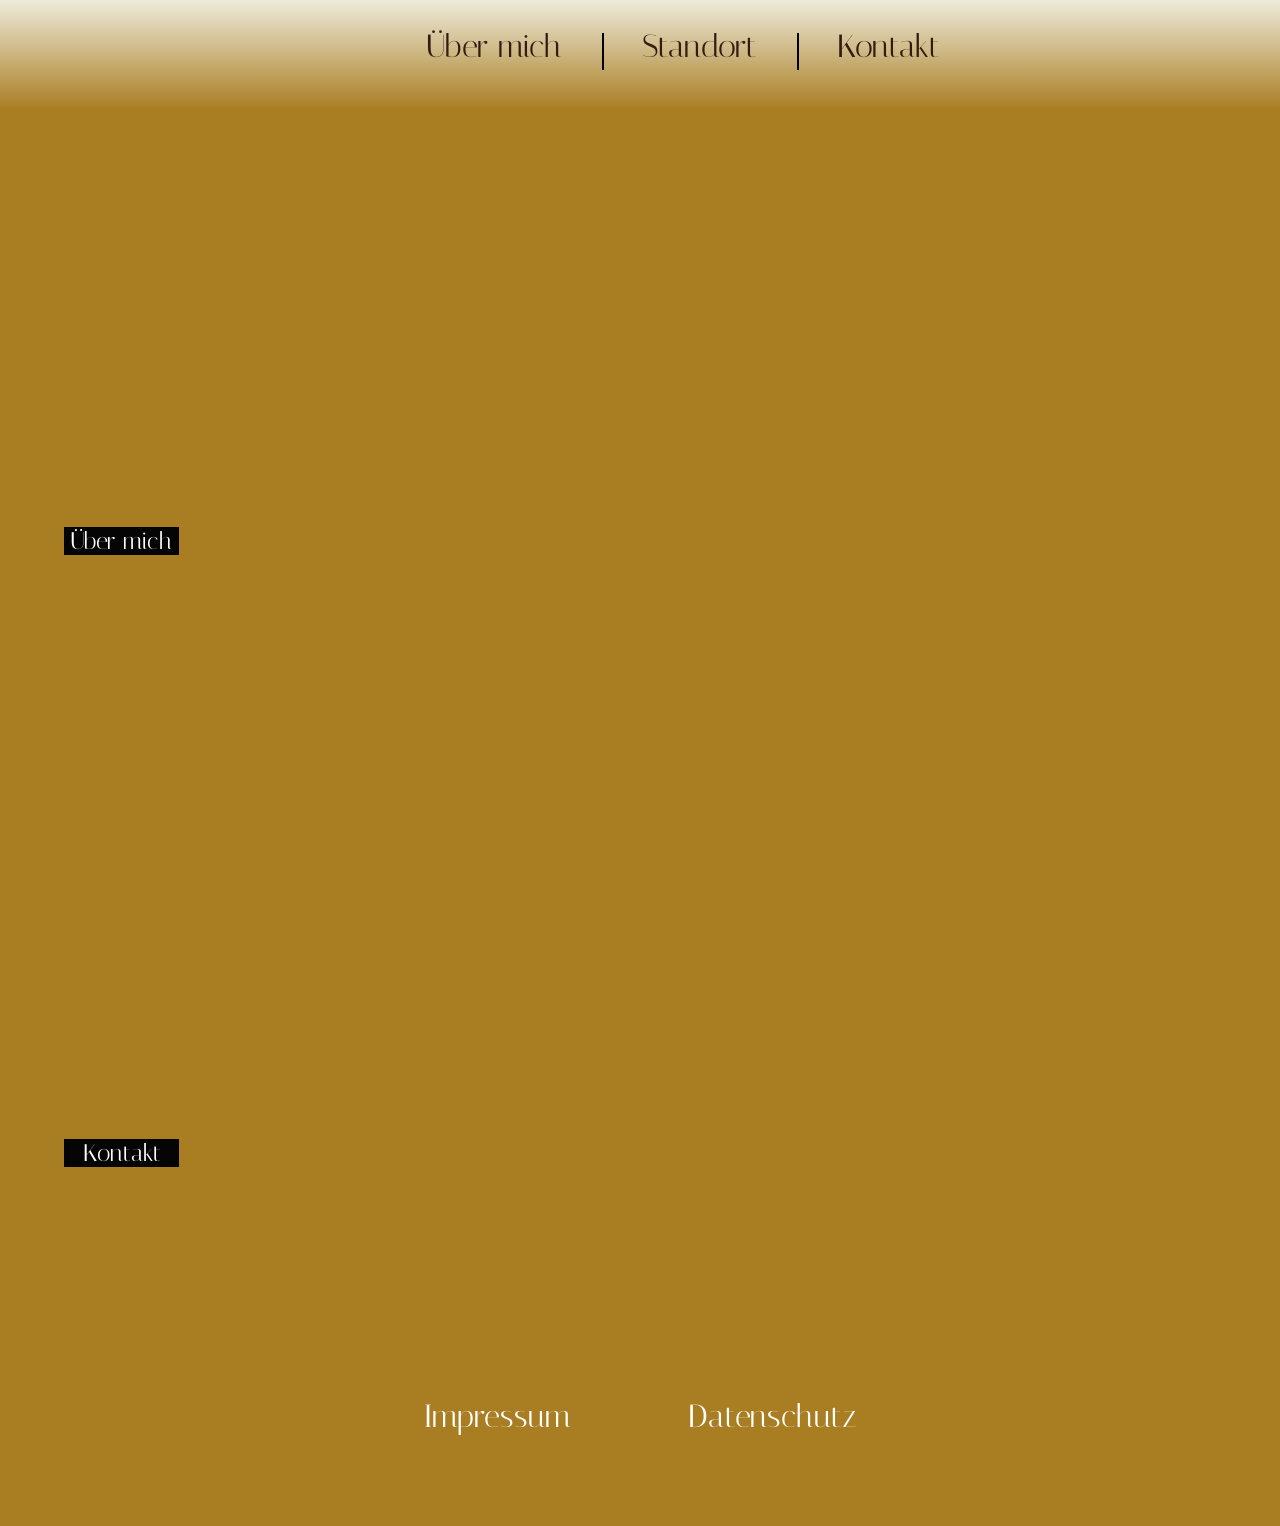
==== index.html @ 61d5041a "Added mobile images for mobile view" ====
<!DOCTYPE html>
<html lang="de">
<head>
  <meta charset="UTF-8">
  <meta name="viewport" content="width=device-width, initial-scale=1.0">
  <title>SW SugarWax</title>
  <link rel="stylesheet" href="styles.css">
  <link rel="preconnect" href="https://fonts.googleapis.com">
  <link rel="preconnect" href="https://fonts.gstatic.com" crossorigin>
  <link href="https://fonts.googleapis.com/css2?family=Italiana&family=Junge&display=swap" rel="stylesheet">
  <link rel="icon" href="https://pub-371d1ebf0258420781da13774e21558f.r2.dev/pics/SVG/Favicon.svg">
</head>
<body>
  <!-- Navbar Section -->
  <!-- The navbar should redirect directly to the different sections of the website -->
  <!-- Sections: "Über mich"; "Standort"; "Kontakt" -->

  <nav id="homepageNavbar">
    <a href="index.html">
      <picture>
        <!-- Desktop -->
        <source srcset="https://pub-371d1ebf0258420781da13774e21558f.r2.dev/pics/SVG/NavbarLogo.svg" media="(min-width: 1000px)">
        <!-- Mobile -->
        <img id="navLogo" src="https://pub-371d1ebf0258420781da13774e21558f.r2.dev/pics/SVG/MobileNavbarLogo.svg" alt="Sweta SugarWax Logo"/>
      </picture>
    </a>
    <ul id="navbarLinkList" class="desktop">
      <li class="navbarLinkListObj"><a href="#aboutMeSect" class="navLinks">Über mich</a></li>
      <li class="navbarLinkListObj"><a href="#contactSect" class="navLinks">Standort</a></li>
      <li class="navbarLinkListObj"><a href="#contactSect" class="navLinks">Kontakt</a></li>
    </ul>
  </nav>

  <section id="heroBanner">
    <!-- <img src="pics/SVG/HeroBanner.svg" alt="ST">
    <div id="heroDesc">
      <h1 id="heroTitle">Effiziente Haarentfernung</h1>
      <p id="heroParagraph">Pflegen sie ihre Haut und erhalten sie eine elegante Körperbehandlung</p>
    </div> -->
    <picture>
      <!-- Desktop -->
      <source srcset="https://pub-371d1ebf0258420781da13774e21558f.r2.dev/pics/SVG/Hero.svg" media="(min-width: 1000px)">
      <!-- Mobile -->
      <img src="https://pub-371d1ebf0258420781da13774e21558f.r2.dev/pics/SVG/MobileHero.svg" alt="Sweta SugarWax Hero Banner">
    </picture>
  </section>

  <section id="aboutMeSect">
    <div class="sectionTitle">
      <h2>Über mich</h2>
    </div>
    <picture>
      <!-- Desktop -->
      <source srcset="https://pub-371d1ebf0258420781da13774e21558f.r2.dev/pics/SVG/About.svg" media="(min-width: 1000px)">
      <!-- Mobile -->
      <img src="https://pub-371d1ebf0258420781da13774e21558f.r2.dev/pics/SVG/MobileAbout.svg" id="aboutMeBanner" alt="Über mich - Sweta SugarWax">
    </picture>
  </section>


  <section id="contactSect">
    <div class="sectionTitle">
      <h2>Kontakt</h2>
    </div>
    <picture>
      <source srcset="https://pub-371d1ebf0258420781da13774e21558f.r2.dev/pics/SVG/ContactBanner.svg" media="(min-width: 1000px)">
      <img src="https://pub-371d1ebf0258420781da13774e21558f.r2.dev/pics/SVG/MobileContactBanner.svg" alt="Kontakt - Sweta SugarWax" id="contactBannerImg">
    </picture>
  </section>

  <footer id="legals">
    <div id="legalsLinks">
      <a href="legals.html">Impressum</a>
      <a href="privacypolicy.html">Datenschutz</a>
    </div>
  </footer>

  <script src="script.js"></script>
</body>
</html>
---- styles.css ----
/* RULESETS */

/* Root Colors */

:root {
  --primary-1: #EEEBDB;
  --primary-2: #A97D21;
  --primary-3: #301C11;

  --primary-font-family: italiana, junge, sans-serif;

  --underline-width: 1px;
  
  --honeypuddle-url: url("https://pub-371d1ebf0258420781da13774e21558f.r2.dev/pics/Honeypuddle.jpg");
}

/* OVERALL PAGE STYLINGS */

html{
  height: 100%;
  width: 100%;
  background-color: var(--primary-2);
  /* 
    The following line is used for the typical section gradient:

      background-image: linear-gradient(to bottom, var(--primary-1), var(--primary-2));

  */
}

body {
  margin: 0%;
}


.sectionTitle {
  width: 90%;
  height: min-content;
  top: 0%;
  left: 10%;
}

.sectionTitle h2 {
  background-color: #050505;
  font-family: var(--primary-font-family);
  color: #ffffff;
  font-weight: 100;
  width: 10%;
  text-align: center;
}


/* NAVBAR SECTION */


#navLogo {
  width: clamp(20vw, 10vw);
}

#homepageNavbar {
  display: flex;
  flex-direction: row;
  width: 100%;
  justify-content: space-evenly;
  padding-top: 3vh;
  padding-bottom: 5vh;
  background-image: linear-gradient(to bottom, var(--primary-1), var(--primary-2));
}

#navbarLinkList {
  display: flex;
  flex-direction: row;
  list-style: none;
  font-family: var(--primary-font-family);
  font-size: clamp(8pt, 24pt, 28pt);
  color: black;
  margin: 0;
  padding: 0;
  --nav-gap: 5rem;
  gap: var(--nav-gap);
  align-items: center;
}

.navbarLinkListObj {
  position: relative;
}

.navbarLinkListObj:not(:first-child)::before {
  content: "";
  background: black;
  position: absolute;
  top: 15%;
  left: calc(var(--nav-gap) / -2);
  width: 2px;
  height: 28pt;
}

.navLinks {
  color: black;
  display: inline-block;
  text-decoration: none;
  position: relative;
}

.navLinks::after {
  content: "";
  position: absolute;
  bottom: 0;
  left: 0;
  width: 0%;
  height: 1px;
  background: black;
  transition: 0.5s ease;
}

.navLinks:hover::after {
  width: 100%;
}

/* HERO SECTION */

#heroBanner {
  display: flex;
  flex-direction: row;
  width: auto;
  margin-left: 7.5%;
  margin-right: 7.5%;
  margin-top: 5%;
  align-items: center;
  justify-content: space-around;
  border-radius: 75pt;
}

#heroLogoDiv {
  display: flex;
  align-items: center;
  justify-items: center;
  background: linear-gradient(270deg, #EEEBDB -5%, #A97D21, #301C11);
  border-radius: 75pt;
}

#heroBanner img {
  width: 100%;
}

/* #heroDesc {
  height: 100%;
  display: flex;
  flex-direction: column;
  justify-content: center;
  margin-left: 20px;
} */

/* #heroTitle {
  font-family: var(--primary-font-family);
  font-size: clamp(32pt, 1vw, 64pt);
  font-weight: 100;
  margin: 0%;
} */

/* #heroParagraph {
  font-family: junge;
  font-size: clamp(16pt, 1vw, 48pt);
  font-weight: 400;
  margin: 0%;
  margin-top: -5px;
} */

/* About Me Section */

#aboutMeSect {
  background-image: var(--honeypuddle-url);
  display: flex;
  flex-direction: column;
  justify-content: center;
  align-items: center;
  margin-top: 15vh;
  position: relative;
}

#aboutMeSect::before {
  z-index: 1;
  content: "";
  width: 100%;
  height: 20vh;
  background: linear-gradient(180deg, #A97D21 +5%, transparent);
  position: relative;
}

#aboutMeBanner {
  margin-top: 10vh;
  margin-bottom: 10vh;
  width: 100%;
}

#aboutMeSect::after {
  position: relative;
  z-index: 1;
  content: "";
  width: 100%;
  height: 20vh;
  background: linear-gradient(180deg, transparent -5%, #A97D21);
}

#contactSect {
  width: 100%;
  height: 20%;
  display: flex;
  flex-direction: column;
  justify-content: center;
  align-items: center;
  margin-top: 20vh;
  margin-bottom: 20vh;
}

#contactBannerImg {
  width: 100%;
  height: auto;
}

/* Legals & Privacy Section */

#legals {
  display: flex;
  flex-direction: row;
  width: 100%;
  justify-content: space-evenly;
}

#legalsLinks {
  display: flex;
  flex-direction: row;
  justify-content: space-evenly;
  width: 50%;
  margin-bottom: 5%;
}

#legals a {
  display: flex;
  flex-direction: row;
  list-style: none;
  font-family: var(--primary-font-family);
  font-size: clamp(8pt, 24pt, 28pt);
  color: white;
  margin: 0;
  margin: 2%;
  align-items: center;
  text-decoration: none;
}

#legals a:hover {
  color: var(--primary-3);
}

/* LEGALS AND PRIVACY PROTECTION */

#PP_Title {
  display: flex;
  flex-direction: column;
  align-items: center;
  font-size: 26pt;
  font-family: var(--primary-font-family);
}

.ppDiv {
  display: flex;
  flex-direction: column;
  align-items: flex-start;
}

.ppDiv h2 {
  align-self: center;
  font-size: 24pt;
}

.ppDiv p, ul{
  width: 50%;
  align-self: center;
  font-size: 16pt;
}

#PP_References {
  list-style-type: none;
  font-size: 20pt;
}

#PP_References :visited, :link {
  color: var(--primary-3);
  text-decoration: none;
}

#PP_References :hover {
  color: #EEEBDB;
}

#legals_Title {
  font-size: 26pt;
  font-family: var(--primary-font-family);
  display: flex;
  flex-direction: column;
  align-items: center;
}

.legals_Div {
  font-size: 16pt;
  display: flex;
  flex-direction: column;
  align-items: center;
}
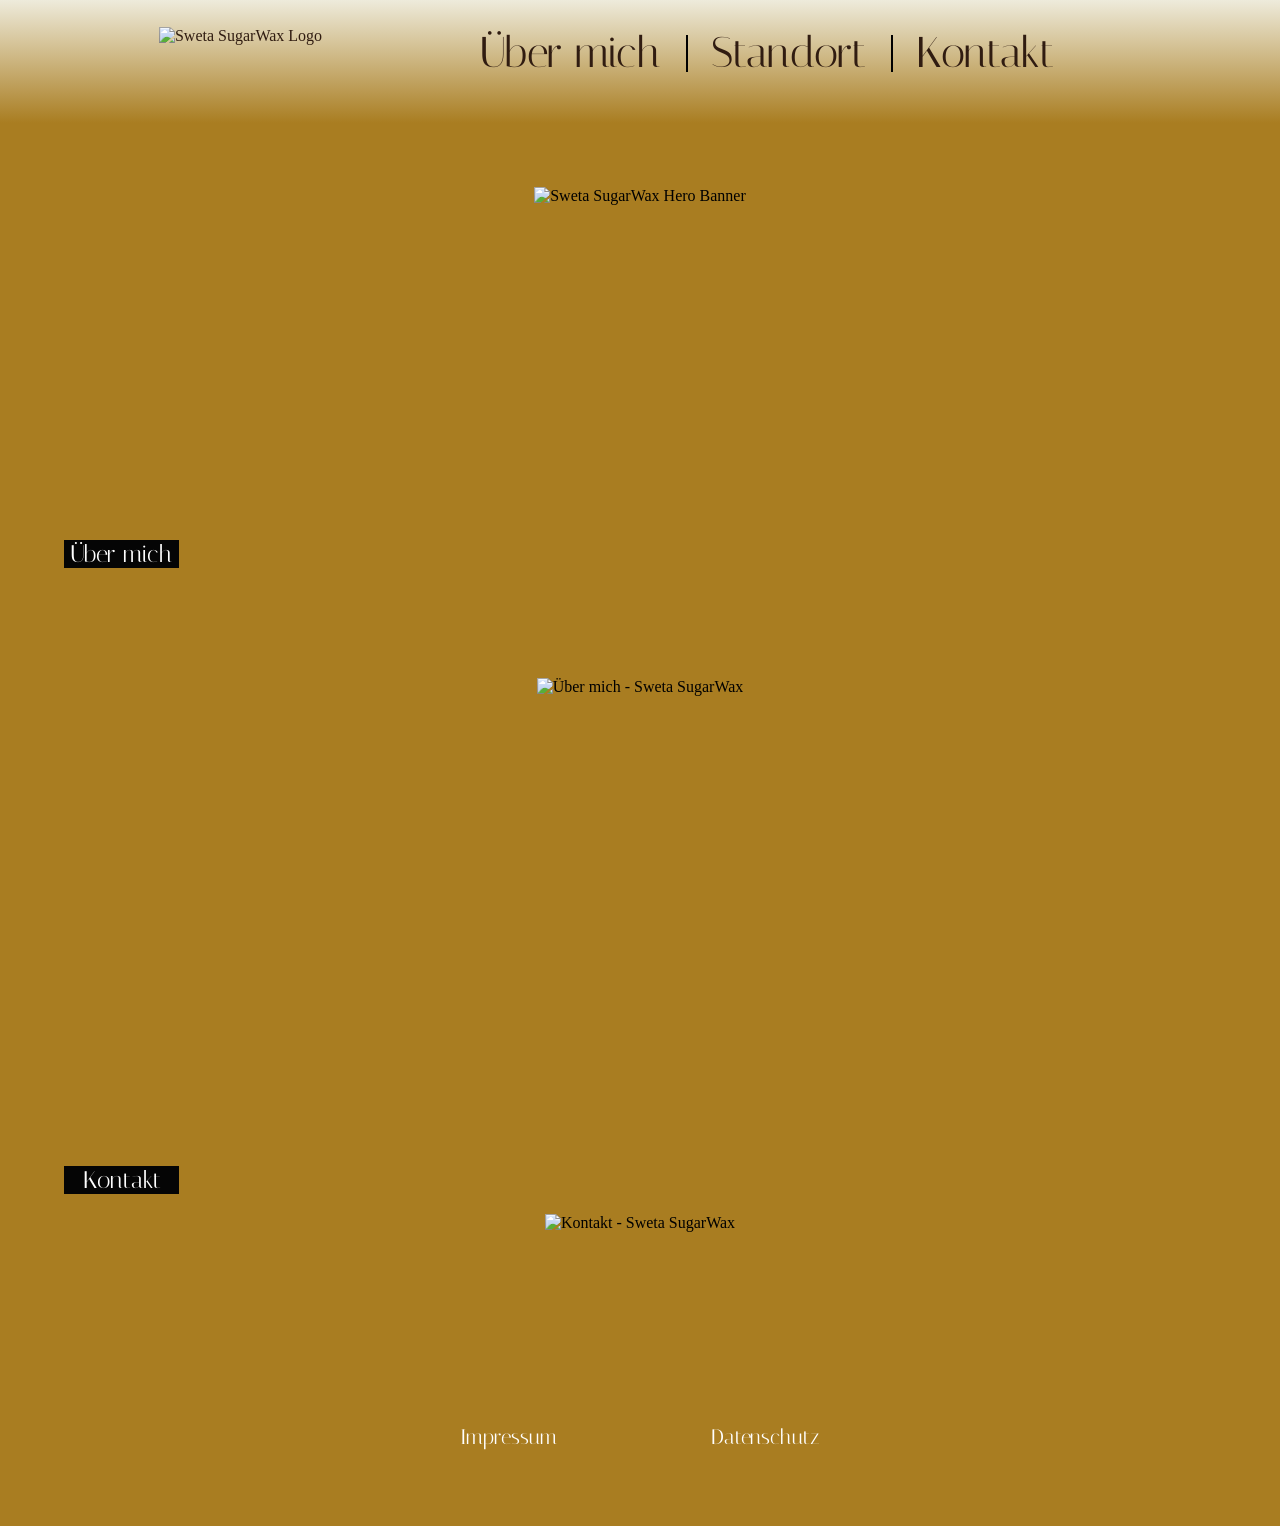
==== commit 9dc97b72: "made an acceptable mobile layout" ====
--- a/index.html
+++ b/index.html
@@ -19,7 +19,7 @@
     <a href="index.html">
       <picture>
         <!-- Desktop -->
-        <source srcset="https://pub-371d1ebf0258420781da13774e21558f.r2.dev/pics/SVG/NavbarLogo.svg" media="(min-width: 1000px)">
+        <source srcset="https://pub-371d1ebf0258420781da13774e21558f.r2.dev/pics/SVG/NavbarLogo.svg" media="(min-width: 900px)">
         <!-- Mobile -->
         <img id="navLogo" src="https://pub-371d1ebf0258420781da13774e21558f.r2.dev/pics/SVG/MobileNavbarLogo.svg" alt="Sweta SugarWax Logo"/>
       </picture>
@@ -39,7 +39,7 @@
     </div> -->
     <picture>
       <!-- Desktop -->
-      <source srcset="https://pub-371d1ebf0258420781da13774e21558f.r2.dev/pics/SVG/Hero.svg" media="(min-width: 1000px)">
+      <source srcset="https://pub-371d1ebf0258420781da13774e21558f.r2.dev/pics/SVG/Hero.svg" media="(min-width: 900px)">
       <!-- Mobile -->
       <img src="https://pub-371d1ebf0258420781da13774e21558f.r2.dev/pics/SVG/MobileHero.svg" alt="Sweta SugarWax Hero Banner">
     </picture>
@@ -51,7 +51,7 @@
     </div>
     <picture>
       <!-- Desktop -->
-      <source srcset="https://pub-371d1ebf0258420781da13774e21558f.r2.dev/pics/SVG/About.svg" media="(min-width: 1000px)">
+      <source srcset="https://pub-371d1ebf0258420781da13774e21558f.r2.dev/pics/SVG/About.svg" media="(min-width: 900px)">
       <!-- Mobile -->
       <img src="https://pub-371d1ebf0258420781da13774e21558f.r2.dev/pics/SVG/MobileAbout.svg" id="aboutMeBanner" alt="Über mich - Sweta SugarWax">
     </picture>
@@ -63,7 +63,7 @@
       <h2>Kontakt</h2>
     </div>
     <picture>
-      <source srcset="https://pub-371d1ebf0258420781da13774e21558f.r2.dev/pics/SVG/ContactBanner.svg" media="(min-width: 1000px)">
+      <source srcset="https://pub-371d1ebf0258420781da13774e21558f.r2.dev/pics/SVG/ContactBanner.svg" media="(min-width: 900px)">
       <img src="https://pub-371d1ebf0258420781da13774e21558f.r2.dev/pics/SVG/MobileContactBanner.svg" alt="Kontakt - Sweta SugarWax" id="contactBannerImg">
     </picture>
   </section>
--- a/styles.css
+++ b/styles.css
@@ -12,6 +12,51 @@
   --underline-width: 1px;
   
   --honeypuddle-url: url("https://pub-371d1ebf0258420781da13774e21558f.r2.dev/pics/Honeypuddle.jpg");
+
+  --font-size-l: 32pt;
+  --font-size-m: 24pt;
+  --font-size-s: 16pt;
+
+}
+
+@media screen and (max-width: 900px) {
+  .desktop {
+    display: none !important;
+  }
+
+
+  :root {
+    --font-size-l: 32pt;
+    --font-size-m: 28pt;
+    --font-size-s: 24pt;
+  }
+}
+
+@media screen and (width > 900px) {
+  .mobile{
+    display: none !important;
+  }
+
+  .burgerLine {
+    display: block;
+    width: 24px;
+    height: 2px;
+    background-color: #1a1a1a;
+    position: absolute;
+    left: 50%;
+    transform: translateX(-50%);
+    transition: transform 0.3s cubic-bezier(0.4, 0, 0.2, 1), opacity 0.3s ease;
+  }
+
+  .burgerLine:nth-child(1){
+    top: 16px;
+  }
+  .burgerLine:nth-child(2){
+    top: 24px;
+  }
+  .burgerLine:nth-child(3){
+    top: 32px;
+  }
 }
 
 /* OVERALL PAGE STYLINGS */
@@ -72,11 +117,11 @@
   flex-direction: row;
   list-style: none;
   font-family: var(--primary-font-family);
-  font-size: clamp(8pt, 24pt, 28pt);
+  font-size: var(--font-size-l);
   color: black;
   margin: 0;
   padding: 0;
-  --nav-gap: 5rem;
+  --nav-gap: 50px;
   gap: var(--nav-gap);
   align-items: center;
 }
@@ -240,7 +285,8 @@
   flex-direction: row;
   list-style: none;
   font-family: var(--primary-font-family);
-  font-size: clamp(8pt, 24pt, 28pt);
+  /* EDIT TEXT SIZE */
+  font-size: var(--font-size-s);
   color: white;
   margin: 0;
   margin: 2%;
@@ -258,7 +304,8 @@
   display: flex;
   flex-direction: column;
   align-items: center;
-  font-size: 26pt;
+  /* EDIT TEXT SIZE */
+  font-size: var(--font-size-m);
   font-family: var(--primary-font-family);
 }
 
@@ -270,18 +317,21 @@
 
 .ppDiv h2 {
   align-self: center;
-  font-size: 24pt;
+  /* EDIT TEXT SIZE */
+  font-size: var(--font-size-m);
 }
 
 .ppDiv p, ul{
   width: 50%;
   align-self: center;
-  font-size: 16pt;
+  /* EDIT TEXT SIZE */
+  font-size: var(--font-size-s);
 }
 
 #PP_References {
   list-style-type: none;
-  font-size: 20pt;
+  /* EDIT TEXT SIZE */
+  font-size: var(--font-size-m);
 }
 
 #PP_References :visited, :link {
@@ -294,7 +344,8 @@
 }
 
 #legals_Title {
-  font-size: 26pt;
+  /* EDIT TEXT SIZE */
+  font-size: var(--font-size-l);
   font-family: var(--primary-font-family);
   display: flex;
   flex-direction: column;
@@ -302,7 +353,8 @@
 }
 
 .legals_Div {
-  font-size: 16pt;
+  /* EDIT TEXT SIZE */
+  font-size: var(--font-size-s);
   display: flex;
   flex-direction: column;
   align-items: center;
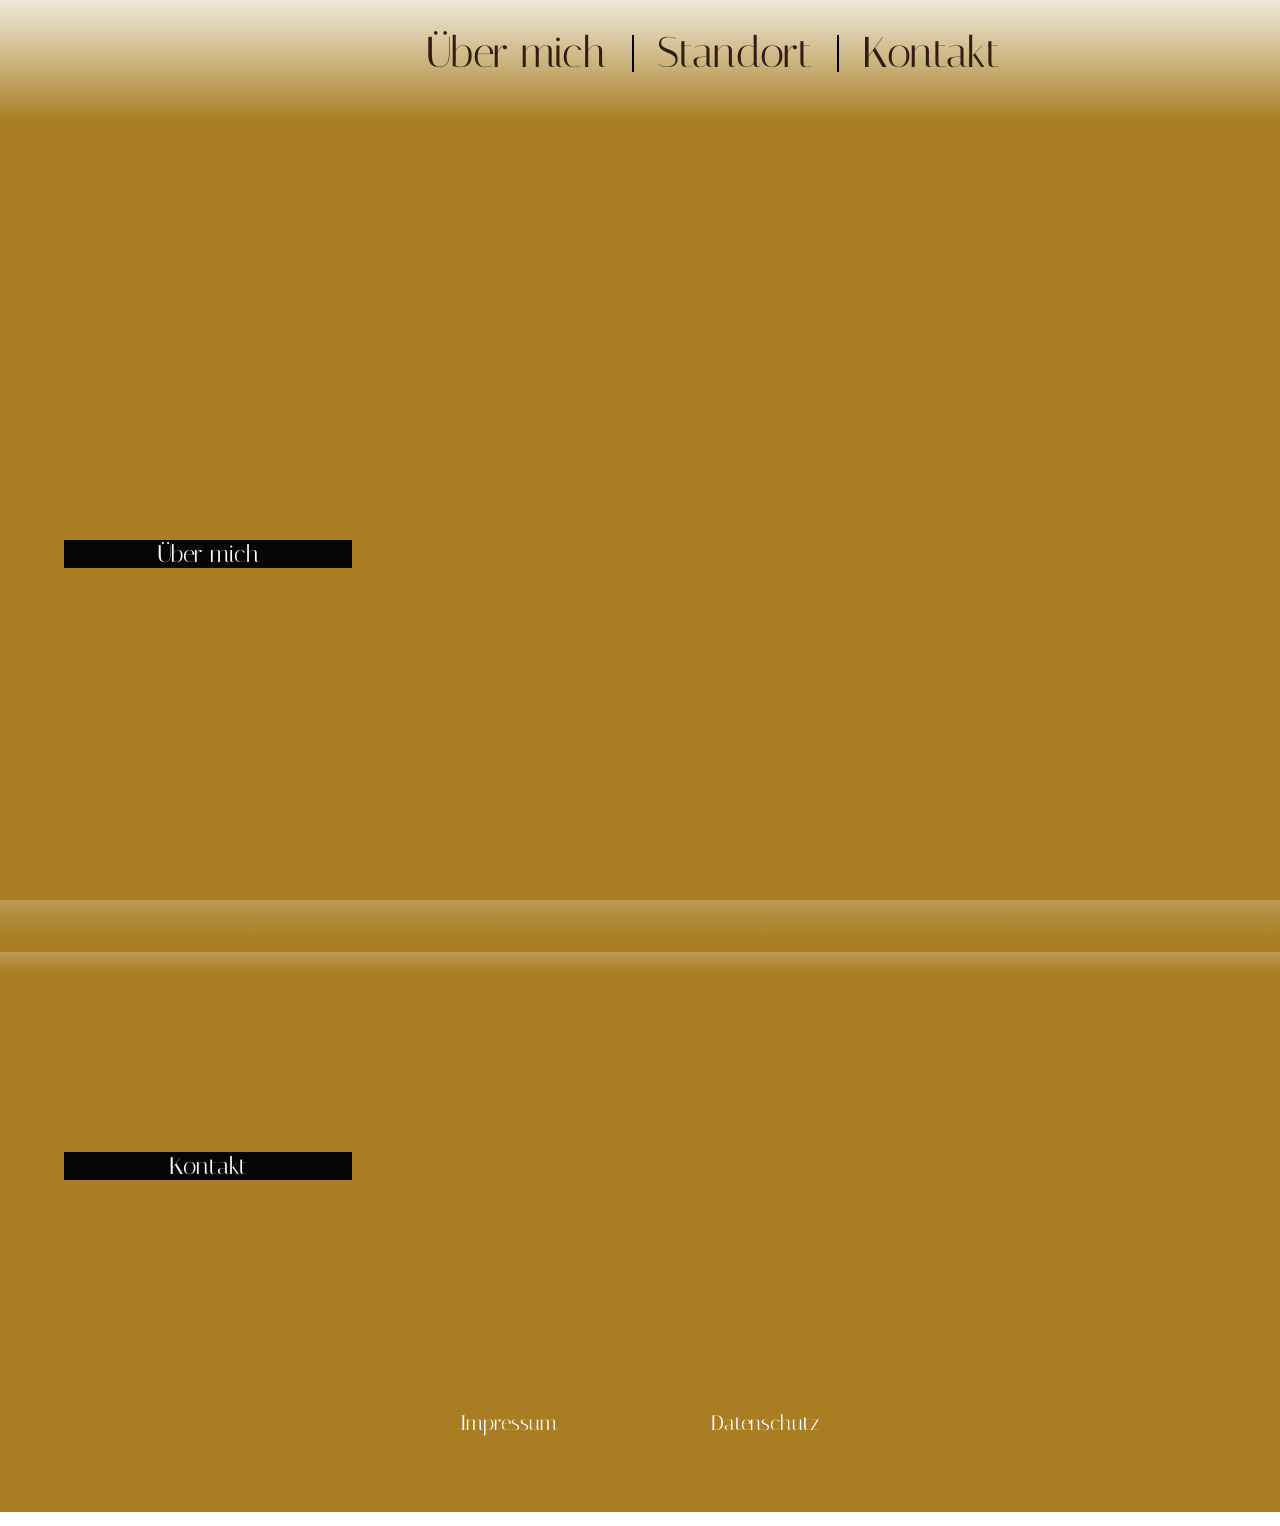
==== commit 5de35c27: "made an acceptable mobile layout" ====
--- a/index.html
+++ b/index.html
@@ -14,6 +14,8 @@
   <!-- Navbar Section -->
   <!-- The navbar should redirect directly to the different sections of the website -->
   <!-- Sections: "Über mich"; "Standort"; "Kontakt" -->
+
+  <!-- TODO: MAKE ALL NAVBARS THE SAME!! -->
 
   <nav id="homepageNavbar">
     <a href="index.html">
--- a/styles.css
+++ b/styles.css
@@ -26,9 +26,9 @@
 
 
   :root {
-    --font-size-l: 32pt;
-    --font-size-m: 28pt;
-    --font-size-s: 24pt;
+    --font-size-l: 24pt;
+    --font-size-m: 20pt;
+    --font-size-s: 18pt;
   }
 }
 
@@ -64,7 +64,8 @@
 html{
   height: 100%;
   width: 100%;
-  background-color: var(--primary-2);
+  background: var(--primary-1);
+  background: linear-gradient(180deg, var(--primary-1) 0%, var(--primary-2) 8%);;
   /* 
     The following line is used for the typical section gradient:
 
@@ -90,7 +91,7 @@
   font-family: var(--primary-font-family);
   color: #ffffff;
   font-weight: 100;
-  width: 10%;
+  width: 25%;
   text-align: center;
 }
 
@@ -304,7 +305,6 @@
   display: flex;
   flex-direction: column;
   align-items: center;
-  /* EDIT TEXT SIZE */
   font-size: var(--font-size-m);
   font-family: var(--primary-font-family);
 }
@@ -317,20 +317,17 @@
 
 .ppDiv h2 {
   align-self: center;
-  /* EDIT TEXT SIZE */
   font-size: var(--font-size-m);
 }
 
 .ppDiv p, ul{
   width: 50%;
   align-self: center;
-  /* EDIT TEXT SIZE */
   font-size: var(--font-size-s);
 }
 
 #PP_References {
   list-style-type: none;
-  /* EDIT TEXT SIZE */
   font-size: var(--font-size-m);
 }
 
@@ -344,8 +341,7 @@
 }
 
 #legals_Title {
-  /* EDIT TEXT SIZE */
-  font-size: var(--font-size-l);
+  font-size: var(--font-size-m);
   font-family: var(--primary-font-family);
   display: flex;
   flex-direction: column;
@@ -353,7 +349,6 @@
 }
 
 .legals_Div {
-  /* EDIT TEXT SIZE */
   font-size: var(--font-size-s);
   display: flex;
   flex-direction: column;
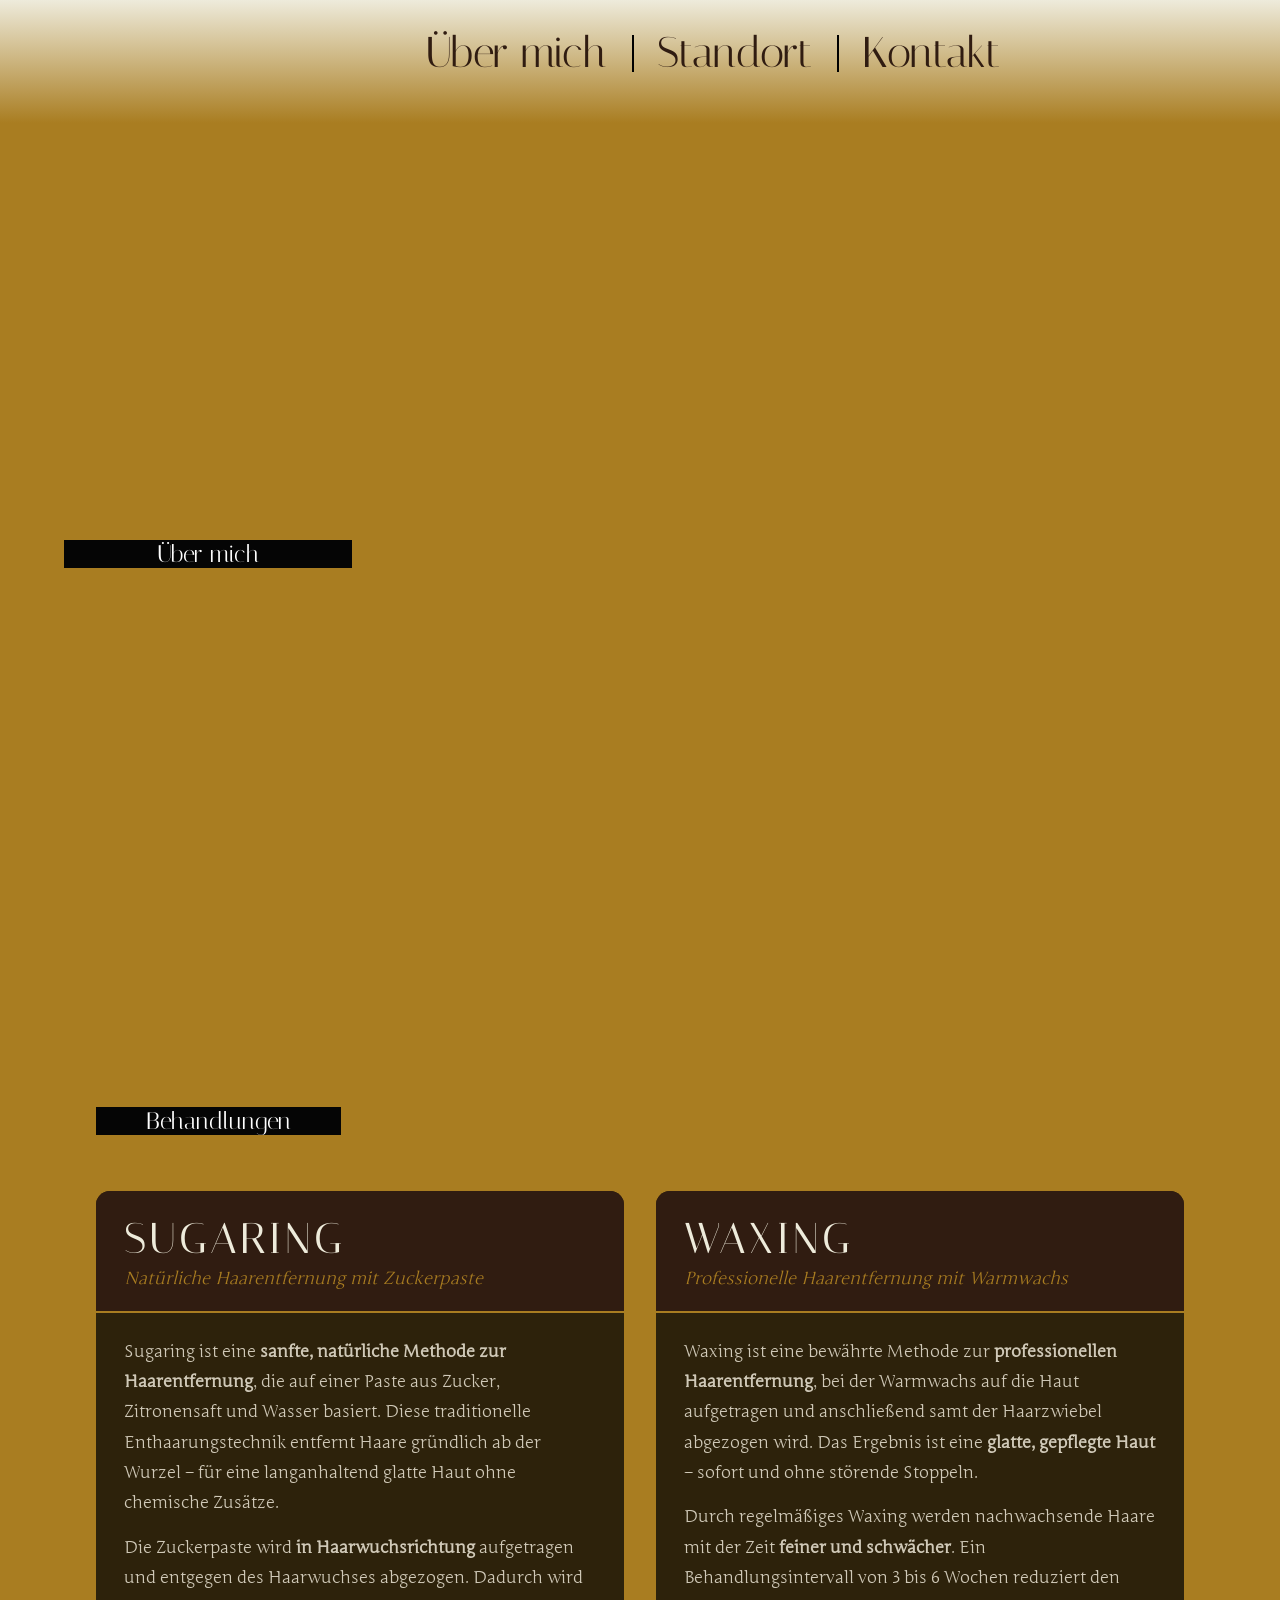
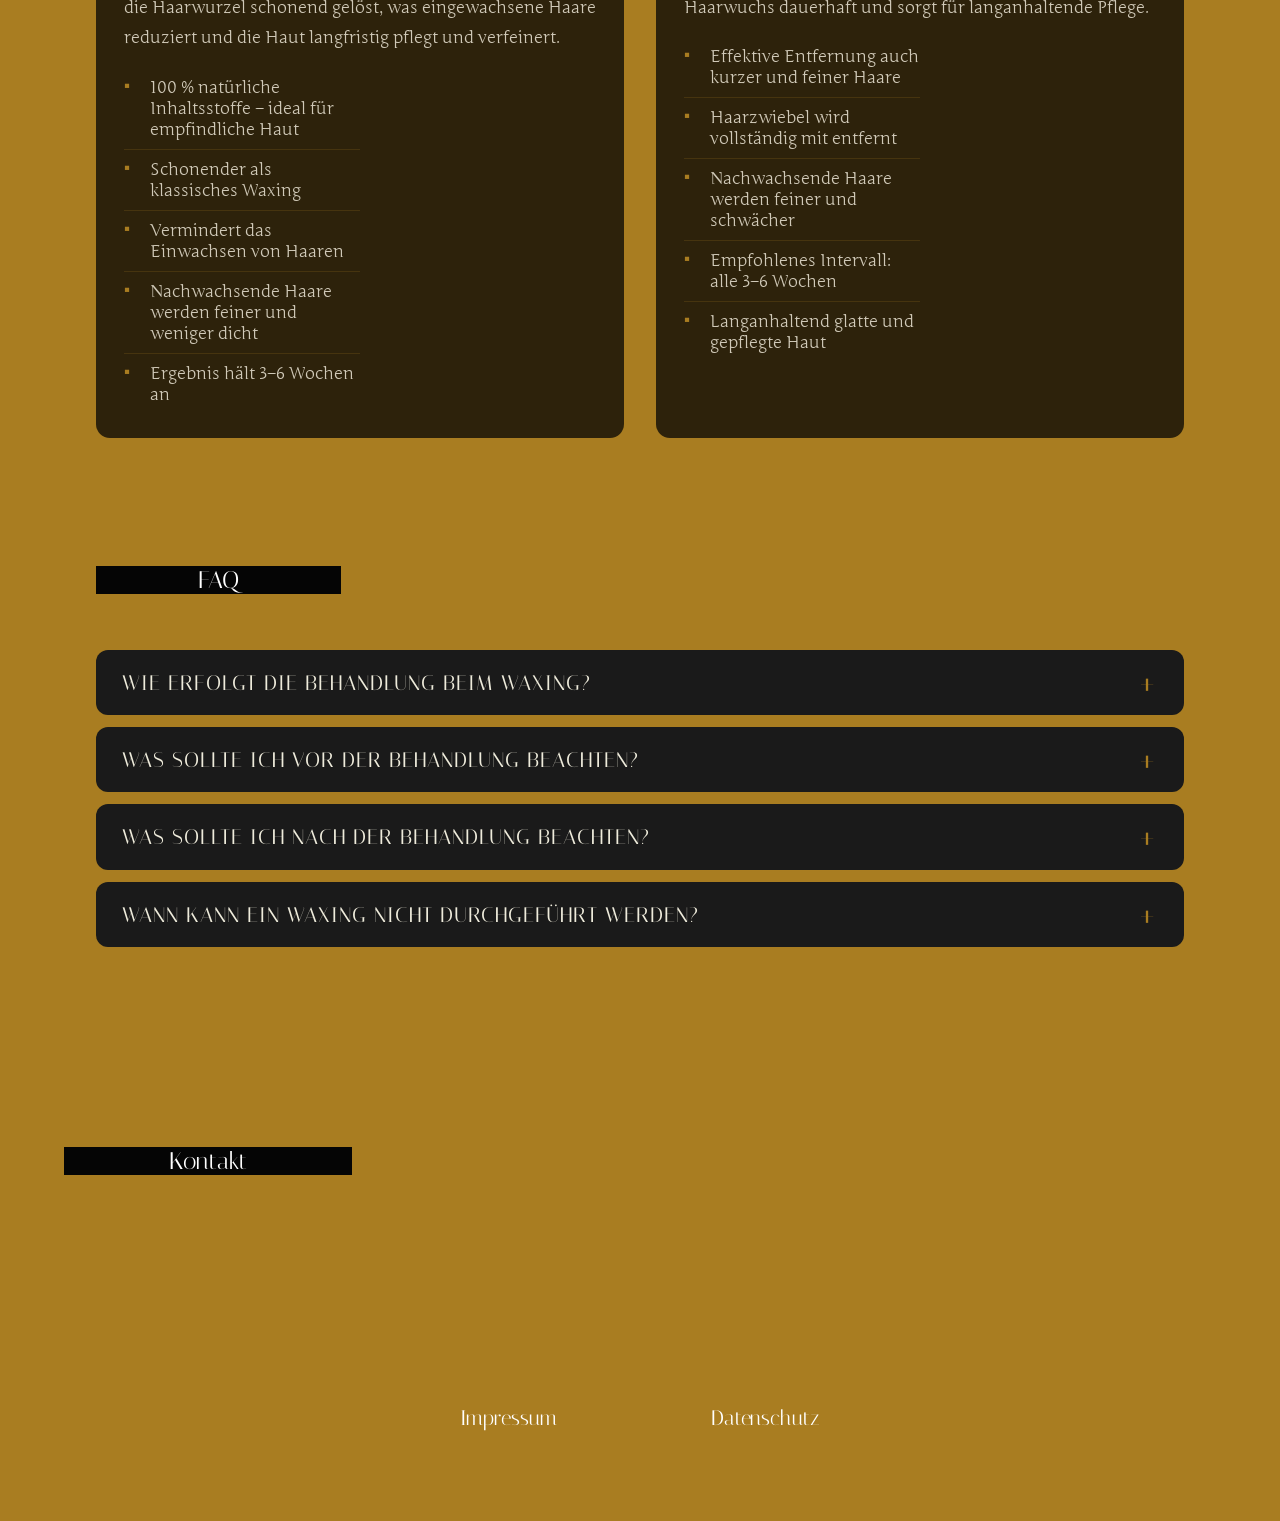
==== commit 98611f79: "added an Description for the processes [Sugaring][Waxing] and an Q&A" ====
--- a/index.html
+++ b/index.html
@@ -3,8 +3,49 @@
 <head>
   <meta charset="UTF-8">
   <meta name="viewport" content="width=device-width, initial-scale=1.0">
-  <title>SW SugarWax</title>
+  <title>Sweta SugarWax – Professionelles Sugaring & Waxing</title>
+  <meta name="description" content="Professionelle Haarentfernung durch Sugaring und Waxing. Natürliche, schonende Enthaarung für glatte Haut – langanhaltend und hautfreundlich. Jetzt Termin vereinbaren.">
   <link rel="stylesheet" href="styles.css">
+  <script type="application/ld+json">
+  {
+    "@context": "https://schema.org",
+    "@type": "FAQPage",
+    "mainEntity": [
+      {
+        "@type": "Question",
+        "name": "Wie erfolgt die Behandlung beim Waxing?",
+        "acceptedAnswer": {
+          "@type": "Answer",
+          "text": "Beim Waxing werden die Haare mit Warmwachs samt der Haarzwiebel entfernt. Durch regelmäßiges Waxing alle 3 bis 6 Wochen werden nachwachsende Haare feiner und schwächer. Nach der Behandlung können kurzzeitig kleine rote Punkte auftreten, die schnell wieder verschwinden. Regelmäßiges Hautpeeling verhindert eingewachsene Haare."
+        }
+      },
+      {
+        "@type": "Question",
+        "name": "Was sollte ich vor der Waxing-Behandlung beachten?",
+        "acceptedAnswer": {
+          "@type": "Answer",
+          "text": "Lassen Sie die Haare auf mindestens 4 bis 5 Millimeter anwachsen. Verzichten Sie 24 Stunden vorher auf Sonnenbad oder Solarium. Verwenden Sie keine fettigen Bodylotions oder öligen Pflegeprodukte. Führen Sie vorher ein Peeling durch, damit die Haut gereinigt wird."
+        }
+      },
+      {
+        "@type": "Question",
+        "name": "Was sollte ich nach der Waxing-Behandlung beachten?",
+        "acceptedAnswer": {
+          "@type": "Answer",
+          "text": "Vermeiden Sie einen Tag lang Sonnenstrahlung, Solarium, Sauna und Schwimmbad. Verzichten Sie auf sportliche Aktivitäten. Verwenden Sie keine chemischen oder alkoholischen Pflegeprodukte. Tragen Sie Aloe-Vera-Gel zur Beruhigung auf und führen Sie zweimal wöchentlich ein Peeling durch."
+        }
+      },
+      {
+        "@type": "Question",
+        "name": "Wann kann ein Waxing nicht durchgeführt werden?",
+        "acceptedAnswer": {
+          "@type": "Answer",
+          "text": "Ein Waxing kann nicht durchgeführt werden, wenn die Haut gereizt, gerötet oder verletzt ist, sowie wenn Krampfadern oder Venenverletzungen vorliegen."
+        }
+      }
+    ]
+  }
+  </script>
   <link rel="preconnect" href="https://fonts.googleapis.com">
   <link rel="preconnect" href="https://fonts.gstatic.com" crossorigin>
   <link href="https://fonts.googleapis.com/css2?family=Italiana&family=Junge&display=swap" rel="stylesheet">
@@ -60,6 +101,125 @@
   </section>
 
 
+  <!-- Sugaring & Waxing Info Sections -->
+  <section id="behandlungenSect" aria-labelledby="behandlungenTitle">
+    <div class="sectionTitle">
+      <h2 id="behandlungenTitle">Behandlungen</h2>
+    </div>
+    <div id="infoCardsWrapper">
+
+      <!-- Sugaring -->
+      <article class="infoCard" id="sugaringCard">
+        <div class="infoCardHeader">
+          <h2 class="infoCardTitle">Sugaring</h2>
+          <p class="infoCardSubtitle">Natürliche Haarentfernung mit Zuckerpaste</p>
+        </div>
+        <div class="infoCardBody">
+          <p>Sugaring ist eine <strong>sanfte, natürliche Methode zur Haarentfernung</strong>, die auf einer Paste aus Zucker, Zitronensaft und Wasser basiert. Diese traditionelle Enthaarungstechnik entfernt Haare gründlich ab der Wurzel – für eine langanhaltend glatte Haut ohne chemische Zusätze.</p>
+          <p>Die Zuckerpaste wird <strong>in Haarwuchsrichtung</strong> aufgetragen und entgegen des Haarwuchses abgezogen. Dadurch wird die Haarwurzel schonend gelöst, was eingewachsene Haare reduziert und die Haut langfristig pflegt und verfeinert.</p>
+          <ul class="infoCardList">
+            <li>100 % natürliche Inhaltsstoffe – ideal für empfindliche Haut</li>
+            <li>Schonender als klassisches Waxing</li>
+            <li>Vermindert das Einwachsen von Haaren</li>
+            <li>Nachwachsende Haare werden feiner und weniger dicht</li>
+            <li>Ergebnis hält 3–6 Wochen an</li>
+          </ul>
+        </div>
+      </article>
+
+      <!-- Waxing -->
+      <article class="infoCard" id="waxingCard">
+        <div class="infoCardHeader">
+          <h2 class="infoCardTitle">Waxing</h2>
+          <p class="infoCardSubtitle">Professionelle Haarentfernung mit Warmwachs</p>
+        </div>
+        <div class="infoCardBody">
+          <p>Waxing ist eine bewährte Methode zur <strong>professionellen Haarentfernung</strong>, bei der Warmwachs auf die Haut aufgetragen und anschließend samt der Haarzwiebel abgezogen wird. Das Ergebnis ist eine <strong>glatte, gepflegte Haut</strong> – sofort und ohne störende Stoppeln.</p>
+          <p>Durch regelmäßiges Waxing werden nachwachsende Haare mit der Zeit <strong>feiner und schwächer</strong>. Ein Behandlungsintervall von 3 bis 6 Wochen reduziert den Haarwuchs dauerhaft und sorgt für langanhaltende Pflege.</p>
+          <ul class="infoCardList">
+            <li>Effektive Entfernung auch kurzer und feiner Haare</li>
+            <li>Haarzwiebel wird vollständig mit entfernt</li>
+            <li>Nachwachsende Haare werden feiner und schwächer</li>
+            <li>Empfohlenes Intervall: alle 3–6 Wochen</li>
+            <li>Langanhaltend glatte und gepflegte Haut</li>
+          </ul>
+        </div>
+      </article>
+
+    </div>
+  </section>
+
+  <!-- FAQ Accordion Section -->
+  <section id="faqSect" aria-labelledby="faqTitle">
+    <div class="sectionTitle">
+      <h2 id="faqTitle">FAQ</h2>
+    </div>
+    <div id="faqAccordion">
+
+      <div class="accordionItem">
+        <button class="accordionBtn" aria-expanded="false" aria-controls="faq1">
+          <span>Wie erfolgt die Behandlung beim Waxing?</span>
+          <span class="accordionIcon" aria-hidden="true">+</span>
+        </button>
+        <div class="accordionContent" id="faq1" role="region">
+          <ul>
+            <li>Beim Waxing werden die Haare mit Warmwachs samt der Haarzwiebel entfernt</li>
+            <li>Durch das Waxing werden nachwachsende Haare feiner und schwächer</li>
+            <li>Ein regelmäßiges Waxing alle 3 bis 6 Wochen hilft, den Haarwuchs dauerhaft zu verringern</li>
+            <li>Nach einem Waxing können Hautreaktionen (kleine rote Punkte) auftreten, die nach kurzer Zeit wieder verschwinden</li>
+            <li>Damit Haare beim Nachwachsen nicht einwachsen, empfiehlt sich regelmäßiges Hautpeeling</li>
+            <li>Regelmäßiges Peeling trägt abgestorbene Hautschuppen ab und öffnet verstopfte Poren</li>
+          </ul>
+        </div>
+      </div>
+
+      <div class="accordionItem">
+        <button class="accordionBtn" aria-expanded="false" aria-controls="faq2">
+          <span>Was sollte ich vor der Behandlung beachten?</span>
+          <span class="accordionIcon" aria-hidden="true">+</span>
+        </button>
+        <div class="accordionContent" id="faq2" role="region">
+          <ul>
+            <li>Lassen Sie die Haare auf mindestens 4 bis 5 Millimeter anwachsen</li>
+            <li>Verzichten Sie 24 Stunden vorher auf ein Sonnenbad oder Solarium</li>
+            <li>Verwenden Sie keine fettigen Bodylotions oder öligen Pflegeprodukte</li>
+            <li>Führen Sie ein Peeling durch, damit die Haut gereinigt und vorbereitet wird</li>
+          </ul>
+        </div>
+      </div>
+
+      <div class="accordionItem">
+        <button class="accordionBtn" aria-expanded="false" aria-controls="faq3">
+          <span>Was sollte ich nach der Behandlung beachten?</span>
+          <span class="accordionIcon" aria-hidden="true">+</span>
+        </button>
+        <div class="accordionContent" id="faq3" role="region">
+          <ul>
+            <li>Vermeiden Sie einen Tag lang Sonnenstrahlung, Solarium, Sauna und Schwimmbad</li>
+            <li>Verzichten Sie einen Tag auf sportliche Aktivitäten</li>
+            <li>Verwenden Sie unmittelbar danach keine chemischen bzw. alkoholischen Pflegeprodukte</li>
+            <li>Wenden Sie ein kühlendes, feuchtigkeitsspendendes Aloe-Vera-Gel zur Hautberuhigung an</li>
+            <li>Führen Sie zweimal pro Woche ein Peeling der enthaarten Hautpartien durch</li>
+          </ul>
+        </div>
+      </div>
+
+      <div class="accordionItem">
+        <button class="accordionBtn" aria-expanded="false" aria-controls="faq4">
+          <span>Wann kann ein Waxing nicht durchgeführt werden?</span>
+          <span class="accordionIcon" aria-hidden="true">+</span>
+        </button>
+        <div class="accordionContent" id="faq4" role="region">
+          <ul>
+            <li>Wenn die Haut gereizt, gerötet oder verletzt ist</li>
+            <li>Wenn Krampfadern oder Venenverletzungen vorliegen</li>
+          </ul>
+        </div>
+      </div>
+
+    </div>
+  </section>
+
   <section id="contactSect">
     <div class="sectionTitle">
       <h2>Kontakt</h2>
--- a/styles.css
+++ b/styles.css
@@ -64,8 +64,9 @@
 html{
   height: 100%;
   width: 100%;
-  background: var(--primary-1);
-  background: linear-gradient(180deg, var(--primary-1) 0%, var(--primary-2) 8%);;
+  background: linear-gradient(180deg, var(--primary-1) -100%, var(--primary-2) 8%);;
+  background: var(--primary-2);
+  background-repeat: no-repeat;
   /* 
     The following line is used for the typical section gradient:
 
@@ -348,6 +349,205 @@
   align-items: center;
 }
 
+/* =====================
+   BEHANDLUNGEN SECTION (Sugaring & Waxing)
+   ===================== */
+
+#behandlungenSect {
+  margin-top: 15vh;
+  padding: 0 7.5%;
+  display: flex;
+  flex-direction: column;
+}
+
+#infoCardsWrapper {
+  display: flex;
+  flex-direction: row;
+  gap: 32px;
+  margin-top: 4vh;
+}
+
+@media screen and (max-width: 900px) {
+  #infoCardsWrapper {
+    flex-direction: column;
+  }
+}
+
+.infoCard {
+  flex: 1;
+  border-radius: 14px;
+  overflow: hidden;
+  background-color: rgba(5, 5, 5, 0.75);
+  font-family: var(--primary-font-family);
+}
+
+.infoCardHeader {
+  background-color: var(--primary-3);
+  padding: 22px 28px;
+  border-bottom: 2px solid var(--primary-2);
+}
+
+.infoCardTitle {
+  font-family: var(--primary-font-family);
+  font-size: var(--font-size-l);
+  font-weight: 100;
+  color: var(--primary-1);
+  margin: 0 0 4px 0;
+  text-transform: uppercase;
+  letter-spacing: 3px;
+}
+
+.infoCardSubtitle {
+  font-family: junge, sans-serif;
+  font-size: 13pt;
+  color: var(--primary-2);
+  margin: 0;
+  font-style: italic;
+}
+
+.infoCardBody {
+  padding: 24px 28px;
+}
+
+.infoCardBody p {
+  font-family: junge, sans-serif;
+  font-size: 13pt;
+  line-height: 1.75;
+  color: #d0c9b8;
+  margin: 0 0 14px 0;
+}
+
+.infoCardList {
+  padding: 0;
+  list-style: none;
+  margin: 0;
+}
+
+.infoCardList li {
+  font-family: junge, sans-serif;
+  font-size: 13pt;
+  color: #d0c9b8;
+  padding: 9px 0 9px 26px;
+  position: relative;
+  border-bottom: 1px solid rgba(169, 125, 33, 0.2);
+}
+
+.infoCardList li:last-child {
+  border-bottom: none;
+}
+
+.infoCardList li::before {
+  content: "▪";
+  color: var(--primary-2);
+  position: absolute;
+  left: 0;
+  top: 7px;
+  font-size: 17px;
+}
+
+/* =====================
+   FAQ ACCORDION SECTION
+   ===================== */
+
+#faqSect {
+  margin-top: 12vh;
+  padding: 0 7.5%;
+  display: flex;
+  flex-direction: column;
+}
+
+#faqAccordion {
+  display: flex;
+  flex-direction: column;
+  gap: 12px;
+  margin-top: 4vh;
+}
+
+.accordionItem {
+  border-radius: 12px;
+  overflow: hidden;
+}
+
+.accordionBtn {
+  width: 100%;
+  background-color: #1a1a1a;
+  border: none;
+  padding: 18px 26px;
+  display: flex;
+  justify-content: space-between;
+  align-items: center;
+  cursor: pointer;
+  font-family: var(--primary-font-family);
+  font-size: var(--font-size-s);
+  color: var(--primary-1);
+  text-align: left;
+  letter-spacing: 1px;
+  text-transform: uppercase;
+  transition: background-color 0.25s ease;
+  gap: 16px;
+}
+
+.accordionBtn:hover {
+  background-color: var(--primary-3);
+}
+
+.accordionBtn[aria-expanded="true"] {
+  background-color: var(--primary-3);
+  border-bottom: 2px solid var(--primary-2);
+}
+
+.accordionIcon {
+  font-size: 22pt;
+  color: var(--primary-2);
+  font-weight: 300;
+  transition: transform 0.3s ease;
+  flex-shrink: 0;
+  line-height: 1;
+}
+
+.accordionBtn[aria-expanded="true"] .accordionIcon {
+  transform: rotate(45deg);
+}
+
+.accordionContent {
+  max-height: 0;
+  overflow: hidden;
+  transition: max-height 0.4s ease;
+  background-color: rgba(5, 5, 5, 0.65);
+}
+
+.accordionContent.open {
+  max-height: 700px;
+}
+
+.accordionContent ul {
+  list-style: none;
+  padding: 16px 26px 20px 26px;
+  margin: 0;
+}
+
+.accordionContent ul li {
+  font-family: junge, sans-serif;
+  font-size: 13pt;
+  color: #d0c9b8;
+  padding: 9px 0 9px 26px;
+  position: relative;
+  border-bottom: 1px solid rgba(169, 125, 33, 0.15);
+}
+
+.accordionContent ul li:last-child {
+  border-bottom: none;
+}
+
+.accordionContent ul li::before {
+  content: "▪";
+  color: var(--primary-2);
+  position: absolute;
+  left: 0;
+  top: 7px;
+  font-size: 17px;
+}
+
 .legals_Div {
   font-size: var(--font-size-s);
   display: flex;
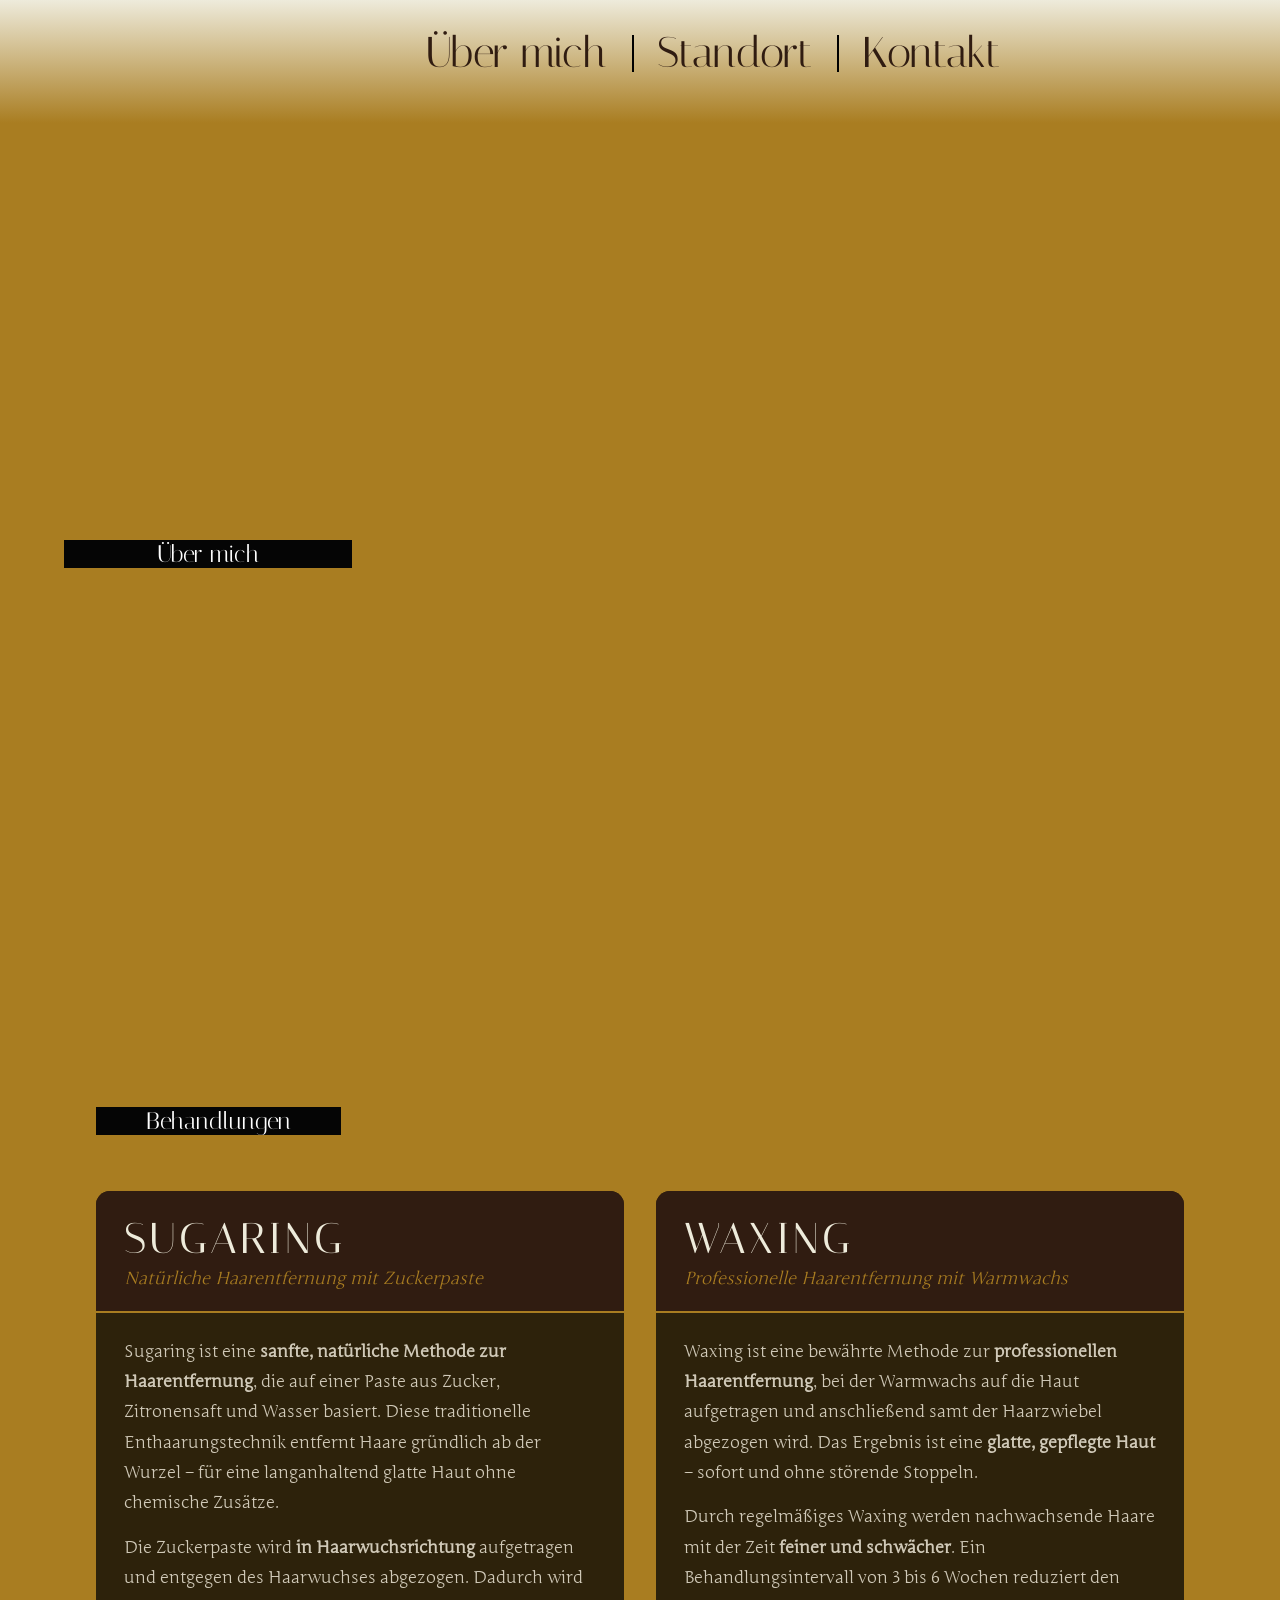
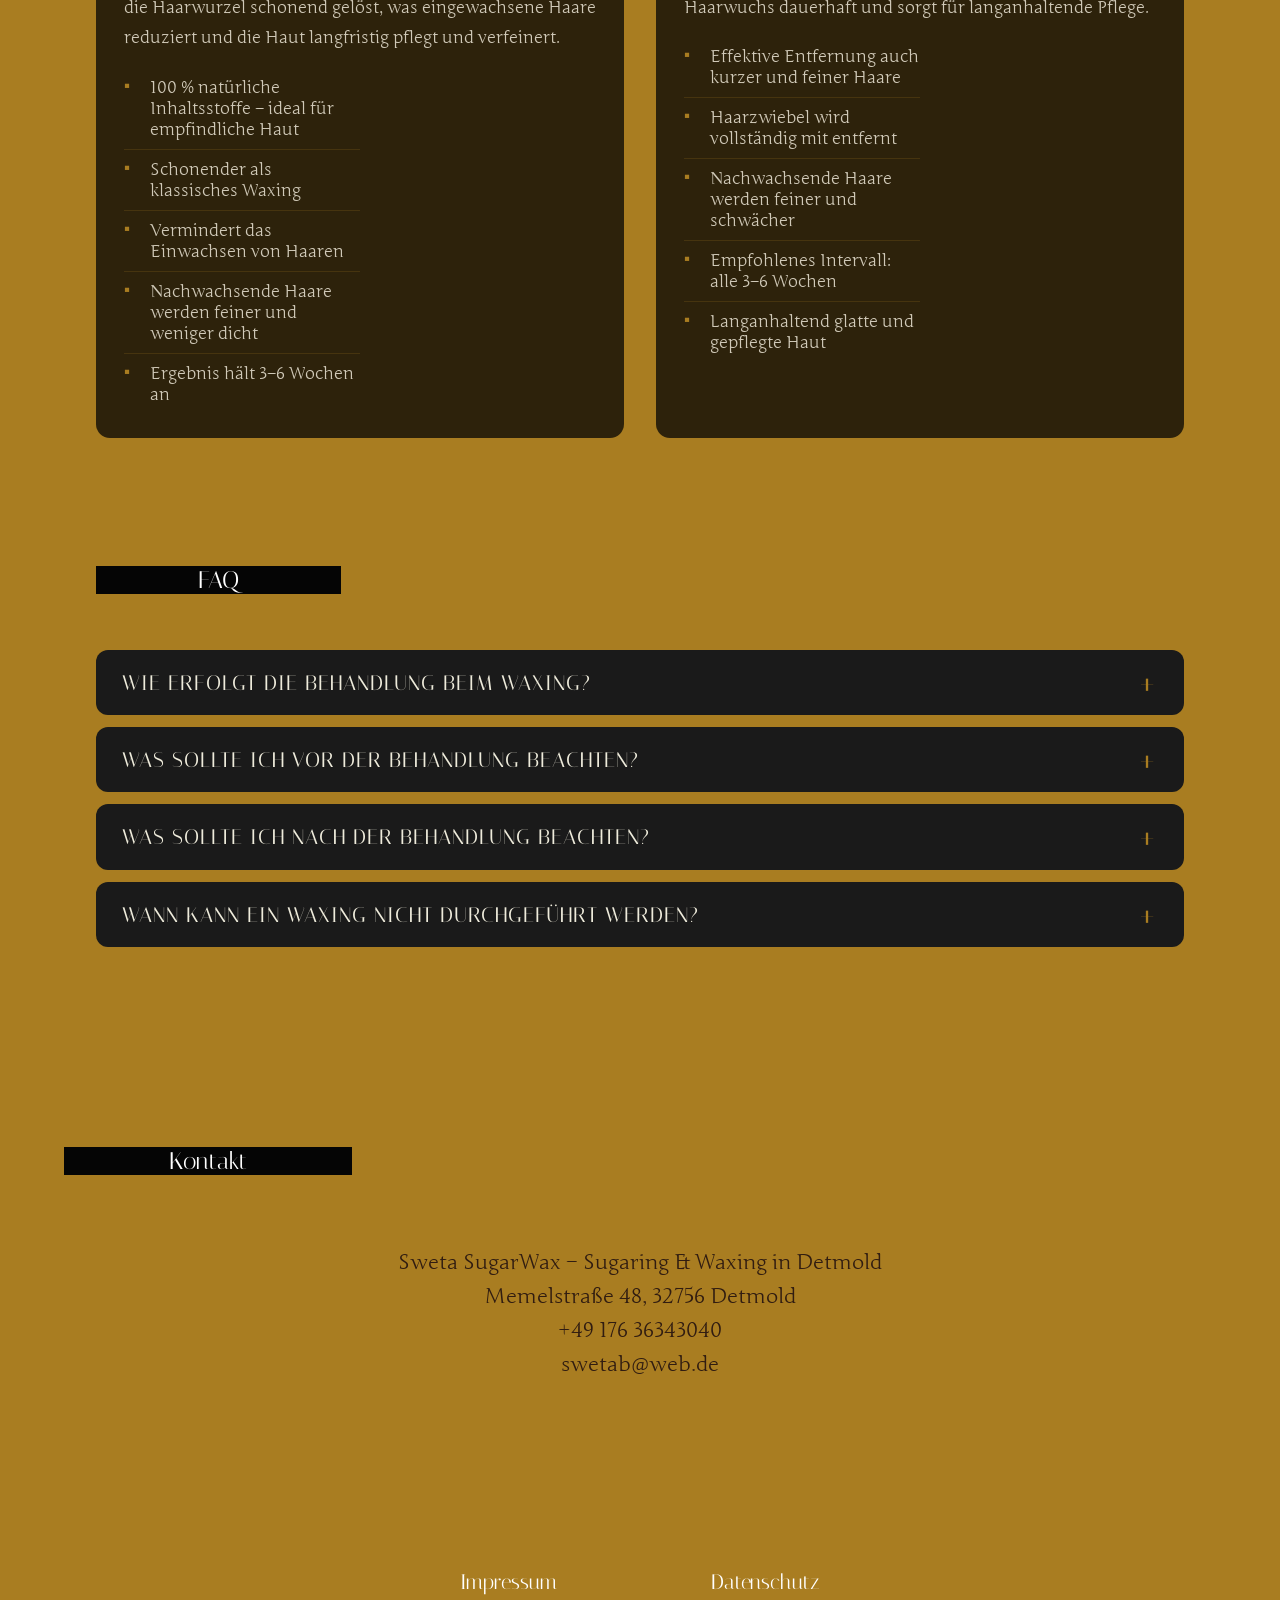
==== commit e221a0f5: "Made SEO Optimisation with Claude Sonnet 5 / Added Optimization for Mobile Users" ====
--- a/index.html
+++ b/index.html
@@ -3,8 +3,32 @@
 <head>
   <meta charset="UTF-8">
   <meta name="viewport" content="width=device-width, initial-scale=1.0">
-  <title>Sweta SugarWax – Professionelles Sugaring & Waxing</title>
-  <meta name="description" content="Professionelle Haarentfernung durch Sugaring und Waxing. Natürliche, schonende Enthaarung für glatte Haut – langanhaltend und hautfreundlich. Jetzt Termin vereinbaren.">
+  <title>Sugaring & Waxing Detmold | Sweta SugarWax – Professionelle Haarentfernung</title>
+  <meta name="description" content="Sugaring und Waxing in Detmold ✓ natürliche, schonende Haarentfernung für seidig glatte Haut ✓ individuelle Beratung ✓ Jetzt Termin bei Sweta SugarWax in Detmold vereinbaren.">
+  <meta name="robots" content="index, follow">
+  <link rel="canonical" href="https://sugarwaxandbeauty.com/">
+
+  <!-- Local SEO / Geo -->
+  <meta name="geo.region" content="DE-NW">
+  <meta name="geo.placename" content="Detmold">
+  <meta name="geo.position" content="51.9366;8.8781">
+  <meta name="ICBM" content="51.9366, 8.8781">
+
+  <!-- Open Graph -->
+  <meta property="og:type" content="website">
+  <meta property="og:site_name" content="Sweta SugarWax">
+  <meta property="og:locale" content="de_DE">
+  <meta property="og:title" content="Sugaring & Waxing Detmold | Sweta SugarWax">
+  <meta property="og:description" content="Sugaring und Waxing in Detmold – natürliche, schonende Haarentfernung für seidig glatte Haut. Jetzt Termin vereinbaren.">
+  <meta property="og:url" content="https://sugarwaxandbeauty.com/">
+  <meta property="og:image" content="https://pub-371d1ebf0258420781da13774e21558f.r2.dev/pics/SVG/Hero.svg">
+
+  <!-- Twitter Card -->
+  <meta name="twitter:card" content="summary_large_image">
+  <meta name="twitter:title" content="Sugaring & Waxing Detmold | Sweta SugarWax">
+  <meta name="twitter:description" content="Sugaring und Waxing in Detmold – natürliche, schonende Haarentfernung für seidig glatte Haut.">
+  <meta name="twitter:image" content="https://pub-371d1ebf0258420781da13774e21558f.r2.dev/pics/SVG/Hero.svg">
+
   <link rel="stylesheet" href="styles.css">
   <script type="application/ld+json">
   {
@@ -46,6 +70,35 @@
     ]
   }
   </script>
+  <script type="application/ld+json">
+  {
+    "@context": "https://schema.org",
+    "@type": "BeautySalon",
+    "name": "Sweta SugarWax",
+    "image": "https://pub-371d1ebf0258420781da13774e21558f.r2.dev/pics/SVG/Hero.svg",
+    "url": "https://sugarwaxandbeauty.com/",
+    "telephone": "+49 176 36343040",
+    "email": "swetab@web.de",
+    "priceRange": "$$",
+    "address": {
+      "@type": "PostalAddress",
+      "streetAddress": "Memelstraße 48",
+      "postalCode": "32756",
+      "addressLocality": "Detmold",
+      "addressCountry": "DE"
+    },
+    "geo": {
+      "@type": "GeoCoordinates",
+      "latitude": 51.9366,
+      "longitude": 8.8781
+    },
+    "areaServed": "Detmold",
+    "sameAs": [
+      "https://www.instagram.com/sweta__sugar__wax/"
+    ],
+    "description": "Professionelles Sugaring und Waxing in Detmold. Natürliche, schonende Haarentfernung für langanhaltend glatte Haut."
+  }
+  </script>
   <link rel="preconnect" href="https://fonts.googleapis.com">
   <link rel="preconnect" href="https://fonts.gstatic.com" crossorigin>
   <link href="https://fonts.googleapis.com/css2?family=Italiana&family=Junge&display=swap" rel="stylesheet">
@@ -75,6 +128,7 @@
   </nav>
 
   <section id="heroBanner">
+    <h1 class="visuallyHidden">Sugaring & Waxing in Detmold – Sweta SugarWax</h1>
     <!-- <img src="pics/SVG/HeroBanner.svg" alt="ST">
     <div id="heroDesc">
       <h1 id="heroTitle">Effiziente Haarentfernung</h1>
@@ -84,7 +138,7 @@
       <!-- Desktop -->
       <source srcset="https://pub-371d1ebf0258420781da13774e21558f.r2.dev/pics/SVG/Hero.svg" media="(min-width: 900px)">
       <!-- Mobile -->
-      <img src="https://pub-371d1ebf0258420781da13774e21558f.r2.dev/pics/SVG/MobileHero.svg" alt="Sweta SugarWax Hero Banner">
+      <img src="https://pub-371d1ebf0258420781da13774e21558f.r2.dev/pics/SVG/MobileHero.svg" alt="Sugaring und Waxing in Detmold - Sweta SugarWax">
     </picture>
   </section>
 
@@ -96,7 +150,7 @@
       <!-- Desktop -->
       <source srcset="https://pub-371d1ebf0258420781da13774e21558f.r2.dev/pics/SVG/About.svg" media="(min-width: 900px)">
       <!-- Mobile -->
-      <img src="https://pub-371d1ebf0258420781da13774e21558f.r2.dev/pics/SVG/MobileAbout.svg" id="aboutMeBanner" alt="Über mich - Sweta SugarWax">
+      <img src="https://pub-371d1ebf0258420781da13774e21558f.r2.dev/pics/SVG/MobileAbout.svg" id="aboutMeBanner" alt="Über mich - Sweta SugarWax in Detmold">
     </picture>
   </section>
 
@@ -111,7 +165,7 @@
       <!-- Sugaring -->
       <article class="infoCard" id="sugaringCard">
         <div class="infoCardHeader">
-          <h2 class="infoCardTitle">Sugaring</h2>
+          <h3 class="infoCardTitle">Sugaring</h3>
           <p class="infoCardSubtitle">Natürliche Haarentfernung mit Zuckerpaste</p>
         </div>
         <div class="infoCardBody">
@@ -130,7 +184,7 @@
       <!-- Waxing -->
       <article class="infoCard" id="waxingCard">
         <div class="infoCardHeader">
-          <h2 class="infoCardTitle">Waxing</h2>
+          <h3 class="infoCardTitle">Waxing</h3>
           <p class="infoCardSubtitle">Professionelle Haarentfernung mit Warmwachs</p>
         </div>
         <div class="infoCardBody">
@@ -226,8 +280,14 @@
     </div>
     <picture>
       <source srcset="https://pub-371d1ebf0258420781da13774e21558f.r2.dev/pics/SVG/ContactBanner.svg" media="(min-width: 900px)">
-      <img src="https://pub-371d1ebf0258420781da13774e21558f.r2.dev/pics/SVG/MobileContactBanner.svg" alt="Kontakt - Sweta SugarWax" id="contactBannerImg">
+      <img src="https://pub-371d1ebf0258420781da13774e21558f.r2.dev/pics/SVG/MobileContactBanner.svg" alt="Kontakt - Sweta SugarWax in Detmold" id="contactBannerImg">
     </picture>
+    <address id="contactInfo">
+      <span>Sweta SugarWax &ndash; Sugaring &amp; Waxing in Detmold</span>
+      <span>Memelstra&szlig;e 48, 32756 Detmold</span>
+      <span><a href="tel:+4917636343040">+49 176 36343040</a></span>
+      <span><a href="mailto:swetab@web.de">swetab@web.de</a></span>
+    </address>
   </section>
 
   <footer id="legals">
--- a/styles.css
+++ b/styles.css
@@ -87,6 +87,19 @@
   left: 10%;
 }
 
+/* Visually hidden but accessible / crawlable content (e.g. SEO heading) */
+.visuallyHidden {
+  position: absolute;
+  width: 1px;
+  height: 1px;
+  padding: 0;
+  margin: -1px;
+  overflow: hidden;
+  clip: rect(0, 0, 0, 0);
+  white-space: nowrap;
+  border: 0;
+}
+
 .sectionTitle h2 {
   background-color: #050505;
   font-family: var(--primary-font-family);
@@ -265,6 +278,28 @@
   height: auto;
 }
 
+#contactInfo {
+  display: flex;
+  flex-direction: column;
+  align-items: center;
+  gap: 8px;
+  margin-top: 4vh;
+  font-family: junge, sans-serif;
+  font-style: normal;
+  font-size: var(--font-size-s);
+  color: var(--primary-3);
+  text-align: center;
+}
+
+#contactInfo a {
+  color: var(--primary-3);
+  text-decoration: none;
+}
+
+#contactInfo a:hover {
+  text-decoration: underline;
+}
+
 /* Legals & Privacy Section */
 
 #legals {
@@ -470,6 +505,7 @@
 
 .accordionBtn {
   width: 100%;
+  box-sizing: border-box;
   background-color: #1a1a1a;
   border: none;
   padding: 18px 26px;
@@ -487,6 +523,13 @@
   gap: 16px;
 }
 
+.accordionBtn > span:first-child {
+  flex: 1 1 auto;
+  min-width: 0;
+  overflow-wrap: break-word;
+  word-break: break-word;
+}
+
 .accordionBtn:hover {
   background-color: var(--primary-3);
 }
@@ -512,6 +555,8 @@
 .accordionContent {
   max-height: 0;
   overflow: hidden;
+  box-sizing: border-box;
+  width: 100%;
   transition: max-height 0.4s ease;
   background-color: rgba(5, 5, 5, 0.65);
 }
@@ -521,6 +566,7 @@
 }
 
 .accordionContent ul {
+  box-sizing: border-box;
   list-style: none;
   padding: 16px 26px 20px 26px;
   margin: 0;
@@ -533,6 +579,8 @@
   padding: 9px 0 9px 26px;
   position: relative;
   border-bottom: 1px solid rgba(169, 125, 33, 0.15);
+  overflow-wrap: break-word;
+  word-break: break-word;
 }
 
 .accordionContent ul li:last-child {
@@ -548,6 +596,22 @@
   font-size: 17px;
 }
 
+@media screen and (max-width: 480px) {
+  .accordionBtn {
+    padding: 14px 16px;
+    gap: 10px;
+    letter-spacing: 0.5px;
+  }
+
+  .accordionContent ul {
+    padding: 12px 16px 16px 16px;
+  }
+
+  .accordionContent ul li {
+    padding: 8px 0 8px 20px;
+  }
+}
+
 .legals_Div {
   font-size: var(--font-size-s);
   display: flex;
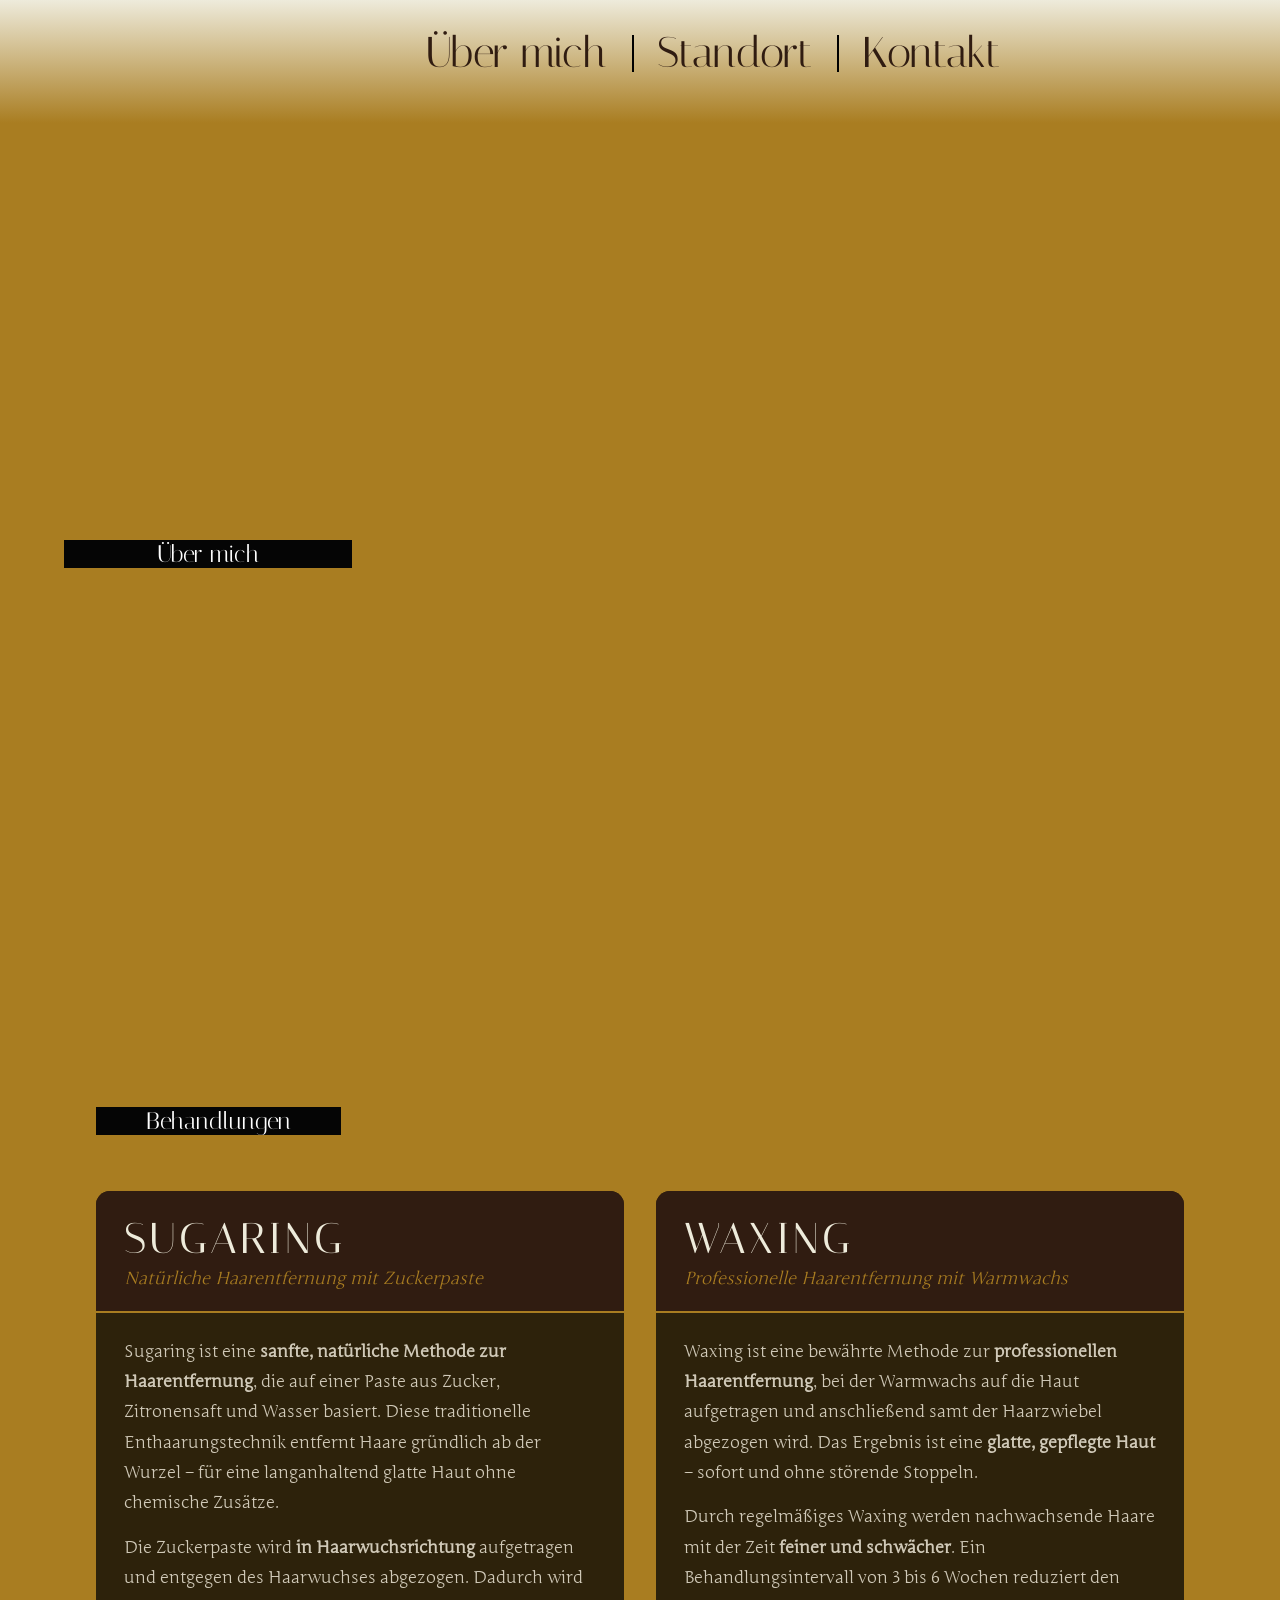
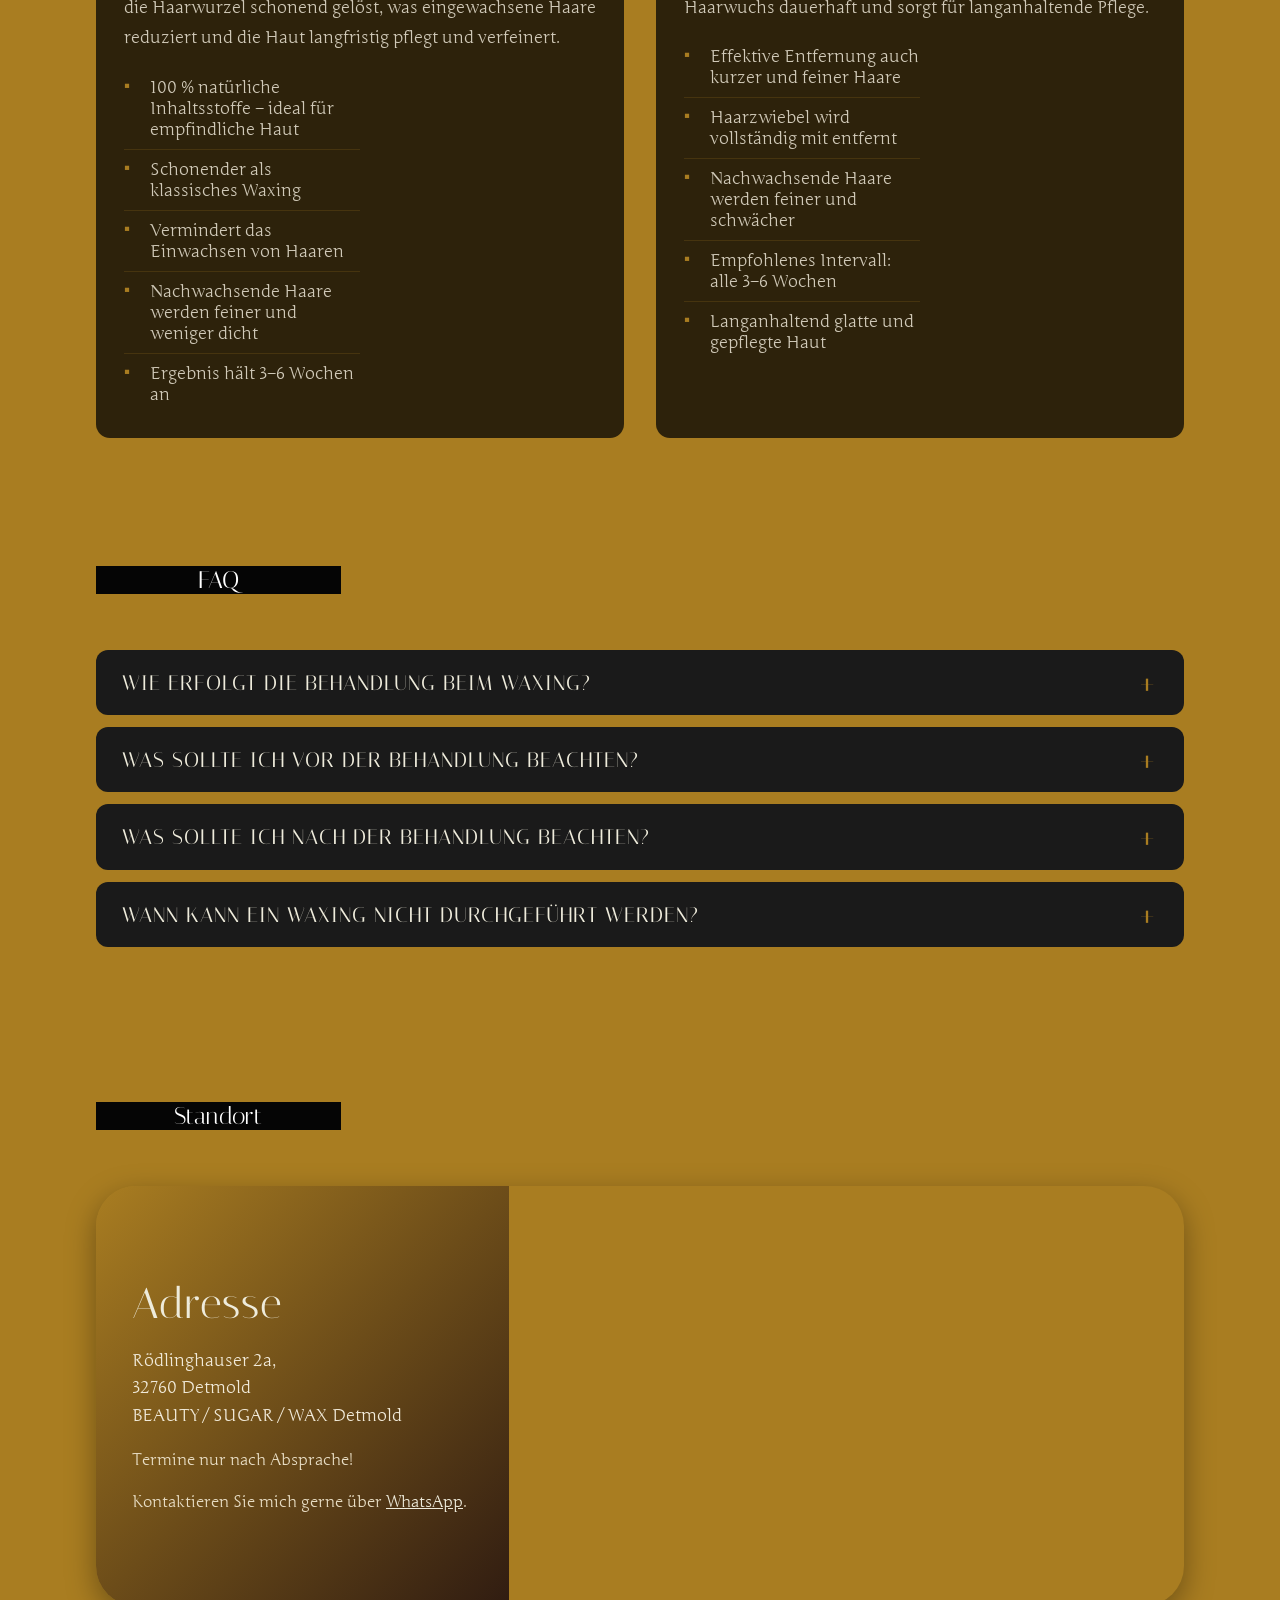
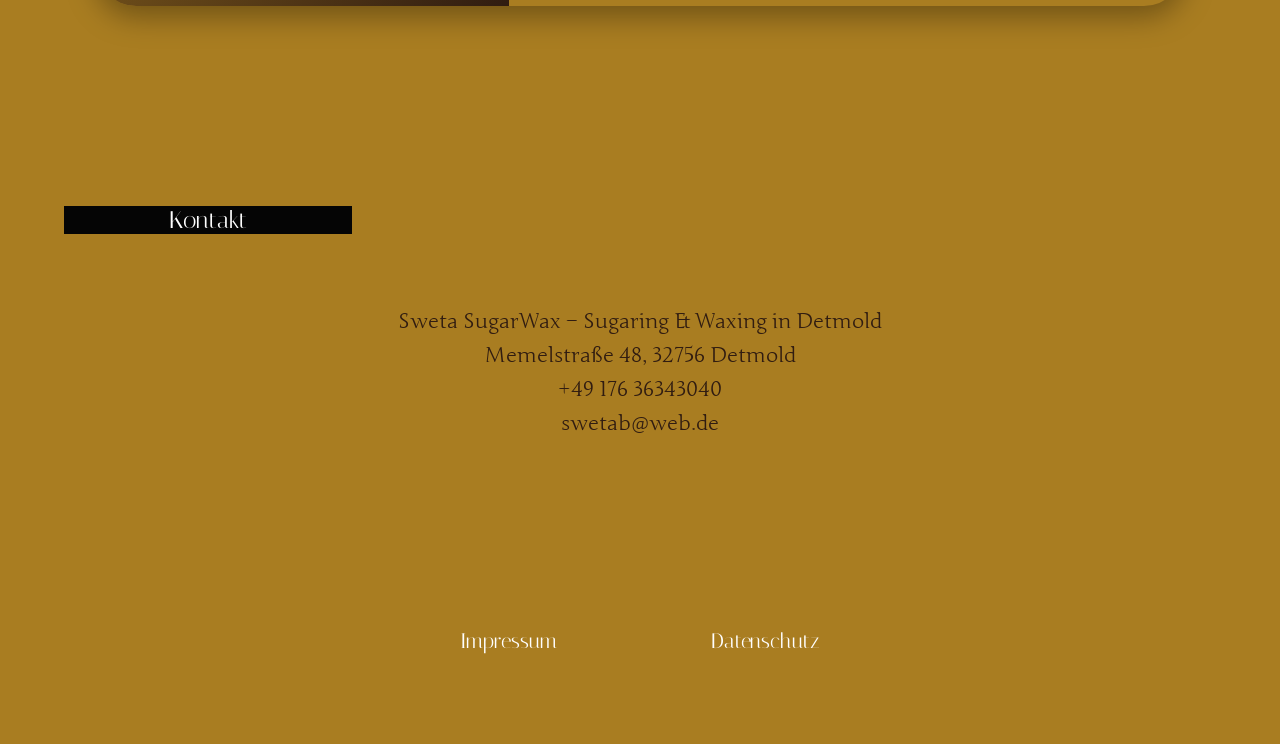
==== commit eb4d6950: "address section added. Google Maps embedded" ====
--- a/index.html
+++ b/index.html
@@ -122,7 +122,7 @@
     </a>
     <ul id="navbarLinkList" class="desktop">
       <li class="navbarLinkListObj"><a href="#aboutMeSect" class="navLinks">Über mich</a></li>
-      <li class="navbarLinkListObj"><a href="#contactSect" class="navLinks">Standort</a></li>
+      <li class="navbarLinkListObj"><a href="#standortSect" class="navLinks">Standort</a></li>
       <li class="navbarLinkListObj"><a href="#contactSect" class="navLinks">Kontakt</a></li>
     </ul>
   </nav>
@@ -274,6 +274,34 @@
     </div>
   </section>
 
+  <!-- Standort / Google Maps Section -->
+  <section id="standortSect" aria-labelledby="standortTitle">
+    <div class="sectionTitle">
+      <h2 id="standortTitle">Standort</h2>
+    </div>
+    <div id="standortWrapper">
+      <div id="standortAddressCard">
+        <h3 id="standortHeading">Adresse</h3>
+        <p class="standortAddress">
+          Rödlinghauser 2a,<br>
+          32760 Detmold<br>
+          BEAUTY / SUGAR / WAX Detmold
+        </p>
+        <p class="standortNote">Termine nur nach Absprache!</p>
+        <p class="standortNote">Kontaktieren Sie mich gerne über <a href="https://wa.me/4917636343040" target="_blank" rel="noopener">WhatsApp</a>.</p>
+      </div>
+      <div id="standortMapWrapper">
+        <iframe
+          id="standortMap"
+          title="Standort von Sweta SugarWax auf Google Maps: Rödlinghauser 2a, 32760 Detmold"
+          src="https://www.google.com/maps?q=R%C3%B6dlinghauser+2a,+32760+Detmold&output=embed"
+          loading="lazy"
+          referrerpolicy="no-referrer-when-downgrade"
+          allowfullscreen></iframe>
+      </div>
+    </div>
+  </section>
+
   <section id="contactSect">
     <div class="sectionTitle">
       <h2>Kontakt</h2>
--- a/styles.css
+++ b/styles.css
@@ -262,6 +262,109 @@
   background: linear-gradient(180deg, transparent -5%, #A97D21);
 }
 
+/* =====================
+   STANDORT / GOOGLE MAPS SECTION
+   ===================== */
+
+#standortSect {
+  margin-top: 15vh;
+  padding: 0 7.5%;
+  display: flex;
+  flex-direction: column;
+}
+
+#standortWrapper {
+  display: flex;
+  margin-top: 4vh;
+  border-radius: 40px;
+  overflow: hidden;
+  box-shadow: 0 10px 30px rgba(0, 0, 0, 0.35);
+}
+
+#standortAddressCard {
+  flex: 0 0 38%;
+  box-sizing: border-box;
+  background: linear-gradient(135deg, var(--primary-2), var(--primary-3));
+  color: var(--primary-1);
+  padding: 40px 36px;
+  display: flex;
+  flex-direction: column;
+  justify-content: center;
+  gap: 18px;
+}
+
+#standortHeading {
+  font-family: var(--primary-font-family);
+  font-size: var(--font-size-l);
+  font-weight: 100;
+  letter-spacing: 1px;
+  color: var(--primary-1);
+  margin: 0;
+}
+
+.standortAddress {
+  font-family: junge, sans-serif;
+  font-size: 13pt;
+  line-height: 1.6;
+  color: #f1ead9;
+  margin: 0;
+}
+
+.standortNote {
+  font-family: junge, sans-serif;
+  font-size: 12pt;
+  line-height: 1.5;
+  color: #e7dcc3;
+  margin: 0;
+}
+
+.standortNote a {
+  color: var(--primary-1);
+  text-decoration: underline;
+}
+
+.standortNote a:hover {
+  color: #ffffff;
+}
+
+#standortMapWrapper {
+  flex: 1;
+  min-height: 420px;
+}
+
+#standortMap {
+  width: 100%;
+  height: 100%;
+  min-height: 420px;
+  border: 0;
+  display: block;
+}
+
+@media screen and (max-width: 900px) {
+  #standortWrapper {
+    flex-direction: column;
+    border-radius: 28px;
+  }
+
+  #standortAddressCard {
+    flex: none;
+    width: 100%;
+    padding: 28px 24px;
+    gap: 14px;
+  }
+
+  #standortMapWrapper {
+    width: 100%;
+    height: 320px;
+    min-height: 320px;
+  }
+
+  #standortMap {
+    height: 320px;
+    min-height: 320px;
+  }
+}
+
 #contactSect {
   width: 100%;
   height: 20%;
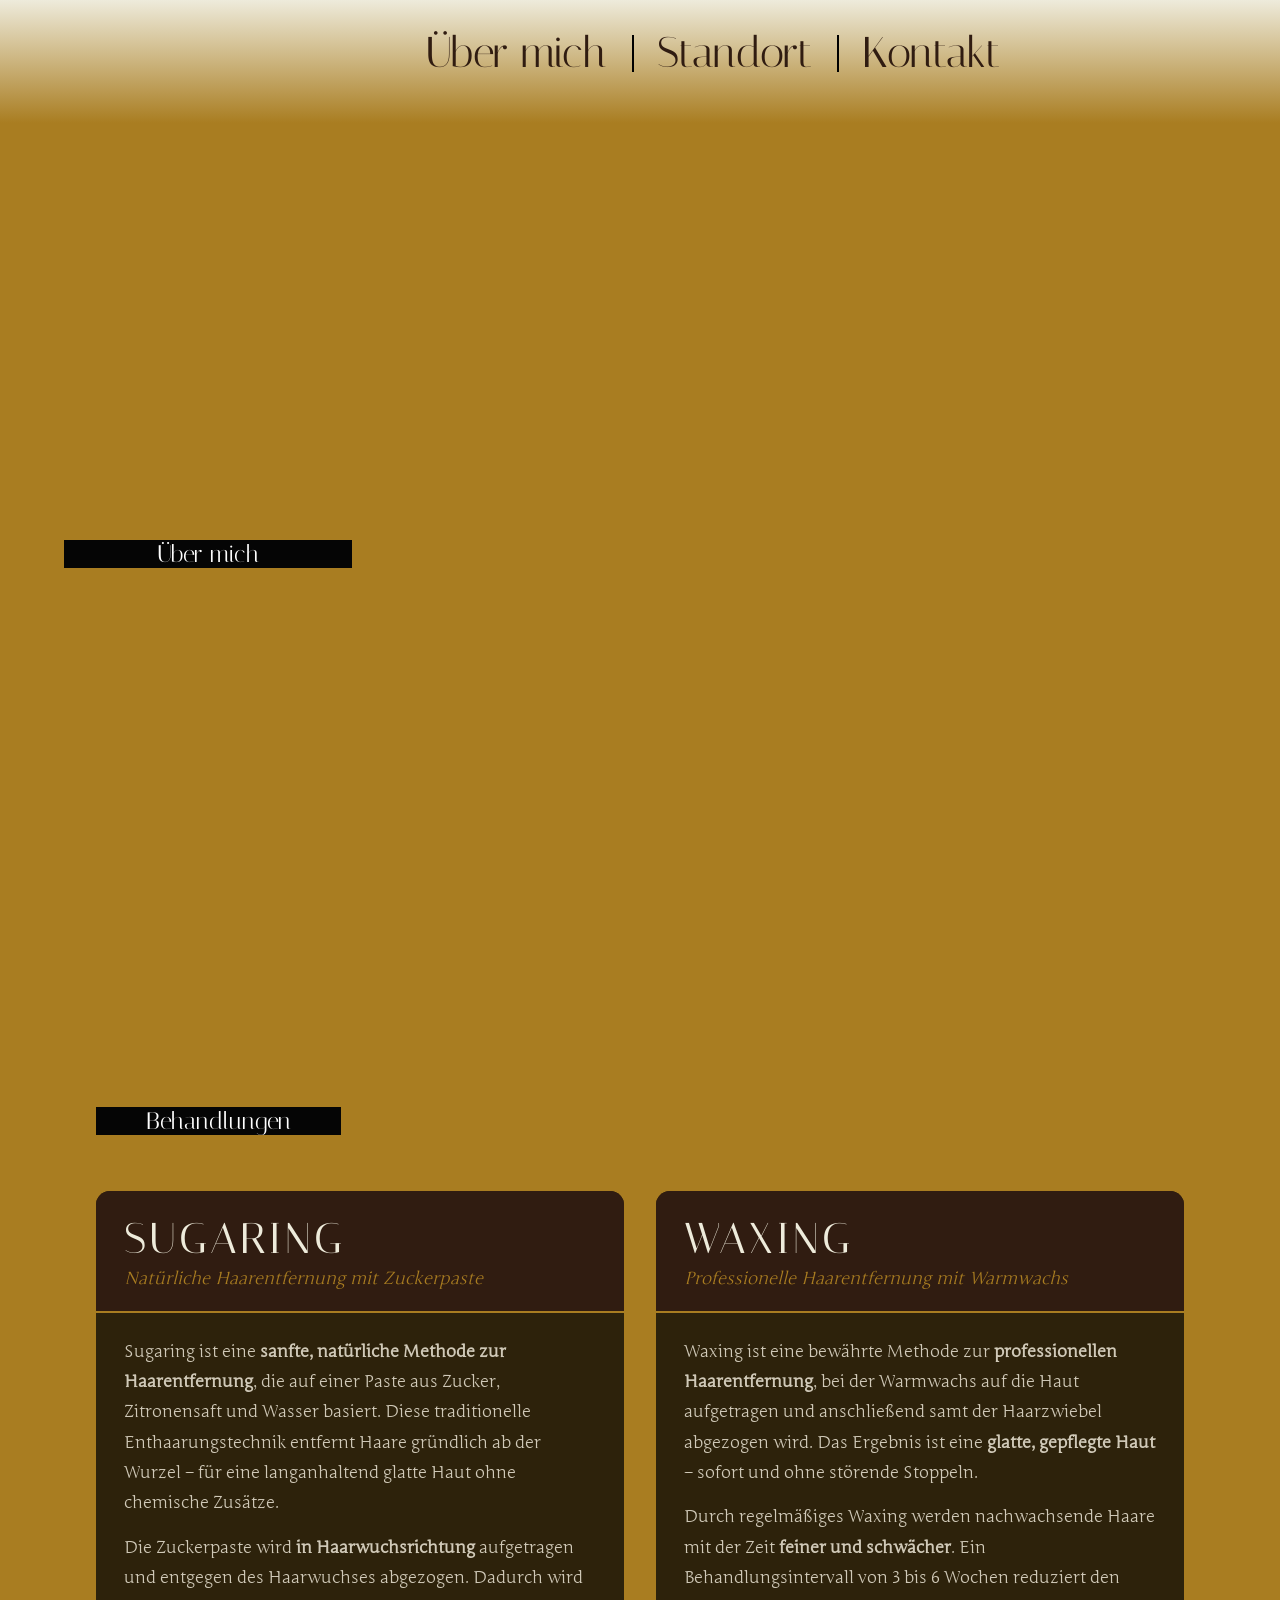
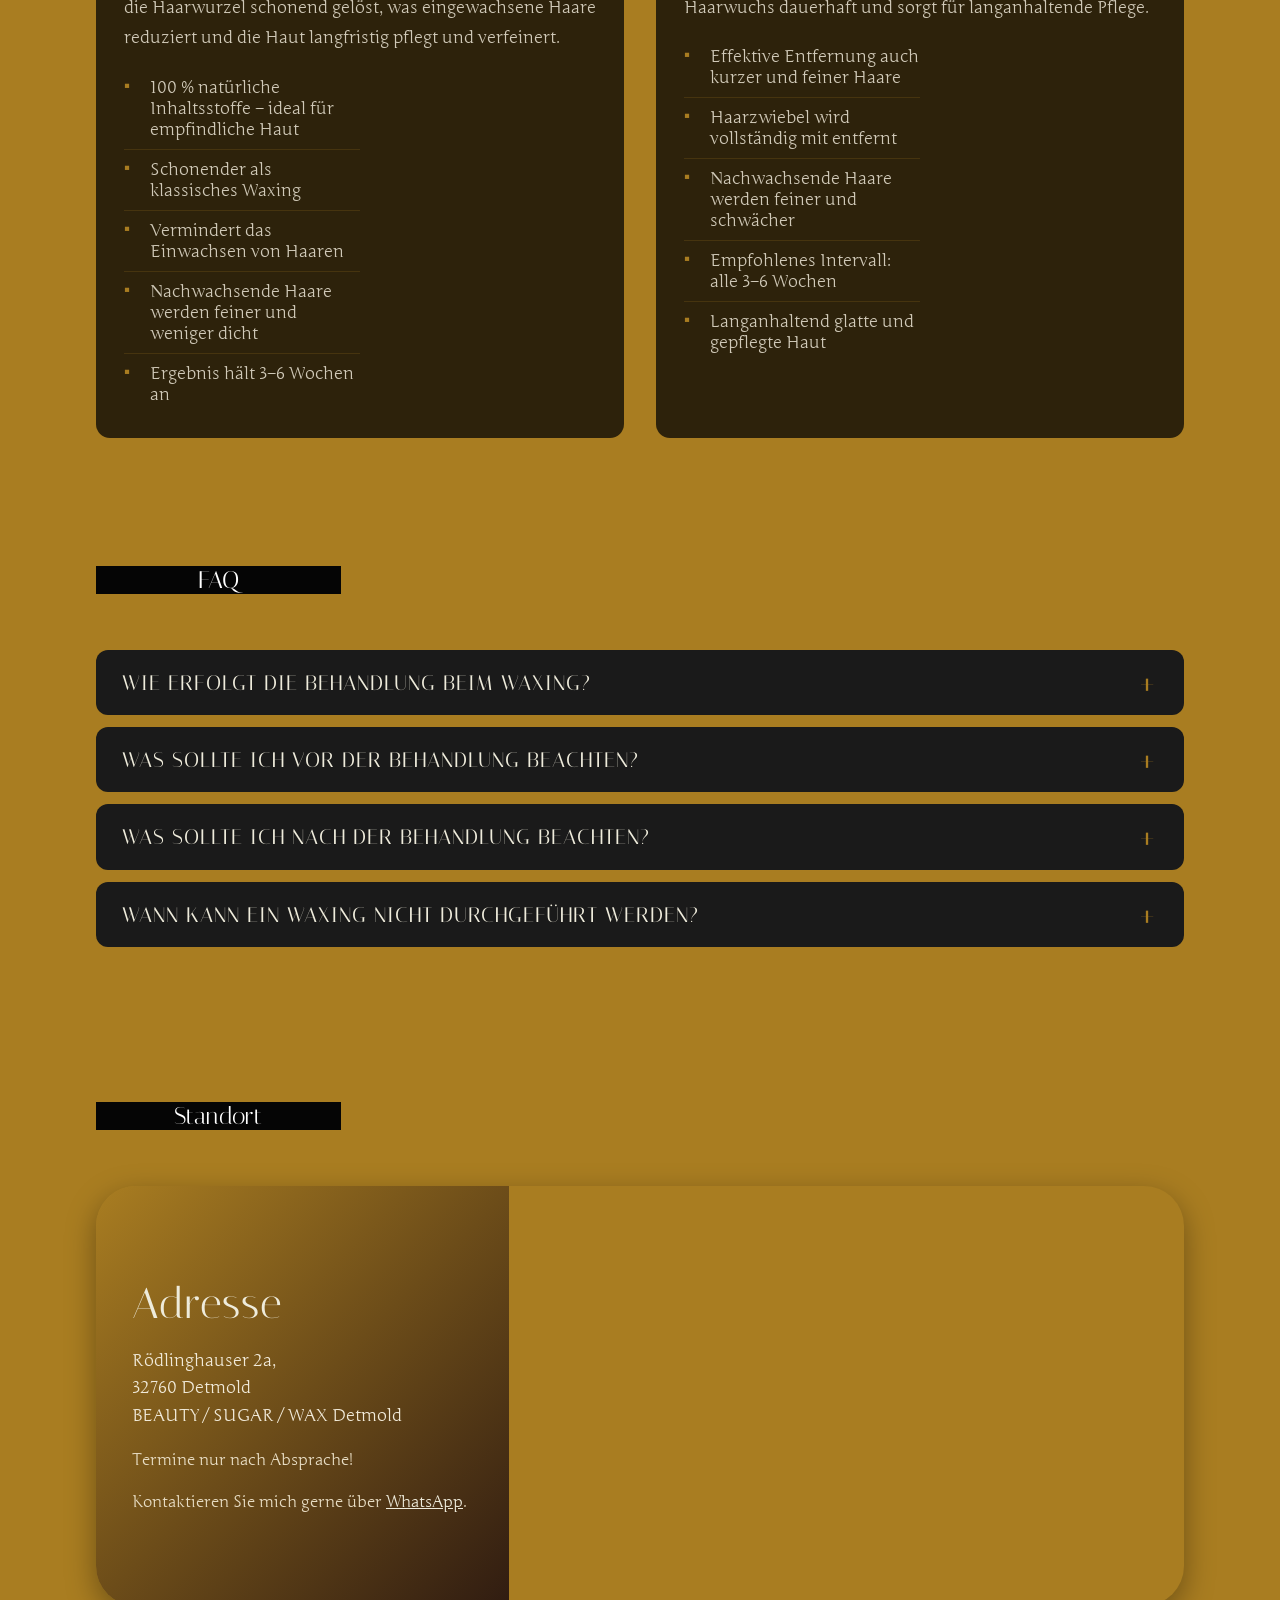
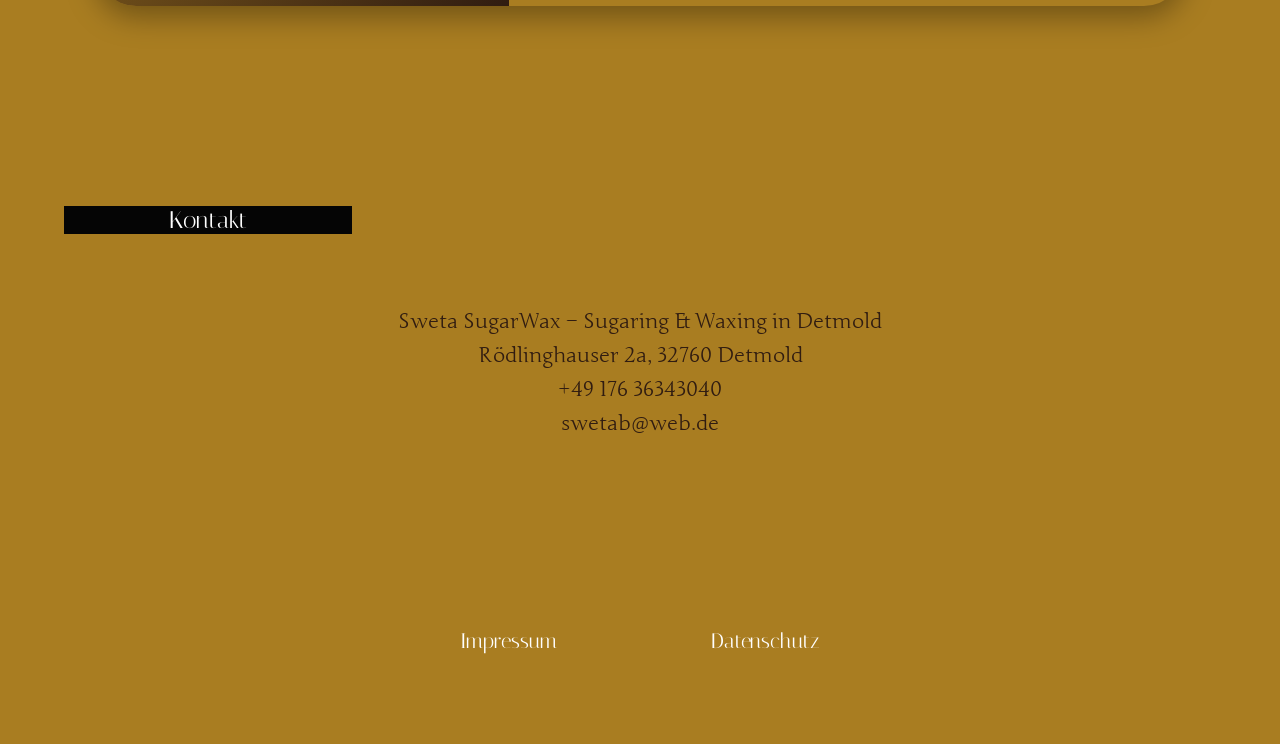
==== commit 00b55acb: "changed address" ====
--- a/index.html
+++ b/index.html
@@ -312,7 +312,7 @@
     </picture>
     <address id="contactInfo">
       <span>Sweta SugarWax &ndash; Sugaring &amp; Waxing in Detmold</span>
-      <span>Memelstra&szlig;e 48, 32756 Detmold</span>
+      <span>Rödlinghauser 2a, 32760 Detmold</span>
       <span><a href="tel:+4917636343040">+49 176 36343040</a></span>
       <span><a href="mailto:swetab@web.de">swetab@web.de</a></span>
     </address>
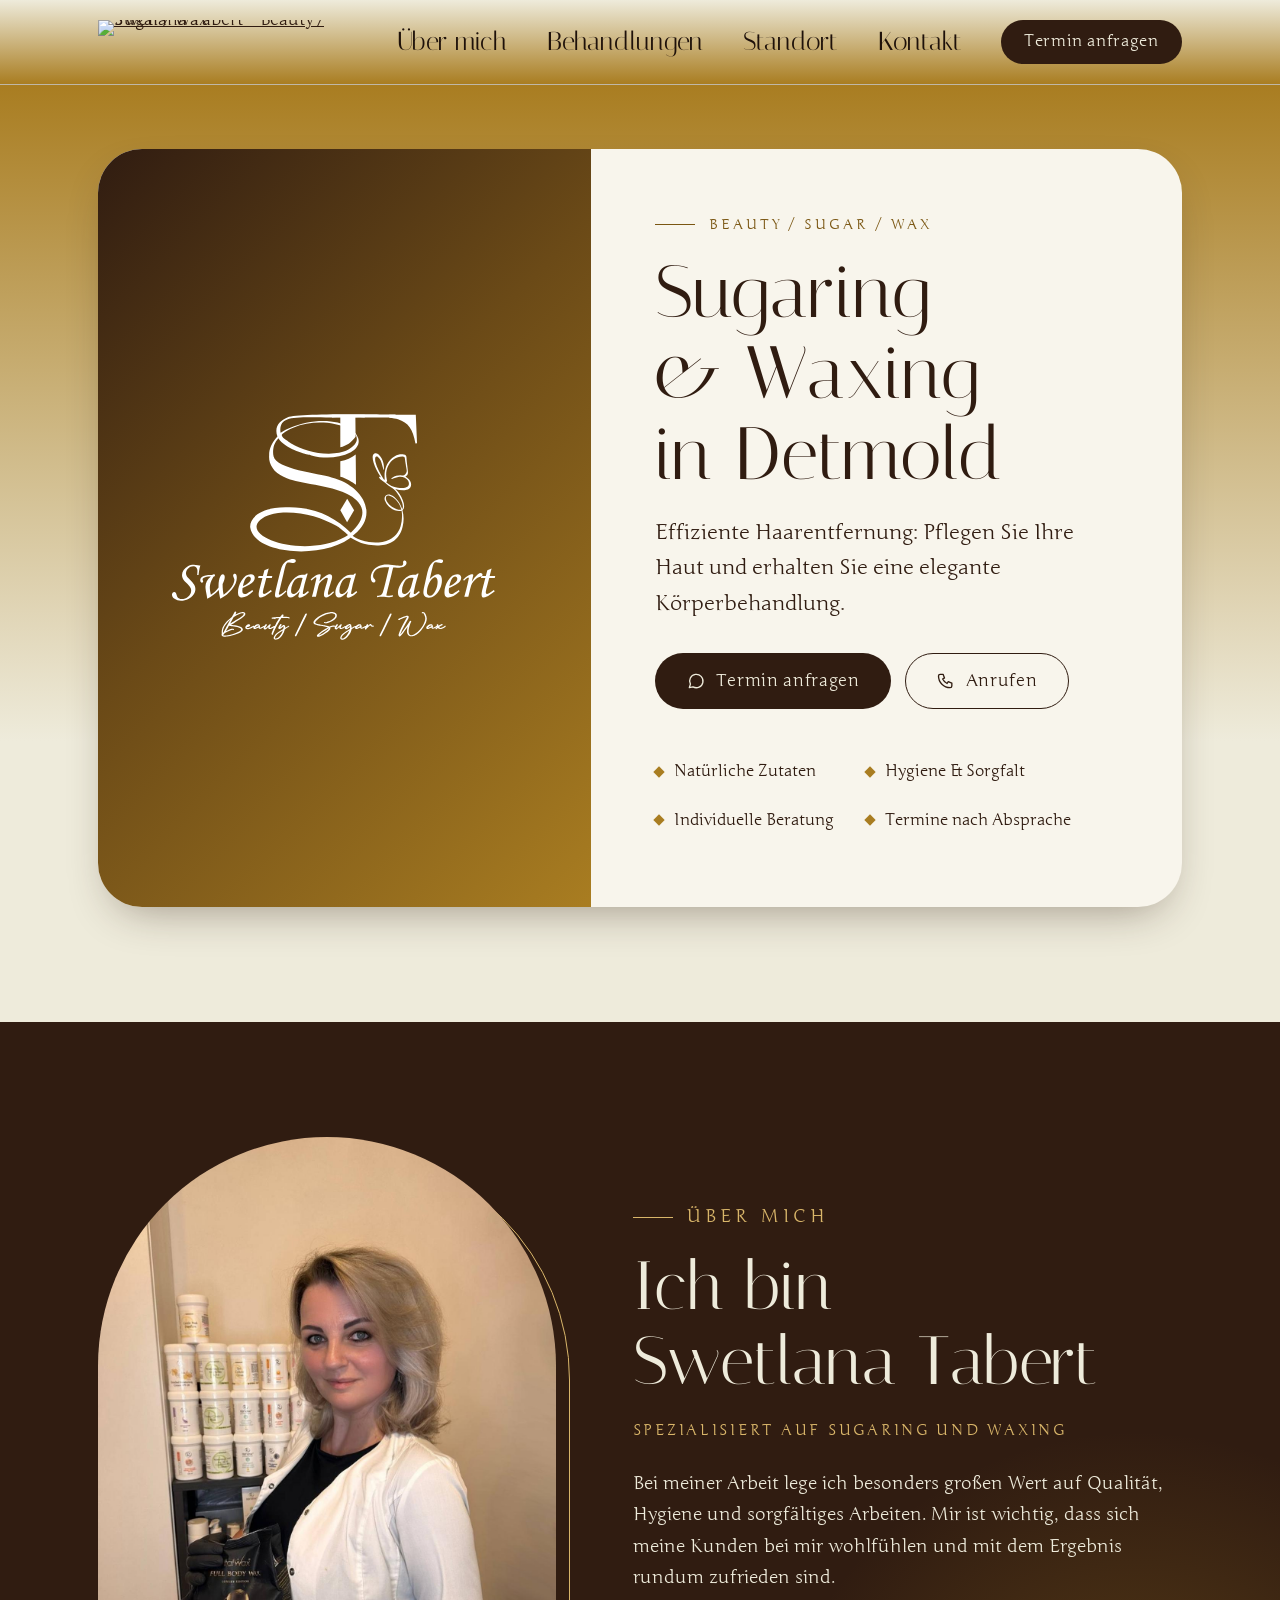
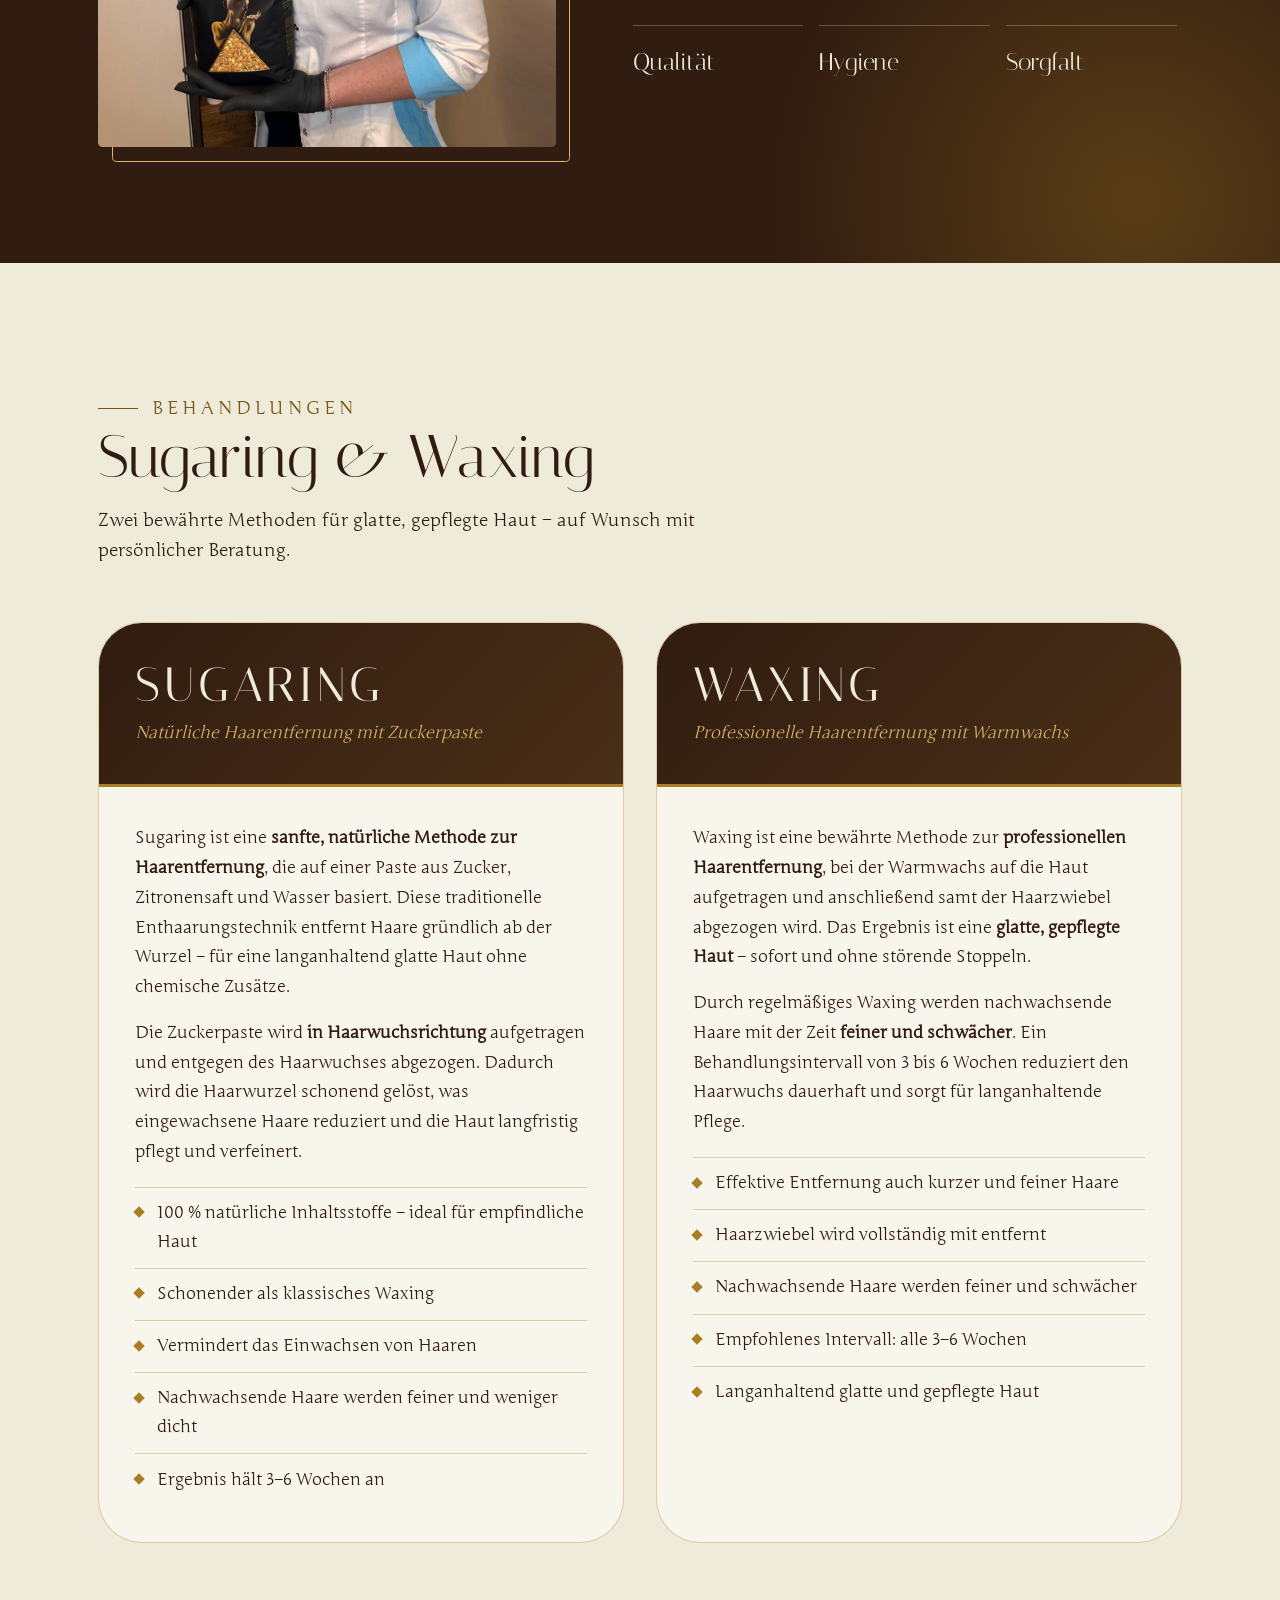
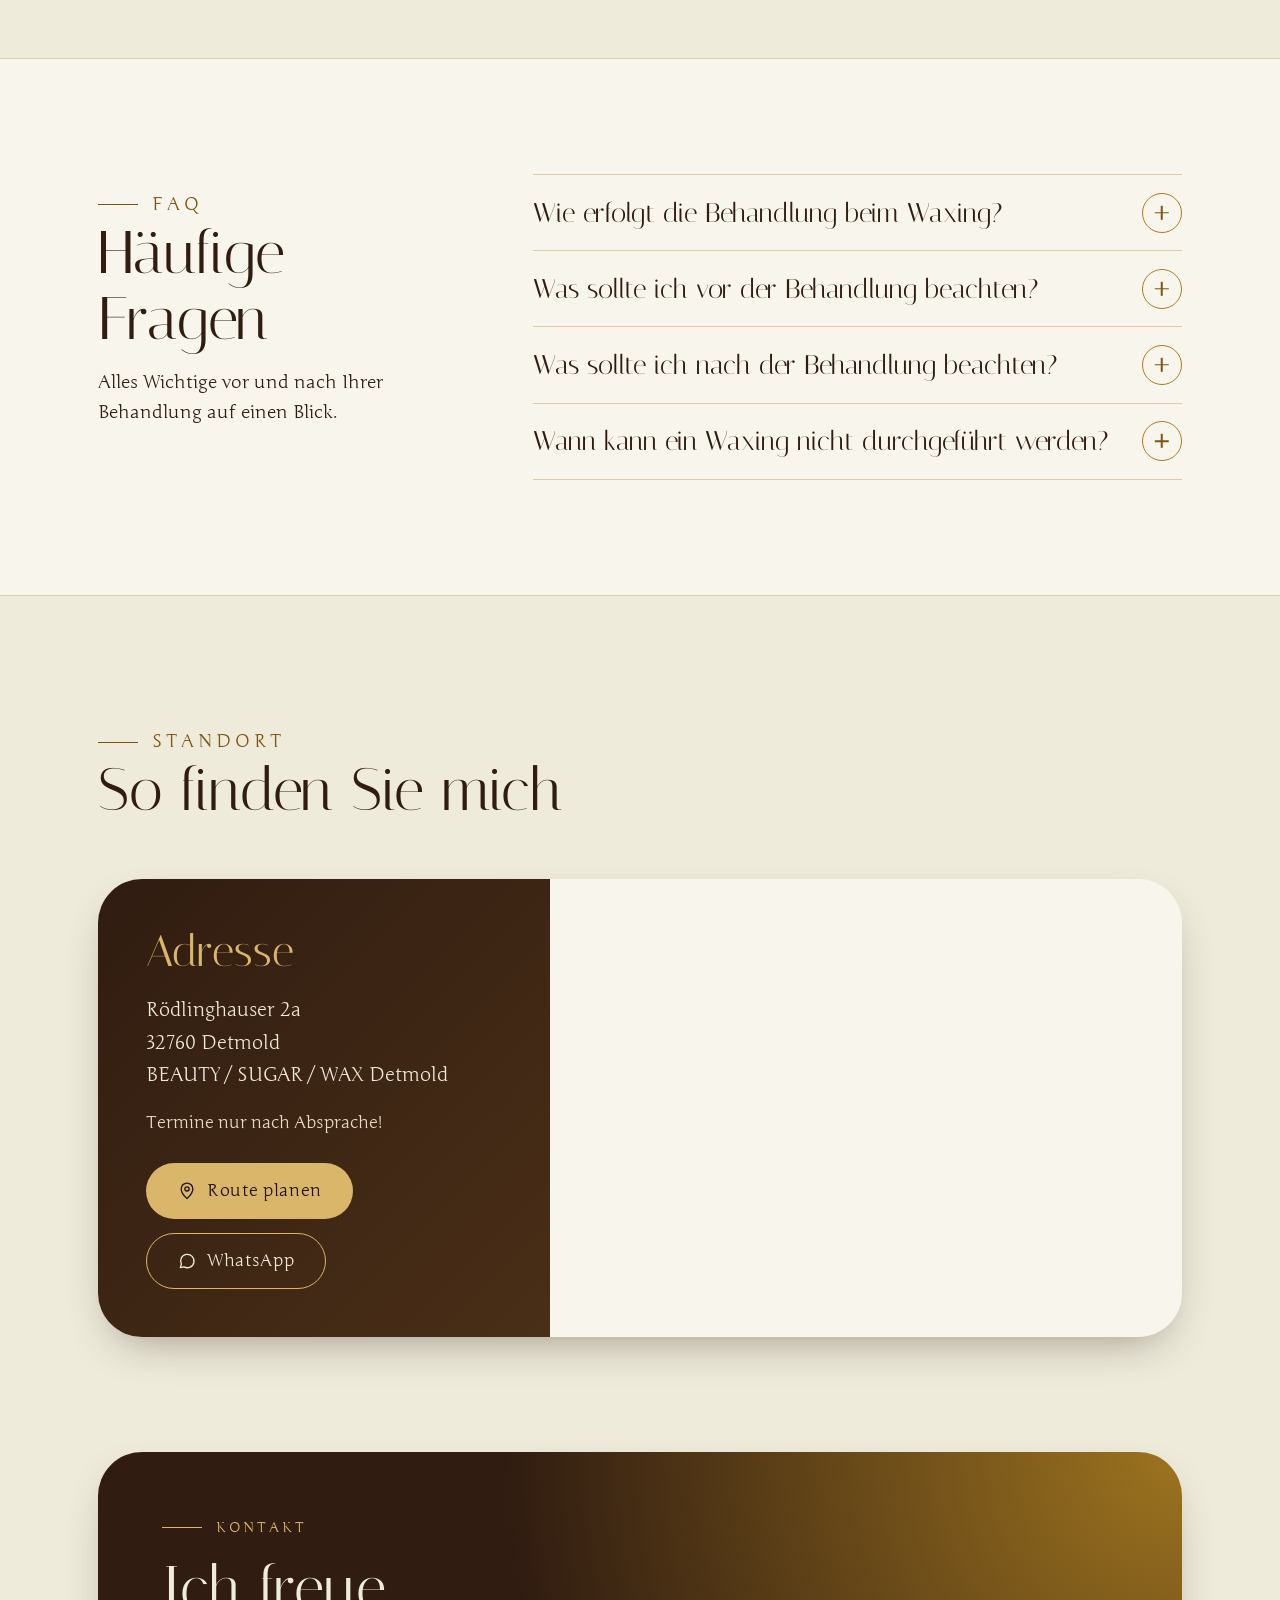
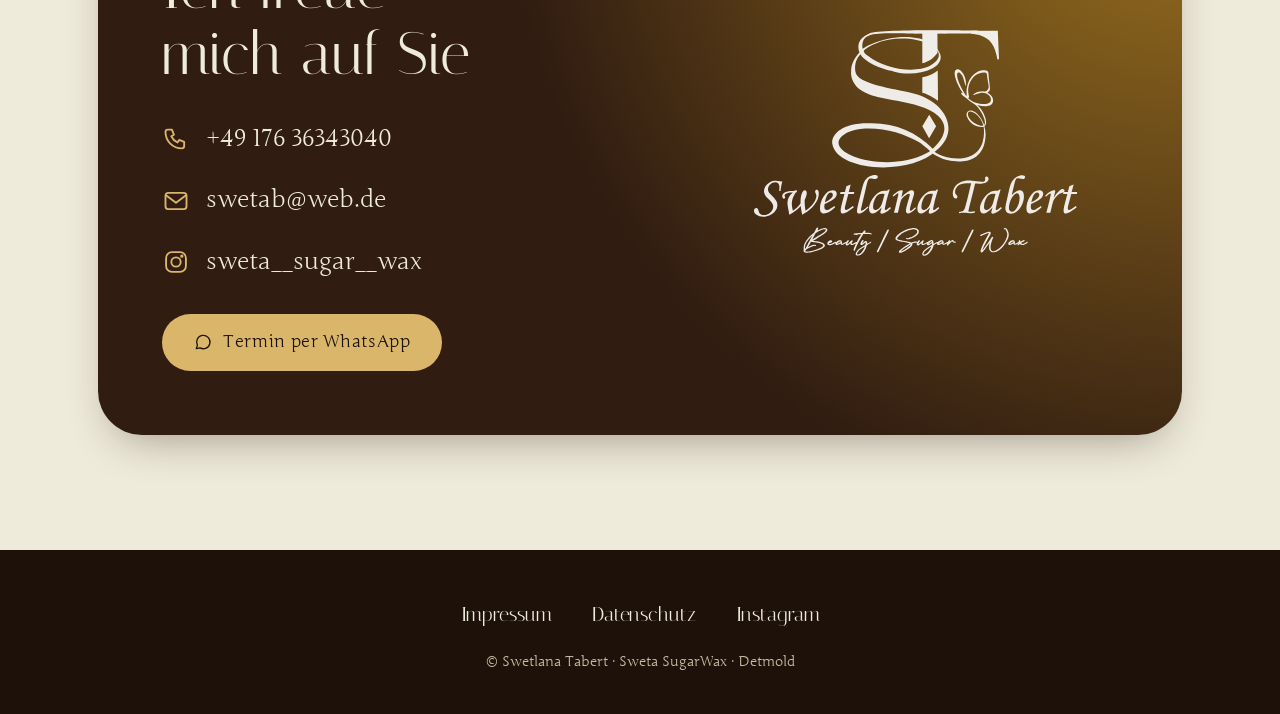
==== commit 24a292d4: "design patched fully" ====
--- a/index.html
+++ b/index.html
@@ -3,16 +3,16 @@
 <head>
   <meta charset="UTF-8">
   <meta name="viewport" content="width=device-width, initial-scale=1.0">
+  <script>document.documentElement.classList.add('js');</script>
   <title>Sugaring & Waxing Detmold | Sweta SugarWax – Professionelle Haarentfernung</title>
   <meta name="description" content="Sugaring und Waxing in Detmold ✓ natürliche, schonende Haarentfernung für seidig glatte Haut ✓ individuelle Beratung ✓ Jetzt Termin bei Sweta SugarWax in Detmold vereinbaren.">
   <meta name="robots" content="index, follow">
+  <meta name="theme-color" content="#A97D21">
   <link rel="canonical" href="https://sugarwaxandbeauty.com/">
 
-  <!-- Local SEO / Geo -->
+  <!-- Local SEO -->
   <meta name="geo.region" content="DE-NW">
   <meta name="geo.placename" content="Detmold">
-  <meta name="geo.position" content="51.9366;8.8781">
-  <meta name="ICBM" content="51.9366, 8.8781">
 
   <!-- Open Graph -->
   <meta property="og:type" content="website">
@@ -21,15 +21,22 @@
   <meta property="og:title" content="Sugaring & Waxing Detmold | Sweta SugarWax">
   <meta property="og:description" content="Sugaring und Waxing in Detmold – natürliche, schonende Haarentfernung für seidig glatte Haut. Jetzt Termin vereinbaren.">
   <meta property="og:url" content="https://sugarwaxandbeauty.com/">
-  <meta property="og:image" content="https://pub-371d1ebf0258420781da13774e21558f.r2.dev/pics/SVG/Hero.svg">
+  <meta property="og:image" content="https://sugarwaxandbeauty.com/assets/og-image.png">
+  <meta property="og:image:width" content="1200">
+  <meta property="og:image:height" content="630">
 
   <!-- Twitter Card -->
   <meta name="twitter:card" content="summary_large_image">
   <meta name="twitter:title" content="Sugaring & Waxing Detmold | Sweta SugarWax">
   <meta name="twitter:description" content="Sugaring und Waxing in Detmold – natürliche, schonende Haarentfernung für seidig glatte Haut.">
-  <meta name="twitter:image" content="https://pub-371d1ebf0258420781da13774e21558f.r2.dev/pics/SVG/Hero.svg">
-
+  <meta name="twitter:image" content="https://sugarwaxandbeauty.com/assets/og-image.png">
+
+  <link rel="preconnect" href="https://fonts.googleapis.com">
+  <link rel="preconnect" href="https://fonts.gstatic.com" crossorigin>
+  <link href="https://fonts.googleapis.com/css2?family=Italiana&family=Junge&display=swap" rel="stylesheet">
+  <link rel="icon" href="https://pub-371d1ebf0258420781da13774e21558f.r2.dev/pics/SVG/Favicon.svg">
   <link rel="stylesheet" href="styles.css">
+
   <script type="application/ld+json">
   {
     "@context": "https://schema.org",
@@ -75,22 +82,17 @@
     "@context": "https://schema.org",
     "@type": "BeautySalon",
     "name": "Sweta SugarWax",
-    "image": "https://pub-371d1ebf0258420781da13774e21558f.r2.dev/pics/SVG/Hero.svg",
+    "image": "https://sugarwaxandbeauty.com/assets/og-image.png",
     "url": "https://sugarwaxandbeauty.com/",
     "telephone": "+49 176 36343040",
     "email": "swetab@web.de",
-    "priceRange": "$$",
     "address": {
       "@type": "PostalAddress",
-      "streetAddress": "Memelstraße 48",
-      "postalCode": "32756",
+      "streetAddress": "Rödlinghauser 2a",
+      "postalCode": "32760",
       "addressLocality": "Detmold",
+      "addressRegion": "NRW",
       "addressCountry": "DE"
-    },
-    "geo": {
-      "@type": "GeoCoordinates",
-      "latitude": 51.9366,
-      "longitude": 8.8781
     },
     "areaServed": "Detmold",
     "sameAs": [
@@ -99,232 +101,324 @@
     "description": "Professionelles Sugaring und Waxing in Detmold. Natürliche, schonende Haarentfernung für langanhaltend glatte Haut."
   }
   </script>
-  <link rel="preconnect" href="https://fonts.googleapis.com">
-  <link rel="preconnect" href="https://fonts.gstatic.com" crossorigin>
-  <link href="https://fonts.googleapis.com/css2?family=Italiana&family=Junge&display=swap" rel="stylesheet">
-  <link rel="icon" href="https://pub-371d1ebf0258420781da13774e21558f.r2.dev/pics/SVG/Favicon.svg">
 </head>
 <body>
-  <!-- Navbar Section -->
-  <!-- The navbar should redirect directly to the different sections of the website -->
-  <!-- Sections: "Über mich"; "Standort"; "Kontakt" -->
-
-  <!-- TODO: MAKE ALL NAVBARS THE SAME!! -->
-
-  <nav id="homepageNavbar">
-    <a href="index.html">
-      <picture>
-        <!-- Desktop -->
-        <source srcset="https://pub-371d1ebf0258420781da13774e21558f.r2.dev/pics/SVG/NavbarLogo.svg" media="(min-width: 900px)">
-        <!-- Mobile -->
-        <img id="navLogo" src="https://pub-371d1ebf0258420781da13774e21558f.r2.dev/pics/SVG/MobileNavbarLogo.svg" alt="Sweta SugarWax Logo"/>
-      </picture>
+  <a href="#main" class="skipLink">Zum Inhalt springen</a>
+
+  <!-- Icon-Sprite -->
+  <svg width="0" height="0" style="position:absolute" aria-hidden="true" focusable="false">
+    <symbol id="i-phone" viewBox="0 0 24 24"><path fill="none" stroke="currentColor" stroke-width="1.6" stroke-linecap="round" stroke-linejoin="round" d="M5 4h3.5l1.7 4.3-2.2 1.4a11 11 0 0 0 5.3 5.3l1.4-2.2L19 14.5V18a2 2 0 0 1-2 2A14 14 0 0 1 3 6a2 2 0 0 1 2-2z"/></symbol>
+    <symbol id="i-mail" viewBox="0 0 24 24"><g fill="none" stroke="currentColor" stroke-width="1.6" stroke-linecap="round" stroke-linejoin="round"><rect x="3" y="5" width="18" height="14" rx="2.5"/><path d="m4 7.5 8 6 8-6"/></g></symbol>
+    <symbol id="i-insta" viewBox="0 0 24 24"><g fill="none" stroke="currentColor" stroke-width="1.6"><rect x="3.5" y="3.5" width="17" height="17" rx="5"/><circle cx="12" cy="12" r="4"/><circle cx="17" cy="7" r="0.6" fill="currentColor"/></g></symbol>
+    <symbol id="i-chat" viewBox="0 0 24 24"><path fill="none" stroke="currentColor" stroke-width="1.6" stroke-linecap="round" stroke-linejoin="round" d="M4 20l1.3-4.2A8 8 0 1 1 8.4 19L4 20z"/></symbol>
+    <symbol id="i-pin" viewBox="0 0 24 24"><g fill="none" stroke="currentColor" stroke-width="1.6" stroke-linecap="round" stroke-linejoin="round"><path d="M12 21s7-6.2 7-11.5A7 7 0 0 0 5 9.5C5 14.800 12 21 12 21z"/><circle cx="12" cy="9.5" r="2.5"/></g></symbol>
+  </svg>
+
+  <!-- Header: bei allen Seiten identisch -->
+  <header id="homepageNavbar">
+    <div class="navInner">
+      <a class="navLogo" href="index.html" aria-label="Sweta SugarWax – zur Startseite">
+        <img src="https://pub-371d1ebf0258420781da13774e21558f.r2.dev/pics/SVG/NavbarLogo.svg" alt="Swetlana Tabert – Beauty / Sugar / Wax" width="333" height="56">
+      </a>
+      <nav aria-label="Hauptnavigation">
+        <ul id="navbarLinkList">
+          <li><a href="index.html#aboutMeSect" class="navLinks">Über mich</a></li>
+          <li><a href="index.html#behandlungenSect" class="navLinks">Behandlungen</a></li>
+          <li><a href="index.html#standortSect" class="navLinks">Standort</a></li>
+          <li><a href="index.html#contactSect" class="navLinks">Kontakt</a></li>
+        </ul>
+      </nav>
+      <a class="btn btn--primary navCta" href="https://wa.me/4917636343040?text=Hallo%20Swetlana%2C%20ich%20m%C3%B6chte%20gerne%20einen%20Termin%20vereinbaren." target="_blank" rel="noopener">Termin anfragen</a>
+      <button class="burger" type="button" aria-expanded="false" aria-controls="mobileMenu" aria-label="Menü öffnen">
+        <span class="burgerLine"></span><span class="burgerLine"></span><span class="burgerLine"></span>
+      </button>
+    </div>
+  </header>
+
+  <div class="mobileMenu" id="mobileMenu">
+    <ul>
+      <li><a class="menuLink" href="index.html#aboutMeSect">Über mich</a></li>
+      <li><a class="menuLink" href="index.html#behandlungenSect">Behandlungen</a></li>
+      <li><a class="menuLink" href="index.html#faqSect">FAQ</a></li>
+      <li><a class="menuLink" href="index.html#standortSect">Standort</a></li>
+      <li><a class="menuLink" href="index.html#contactSect">Kontakt</a></li>
+    </ul>
+    <a class="btn btn--gold" href="https://wa.me/4917636343040?text=Hallo%20Swetlana%2C%20ich%20m%C3%B6chte%20gerne%20einen%20Termin%20vereinbaren." target="_blank" rel="noopener">
+      <svg aria-hidden="true"><use href="#i-chat"/></svg>Termin per WhatsApp
     </a>
-    <ul id="navbarLinkList" class="desktop">
-      <li class="navbarLinkListObj"><a href="#aboutMeSect" class="navLinks">Über mich</a></li>
-      <li class="navbarLinkListObj"><a href="#standortSect" class="navLinks">Standort</a></li>
-      <li class="navbarLinkListObj"><a href="#contactSect" class="navLinks">Kontakt</a></li>
-    </ul>
-  </nav>
-
-  <section id="heroBanner">
-    <h1 class="visuallyHidden">Sugaring & Waxing in Detmold – Sweta SugarWax</h1>
-    <!-- <img src="pics/SVG/HeroBanner.svg" alt="ST">
-    <div id="heroDesc">
-      <h1 id="heroTitle">Effiziente Haarentfernung</h1>
-      <p id="heroParagraph">Pflegen sie ihre Haut und erhalten sie eine elegante Körperbehandlung</p>
-    </div> -->
-    <picture>
-      <!-- Desktop -->
-      <source srcset="https://pub-371d1ebf0258420781da13774e21558f.r2.dev/pics/SVG/Hero.svg" media="(min-width: 900px)">
-      <!-- Mobile -->
-      <img src="https://pub-371d1ebf0258420781da13774e21558f.r2.dev/pics/SVG/MobileHero.svg" alt="Sugaring und Waxing in Detmold - Sweta SugarWax">
-    </picture>
-  </section>
-
-  <section id="aboutMeSect">
-    <div class="sectionTitle">
-      <h2>Über mich</h2>
-    </div>
-    <picture>
-      <!-- Desktop -->
-      <source srcset="https://pub-371d1ebf0258420781da13774e21558f.r2.dev/pics/SVG/About.svg" media="(min-width: 900px)">
-      <!-- Mobile -->
-      <img src="https://pub-371d1ebf0258420781da13774e21558f.r2.dev/pics/SVG/MobileAbout.svg" id="aboutMeBanner" alt="Über mich - Sweta SugarWax in Detmold">
-    </picture>
-  </section>
-
-
-  <!-- Sugaring & Waxing Info Sections -->
-  <section id="behandlungenSect" aria-labelledby="behandlungenTitle">
-    <div class="sectionTitle">
-      <h2 id="behandlungenTitle">Behandlungen</h2>
-    </div>
-    <div id="infoCardsWrapper">
-
-      <!-- Sugaring -->
-      <article class="infoCard" id="sugaringCard">
-        <div class="infoCardHeader">
-          <h3 class="infoCardTitle">Sugaring</h3>
-          <p class="infoCardSubtitle">Natürliche Haarentfernung mit Zuckerpaste</p>
-        </div>
-        <div class="infoCardBody">
-          <p>Sugaring ist eine <strong>sanfte, natürliche Methode zur Haarentfernung</strong>, die auf einer Paste aus Zucker, Zitronensaft und Wasser basiert. Diese traditionelle Enthaarungstechnik entfernt Haare gründlich ab der Wurzel – für eine langanhaltend glatte Haut ohne chemische Zusätze.</p>
-          <p>Die Zuckerpaste wird <strong>in Haarwuchsrichtung</strong> aufgetragen und entgegen des Haarwuchses abgezogen. Dadurch wird die Haarwurzel schonend gelöst, was eingewachsene Haare reduziert und die Haut langfristig pflegt und verfeinert.</p>
-          <ul class="infoCardList">
-            <li>100 % natürliche Inhaltsstoffe – ideal für empfindliche Haut</li>
-            <li>Schonender als klassisches Waxing</li>
-            <li>Vermindert das Einwachsen von Haaren</li>
-            <li>Nachwachsende Haare werden feiner und weniger dicht</li>
-            <li>Ergebnis hält 3–6 Wochen an</li>
+  </div>
+
+  <main id="main">
+
+    <!-- Hero -->
+    <section id="heroBanner">
+      <div class="container">
+        <div class="heroCard reveal">
+          <div class="heroBrand">
+            <img src="assets/logo-white.svg" alt="Swetlana Tabert – Beauty / Sugar / Wax" width="440" height="311" fetchpriority="high">
+          </div>
+          <div class="heroText">
+            <p class="eyebrow">Beauty / Sugar / Wax</p>
+            <h1>Sugaring &amp; Waxing in Detmold</h1>
+            <p class="lead">Effiziente Haarentfernung: Pflegen Sie Ihre Haut und erhalten Sie eine elegante Körperbehandlung.</p>
+            <div class="btnRow">
+              <a class="btn btn--primary" href="https://wa.me/4917636343040?text=Hallo%20Swetlana%2C%20ich%20m%C3%B6chte%20gerne%20einen%20Termin%20vereinbaren." target="_blank" rel="noopener">
+                <svg aria-hidden="true"><use href="#i-chat"/></svg>Termin anfragen
+              </a>
+              <a class="btn btn--ghost" href="tel:+4917636343040">
+                <svg aria-hidden="true"><use href="#i-phone"/></svg>Anrufen
+              </a>
+            </div>
+            <ul class="trustStrip">
+              <li>Natürliche Zutaten</li>
+              <li>Hygiene &amp; Sorgfalt</li>
+              <li>Individuelle Beratung</li>
+              <li>Termine nach Absprache</li>
+            </ul>
+          </div>
+        </div>
+      </div>
+    </section>
+
+    <!-- Über mich -->
+    <section id="aboutMeSect" class="section on-dark" aria-labelledby="aboutTitle">
+      <div class="container aboutGrid">
+        <div class="portrait reveal">
+          <img src="assets/swetlana.jpg" alt="Swetlana Tabert in weißer Arbeitskleidung vor ihren Pflegeprodukten" width="1199" height="1600" loading="lazy">
+        </div>
+        <div class="aboutText reveal">
+          <p class="eyebrow">Über mich</p>
+          <h2 id="aboutTitle"><span>Ich bin</span><span>Swetlana Tabert</span></h2>
+          <p class="tagline">Spezialisiert auf Sugaring und Waxing</p>
+          <p>Bei meiner Arbeit lege ich besonders großen Wert auf Qualität, Hygiene und sorgfältiges Arbeiten. Mir ist wichtig, dass sich meine Kunden bei mir wohlfühlen und mit dem Ergebnis rundum zufrieden sind.</p>
+          <ul class="valueList">
+            <li>Qualität</li>
+            <li>Hygiene</li>
+            <li>Sorgfalt</li>
           </ul>
         </div>
-      </article>
-
-      <!-- Waxing -->
-      <article class="infoCard" id="waxingCard">
-        <div class="infoCardHeader">
-          <h3 class="infoCardTitle">Waxing</h3>
-          <p class="infoCardSubtitle">Professionelle Haarentfernung mit Warmwachs</p>
-        </div>
-        <div class="infoCardBody">
-          <p>Waxing ist eine bewährte Methode zur <strong>professionellen Haarentfernung</strong>, bei der Warmwachs auf die Haut aufgetragen und anschließend samt der Haarzwiebel abgezogen wird. Das Ergebnis ist eine <strong>glatte, gepflegte Haut</strong> – sofort und ohne störende Stoppeln.</p>
-          <p>Durch regelmäßiges Waxing werden nachwachsende Haare mit der Zeit <strong>feiner und schwächer</strong>. Ein Behandlungsintervall von 3 bis 6 Wochen reduziert den Haarwuchs dauerhaft und sorgt für langanhaltende Pflege.</p>
-          <ul class="infoCardList">
-            <li>Effektive Entfernung auch kurzer und feiner Haare</li>
-            <li>Haarzwiebel wird vollständig mit entfernt</li>
-            <li>Nachwachsende Haare werden feiner und schwächer</li>
-            <li>Empfohlenes Intervall: alle 3–6 Wochen</li>
-            <li>Langanhaltend glatte und gepflegte Haut</li>
-          </ul>
-        </div>
-      </article>
-
-    </div>
-  </section>
-
-  <!-- FAQ Accordion Section -->
-  <section id="faqSect" aria-labelledby="faqTitle">
-    <div class="sectionTitle">
-      <h2 id="faqTitle">FAQ</h2>
-    </div>
-    <div id="faqAccordion">
-
-      <div class="accordionItem">
-        <button class="accordionBtn" aria-expanded="false" aria-controls="faq1">
-          <span>Wie erfolgt die Behandlung beim Waxing?</span>
-          <span class="accordionIcon" aria-hidden="true">+</span>
-        </button>
-        <div class="accordionContent" id="faq1" role="region">
-          <ul>
-            <li>Beim Waxing werden die Haare mit Warmwachs samt der Haarzwiebel entfernt</li>
-            <li>Durch das Waxing werden nachwachsende Haare feiner und schwächer</li>
-            <li>Ein regelmäßiges Waxing alle 3 bis 6 Wochen hilft, den Haarwuchs dauerhaft zu verringern</li>
-            <li>Nach einem Waxing können Hautreaktionen (kleine rote Punkte) auftreten, die nach kurzer Zeit wieder verschwinden</li>
-            <li>Damit Haare beim Nachwachsen nicht einwachsen, empfiehlt sich regelmäßiges Hautpeeling</li>
-            <li>Regelmäßiges Peeling trägt abgestorbene Hautschuppen ab und öffnet verstopfte Poren</li>
-          </ul>
-        </div>
-      </div>
-
-      <div class="accordionItem">
-        <button class="accordionBtn" aria-expanded="false" aria-controls="faq2">
-          <span>Was sollte ich vor der Behandlung beachten?</span>
-          <span class="accordionIcon" aria-hidden="true">+</span>
-        </button>
-        <div class="accordionContent" id="faq2" role="region">
-          <ul>
-            <li>Lassen Sie die Haare auf mindestens 4 bis 5 Millimeter anwachsen</li>
-            <li>Verzichten Sie 24 Stunden vorher auf ein Sonnenbad oder Solarium</li>
-            <li>Verwenden Sie keine fettigen Bodylotions oder öligen Pflegeprodukte</li>
-            <li>Führen Sie ein Peeling durch, damit die Haut gereinigt und vorbereitet wird</li>
-          </ul>
-        </div>
-      </div>
-
-      <div class="accordionItem">
-        <button class="accordionBtn" aria-expanded="false" aria-controls="faq3">
-          <span>Was sollte ich nach der Behandlung beachten?</span>
-          <span class="accordionIcon" aria-hidden="true">+</span>
-        </button>
-        <div class="accordionContent" id="faq3" role="region">
-          <ul>
-            <li>Vermeiden Sie einen Tag lang Sonnenstrahlung, Solarium, Sauna und Schwimmbad</li>
-            <li>Verzichten Sie einen Tag auf sportliche Aktivitäten</li>
-            <li>Verwenden Sie unmittelbar danach keine chemischen bzw. alkoholischen Pflegeprodukte</li>
-            <li>Wenden Sie ein kühlendes, feuchtigkeitsspendendes Aloe-Vera-Gel zur Hautberuhigung an</li>
-            <li>Führen Sie zweimal pro Woche ein Peeling der enthaarten Hautpartien durch</li>
-          </ul>
-        </div>
-      </div>
-
-      <div class="accordionItem">
-        <button class="accordionBtn" aria-expanded="false" aria-controls="faq4">
-          <span>Wann kann ein Waxing nicht durchgeführt werden?</span>
-          <span class="accordionIcon" aria-hidden="true">+</span>
-        </button>
-        <div class="accordionContent" id="faq4" role="region">
-          <ul>
-            <li>Wenn die Haut gereizt, gerötet oder verletzt ist</li>
-            <li>Wenn Krampfadern oder Venenverletzungen vorliegen</li>
-          </ul>
-        </div>
-      </div>
-
-    </div>
-  </section>
-
-  <!-- Standort / Google Maps Section -->
-  <section id="standortSect" aria-labelledby="standortTitle">
-    <div class="sectionTitle">
-      <h2 id="standortTitle">Standort</h2>
-    </div>
-    <div id="standortWrapper">
-      <div id="standortAddressCard">
-        <h3 id="standortHeading">Adresse</h3>
-        <p class="standortAddress">
-          Rödlinghauser 2a,<br>
-          32760 Detmold<br>
-          BEAUTY / SUGAR / WAX Detmold
-        </p>
-        <p class="standortNote">Termine nur nach Absprache!</p>
-        <p class="standortNote">Kontaktieren Sie mich gerne über <a href="https://wa.me/4917636343040" target="_blank" rel="noopener">WhatsApp</a>.</p>
-      </div>
-      <div id="standortMapWrapper">
-        <iframe
-          id="standortMap"
-          title="Standort von Sweta SugarWax auf Google Maps: Rödlinghauser 2a, 32760 Detmold"
-          src="https://www.google.com/maps?q=R%C3%B6dlinghauser+2a,+32760+Detmold&output=embed"
-          loading="lazy"
-          referrerpolicy="no-referrer-when-downgrade"
-          allowfullscreen></iframe>
-      </div>
-    </div>
-  </section>
-
-  <section id="contactSect">
-    <div class="sectionTitle">
-      <h2>Kontakt</h2>
-    </div>
-    <picture>
-      <source srcset="https://pub-371d1ebf0258420781da13774e21558f.r2.dev/pics/SVG/ContactBanner.svg" media="(min-width: 900px)">
-      <img src="https://pub-371d1ebf0258420781da13774e21558f.r2.dev/pics/SVG/MobileContactBanner.svg" alt="Kontakt - Sweta SugarWax in Detmold" id="contactBannerImg">
-    </picture>
-    <address id="contactInfo">
-      <span>Sweta SugarWax &ndash; Sugaring &amp; Waxing in Detmold</span>
-      <span>Rödlinghauser 2a, 32760 Detmold</span>
-      <span><a href="tel:+4917636343040">+49 176 36343040</a></span>
-      <span><a href="mailto:swetab@web.de">swetab@web.de</a></span>
-    </address>
-  </section>
+      </div>
+    </section>
+
+    <!-- Behandlungen -->
+    <section id="behandlungenSect" class="section" aria-labelledby="behandlungenTitle">
+      <div class="container">
+        <div class="sectionHead reveal">
+          <p class="eyebrow">Behandlungen</p>
+          <h2 id="behandlungenTitle">Sugaring &amp; Waxing</h2>
+          <p>Zwei bewährte Methoden für glatte, gepflegte Haut – auf Wunsch mit persönlicher Beratung.</p>
+        </div>
+        <div id="infoCardsWrapper">
+
+          <article class="infoCard reveal" id="sugaringCard">
+            <div class="infoCardHeader">
+              <h3 class="infoCardTitle">Sugaring</h3>
+              <p class="infoCardSubtitle">Natürliche Haarentfernung mit Zuckerpaste</p>
+            </div>
+            <div class="infoCardBody">
+              <p>Sugaring ist eine <strong>sanfte, natürliche Methode zur Haarentfernung</strong>, die auf einer Paste aus Zucker, Zitronensaft und Wasser basiert. Diese traditionelle Enthaarungstechnik entfernt Haare gründlich ab der Wurzel – für eine langanhaltend glatte Haut ohne chemische Zusätze.</p>
+              <p>Die Zuckerpaste wird <strong>in Haarwuchsrichtung</strong> aufgetragen und entgegen des Haarwuchses abgezogen. Dadurch wird die Haarwurzel schonend gelöst, was eingewachsene Haare reduziert und die Haut langfristig pflegt und verfeinert.</p>
+              <ul class="diamondList">
+                <li>100 % natürliche Inhaltsstoffe – ideal für empfindliche Haut</li>
+                <li>Schonender als klassisches Waxing</li>
+                <li>Vermindert das Einwachsen von Haaren</li>
+                <li>Nachwachsende Haare werden feiner und weniger dicht</li>
+                <li>Ergebnis hält 3–6 Wochen an</li>
+              </ul>
+            </div>
+          </article>
+
+          <article class="infoCard reveal" id="waxingCard">
+            <div class="infoCardHeader">
+              <h3 class="infoCardTitle">Waxing</h3>
+              <p class="infoCardSubtitle">Professionelle Haarentfernung mit Warmwachs</p>
+            </div>
+            <div class="infoCardBody">
+              <p>Waxing ist eine bewährte Methode zur <strong>professionellen Haarentfernung</strong>, bei der Warmwachs auf die Haut aufgetragen und anschließend samt der Haarzwiebel abgezogen wird. Das Ergebnis ist eine <strong>glatte, gepflegte Haut</strong> – sofort und ohne störende Stoppeln.</p>
+              <p>Durch regelmäßiges Waxing werden nachwachsende Haare mit der Zeit <strong>feiner und schwächer</strong>. Ein Behandlungsintervall von 3 bis 6 Wochen reduziert den Haarwuchs dauerhaft und sorgt für langanhaltende Pflege.</p>
+              <ul class="diamondList">
+                <li>Effektive Entfernung auch kurzer und feiner Haare</li>
+                <li>Haarzwiebel wird vollständig mit entfernt</li>
+                <li>Nachwachsende Haare werden feiner und schwächer</li>
+                <li>Empfohlenes Intervall: alle 3–6 Wochen</li>
+                <li>Langanhaltend glatte und gepflegte Haut</li>
+              </ul>
+            </div>
+          </article>
+
+        </div>
+      </div>
+    </section>
+
+    <!-- FAQ -->
+    <section id="faqSect" class="section" aria-labelledby="faqTitle">
+      <div class="container faqLayout">
+        <div class="sectionHead reveal">
+          <p class="eyebrow">FAQ</p>
+          <h2 id="faqTitle">Häufige Fragen</h2>
+          <p>Alles Wichtige vor und nach Ihrer Behandlung auf einen Blick.</p>
+        </div>
+        <div id="faqAccordion" class="reveal">
+
+          <div class="accordionItem">
+            <h3>
+              <button class="accordionBtn" id="faq1Btn" aria-expanded="false" aria-controls="faq1">
+                <span>Wie erfolgt die Behandlung beim Waxing?</span>
+                <span class="accordionIcon" aria-hidden="true"></span>
+              </button>
+            </h3>
+            <div class="accordionContent" id="faq1" role="region" aria-labelledby="faq1Btn">
+              <div>
+                <ul>
+                  <li>Beim Waxing werden die Haare mit Warmwachs samt der Haarzwiebel entfernt</li>
+                  <li>Durch das Waxing werden nachwachsende Haare feiner und schwächer</li>
+                  <li>Ein regelmäßiges Waxing alle 3 bis 6 Wochen hilft, den Haarwuchs dauerhaft zu verringern</li>
+                  <li>Nach einem Waxing können Hautreaktionen (kleine rote Punkte) auftreten, die nach kurzer Zeit wieder verschwinden</li>
+                  <li>Damit Haare beim Nachwachsen nicht einwachsen, empfiehlt sich regelmäßiges Hautpeeling</li>
+                  <li>Regelmäßiges Peeling trägt abgestorbene Hautschuppen ab und öffnet verstopfte Poren</li>
+                </ul>
+              </div>
+            </div>
+          </div>
+
+          <div class="accordionItem">
+            <h3>
+              <button class="accordionBtn" id="faq2Btn" aria-expanded="false" aria-controls="faq2">
+                <span>Was sollte ich vor der Behandlung beachten?</span>
+                <span class="accordionIcon" aria-hidden="true"></span>
+              </button>
+            </h3>
+            <div class="accordionContent" id="faq2" role="region" aria-labelledby="faq2Btn">
+              <div>
+                <ul>
+                  <li>Lassen Sie die Haare auf mindestens 4 bis 5 Millimeter anwachsen</li>
+                  <li>Verzichten Sie 24 Stunden vorher auf ein Sonnenbad oder Solarium</li>
+                  <li>Verwenden Sie keine fettigen Bodylotions oder öligen Pflegeprodukte</li>
+                  <li>Führen Sie ein Peeling durch, damit die Haut gereinigt und vorbereitet wird</li>
+                </ul>
+              </div>
+            </div>
+          </div>
+
+          <div class="accordionItem">
+            <h3>
+              <button class="accordionBtn" id="faq3Btn" aria-expanded="false" aria-controls="faq3">
+                <span>Was sollte ich nach der Behandlung beachten?</span>
+                <span class="accordionIcon" aria-hidden="true"></span>
+              </button>
+            </h3>
+            <div class="accordionContent" id="faq3" role="region" aria-labelledby="faq3Btn">
+              <div>
+                <ul>
+                  <li>Vermeiden Sie einen Tag lang Sonnenstrahlung, Solarium, Sauna und Schwimmbad</li>
+                  <li>Verzichten Sie einen Tag auf sportliche Aktivitäten</li>
+                  <li>Verwenden Sie unmittelbar danach keine chemischen bzw. alkoholischen Pflegeprodukte</li>
+                  <li>Wenden Sie ein kühlendes, feuchtigkeitsspendendes Aloe-Vera-Gel zur Hautberuhigung an</li>
+                  <li>Führen Sie zweimal pro Woche ein Peeling der enthaarten Hautpartien durch</li>
+                </ul>
+              </div>
+            </div>
+          </div>
+
+          <div class="accordionItem">
+            <h3>
+              <button class="accordionBtn" id="faq4Btn" aria-expanded="false" aria-controls="faq4">
+                <span>Wann kann ein Waxing nicht durchgeführt werden?</span>
+                <span class="accordionIcon" aria-hidden="true"></span>
+              </button>
+            </h3>
+            <div class="accordionContent" id="faq4" role="region" aria-labelledby="faq4Btn">
+              <div>
+                <ul>
+                  <li>Wenn die Haut gereizt, gerötet oder verletzt ist</li>
+                  <li>Wenn Krampfadern oder Venenverletzungen vorliegen</li>
+                </ul>
+              </div>
+            </div>
+          </div>
+
+        </div>
+      </div>
+    </section>
+
+    <!-- Standort -->
+    <section id="standortSect" class="section" aria-labelledby="standortTitle">
+      <div class="container">
+        <div class="sectionHead reveal">
+          <p class="eyebrow">Standort</p>
+          <h2 id="standortTitle">So finden Sie mich</h2>
+        </div>
+        <div id="standortWrapper" class="reveal">
+          <div id="standortAddressCard">
+            <h3 id="standortHeading">Adresse</h3>
+            <address class="standortAddress">
+              Rödlinghauser 2a<br>
+              32760 Detmold<br>
+              BEAUTY / SUGAR / WAX Detmold
+            </address>
+            <p class="standortNote">Termine nur nach Absprache!</p>
+            <div class="btnRow">
+              <a class="btn btn--gold" href="https://www.google.com/maps/dir/?api=1&destination=R%C3%B6dlinghauser+2a%2C+32760+Detmold" target="_blank" rel="noopener">
+                <svg aria-hidden="true"><use href="#i-pin"/></svg>Route planen
+              </a>
+              <a class="btn btn--ghost-light" href="https://wa.me/4917636343040?text=Hallo%20Swetlana%2C%20ich%20m%C3%B6chte%20gerne%20einen%20Termin%20vereinbaren." target="_blank" rel="noopener">
+                <svg aria-hidden="true"><use href="#i-chat"/></svg>WhatsApp
+              </a>
+            </div>
+          </div>
+          <div id="standortMapWrapper">
+            <iframe
+              id="standortMap"
+              title="Standort von Sweta SugarWax auf Google Maps: Rödlinghauser 2a, 32760 Detmold"
+              src="https://www.google.com/maps?q=R%C3%B6dlinghauser+2a,+32760+Detmold&output=embed"
+              loading="lazy"
+              referrerpolicy="no-referrer-when-downgrade"
+              allowfullscreen></iframe>
+          </div>
+        </div>
+      </div>
+    </section>
+
+    <!-- Kontakt -->
+    <section id="contactSect" class="section" aria-labelledby="contactTitle">
+      <div class="container">
+        <div class="contactCard reveal">
+          <div>
+            <p class="eyebrow on-dark">Kontakt</p>
+            <h2 id="contactTitle">Ich freue mich auf Sie</h2>
+            <address id="contactInfo">
+              <a href="tel:+4917636343040"><svg aria-hidden="true"><use href="#i-phone"/></svg>+49 176 36343040</a>
+              <a href="mailto:swetab@web.de"><svg aria-hidden="true"><use href="#i-mail"/></svg>swetab@web.de</a>
+              <a href="https://www.instagram.com/sweta__sugar__wax/" target="_blank" rel="noopener"><svg aria-hidden="true"><use href="#i-insta"/></svg>sweta__sugar__wax</a>
+            </address>
+            <div class="btnRow">
+              <a class="btn btn--gold" href="https://wa.me/4917636343040?text=Hallo%20Swetlana%2C%20ich%20m%C3%B6chte%20gerne%20einen%20Termin%20vereinbaren." target="_blank" rel="noopener">
+                <svg aria-hidden="true"><use href="#i-chat"/></svg>Termin per WhatsApp
+              </a>
+            </div>
+          </div>
+          <img class="contactMark" src="assets/logo-white.svg" alt="" width="440" height="311" loading="lazy">
+        </div>
+      </div>
+    </section>
+
+  </main>
 
   <footer id="legals">
     <div id="legalsLinks">
       <a href="legals.html">Impressum</a>
       <a href="privacypolicy.html">Datenschutz</a>
+      <a href="https://www.instagram.com/sweta__sugar__wax/" target="_blank" rel="noopener">Instagram</a>
     </div>
+    <p class="footerNote">© Swetlana Tabert · Sweta SugarWax · Detmold</p>
   </footer>
+
+  <!-- Feste Terminleiste (nur Smartphone) -->
+  <div class="stickyCta" id="stickyCta">
+    <a class="btn btn--ghost-light" href="tel:+4917636343040"><svg aria-hidden="true"><use href="#i-phone"/></svg>Anrufen</a>
+    <a class="btn btn--gold" href="https://wa.me/4917636343040?text=Hallo%20Swetlana%2C%20ich%20m%C3%B6chte%20gerne%20einen%20Termin%20vereinbaren." target="_blank" rel="noopener"><svg aria-hidden="true"><use href="#i-chat"/></svg>WhatsApp</a>
+  </div>
 
   <script src="script.js"></script>
 </body>
-</html>+</html>
--- a/styles.css
+++ b/styles.css
@@ -1,93 +1,94 @@
-/* RULESETS */
-
-/* Root Colors */
+/* ==========================================================================
+   Sweta SugarWax – Stylesheet
+   Mobile first. Farben & Header-Verlauf (Creme -> Gold) bleiben die Marke.
+   ========================================================================== */
 
 :root {
-  --primary-1: #EEEBDB;
-  --primary-2: #A97D21;
-  --primary-3: #301C11;
-
-  --primary-font-family: italiana, junge, sans-serif;
-
-  --underline-width: 1px;
-  
-  --honeypuddle-url: url("https://pub-371d1ebf0258420781da13774e21558f.r2.dev/pics/Honeypuddle.jpg");
-
-  --font-size-l: 32pt;
-  --font-size-m: 24pt;
-  --font-size-s: 16pt;
-
-}
-
-@media screen and (max-width: 900px) {
-  .desktop {
-    display: none !important;
-  }
-
-
-  :root {
-    --font-size-l: 24pt;
-    --font-size-m: 20pt;
-    --font-size-s: 18pt;
-  }
-}
-
-@media screen and (width > 900px) {
-  .mobile{
-    display: none !important;
-  }
-
-  .burgerLine {
-    display: block;
-    width: 24px;
-    height: 2px;
-    background-color: #1a1a1a;
-    position: absolute;
-    left: 50%;
-    transform: translateX(-50%);
-    transition: transform 0.3s cubic-bezier(0.4, 0, 0.2, 1), opacity 0.3s ease;
-  }
-
-  .burgerLine:nth-child(1){
-    top: 16px;
-  }
-  .burgerLine:nth-child(2){
-    top: 24px;
-  }
-  .burgerLine:nth-child(3){
-    top: 32px;
-  }
-}
-
-/* OVERALL PAGE STYLINGS */
-
-html{
-  height: 100%;
-  width: 100%;
-  background: linear-gradient(180deg, var(--primary-1) -100%, var(--primary-2) 8%);;
-  background: var(--primary-2);
-  background-repeat: no-repeat;
-  /* 
-    The following line is used for the typical section gradient:
-
-      background-image: linear-gradient(to bottom, var(--primary-1), var(--primary-2));
-
-  */
+  /* Marke */
+  --cream: #EEEBDB;
+  --cream-light: #F8F5EC;
+  --gold: #A97D21;
+  --brown: #301C11;
+  --brown-deep: #1E110A;
+
+  /* Abgeleitet, damit Text auf Creme bzw. Braun genug Kontrast hat */
+  --gold-text: #7A5612;   /* Gold als Schrift auf Creme (>= 5:1) */
+  --gold-light: #D9B66A;  /* Gold als Schrift auf Braun (>= 8:1) */
+  --line: rgba(169, 125, 33, 0.35);
+
+  --font-display: "Italiana", "Junge", Georgia, serif;
+  --font-body: "Junge", Georgia, "Times New Roman", serif;
+
+  --gutter: clamp(1.25rem, 5vw, 3rem);
+  --section-space: clamp(4rem, 9vw, 7.5rem);
+  --radius-l: clamp(1.5rem, 4vw, 2.75rem);
+  --radius-m: 1.25rem;
+  --header-h: 4.5rem;
+  --ease: cubic-bezier(0.4, 0, 0.2, 1);
+  --shadow: 0 18px 45px -18px rgba(48, 28, 17, 0.45);
+}
+
+/* ---------- Basis ---------- */
+
+*,
+*::before,
+*::after {
+  box-sizing: border-box;
+}
+
+html {
+  scroll-behavior: smooth;
+  scroll-padding-top: calc(var(--header-h) + 1rem);
+  -webkit-text-size-adjust: 100%;
+  background: var(--cream);
 }
 
 body {
-  margin: 0%;
-}
-
-
-.sectionTitle {
-  width: 90%;
-  height: min-content;
-  top: 0%;
-  left: 10%;
-}
-
-/* Visually hidden but accessible / crawlable content (e.g. SEO heading) */
+  margin: 0;
+  font-family: var(--font-body);
+  font-size: 1.0625rem;
+  line-height: 1.7;
+  color: var(--brown);
+  background: var(--cream);
+  -webkit-font-smoothing: antialiased;
+  overflow-x: hidden;
+}
+
+body.menu-open {
+  overflow: hidden;
+}
+
+img,
+svg {
+  display: block;
+  max-width: 100%;
+  height: auto;
+}
+
+h1,
+h2,
+h3 {
+  font-family: var(--font-display);
+  font-weight: 400;
+  line-height: 1.1;
+  margin: 0;
+  text-wrap: balance;
+}
+
+p {
+  margin: 0 0 1rem;
+}
+
+a {
+  color: inherit;
+}
+
+:focus-visible {
+  outline: 3px solid var(--gold);
+  outline-offset: 3px;
+  border-radius: 4px;
+}
+
 .visuallyHidden {
   position: absolute;
   width: 1px;
@@ -100,624 +101,1080 @@
   border: 0;
 }
 
-.sectionTitle h2 {
-  background-color: #050505;
-  font-family: var(--primary-font-family);
-  color: #ffffff;
-  font-weight: 100;
-  width: 25%;
-  text-align: center;
-}
-
-
-/* NAVBAR SECTION */
-
-
-#navLogo {
-  width: clamp(20vw, 10vw);
-}
+.skipLink {
+  position: fixed;
+  top: 0.75rem;
+  left: 0.75rem;
+  z-index: 200;
+  padding: 0.75rem 1.25rem;
+  background: var(--brown);
+  color: var(--cream);
+  border-radius: 999px;
+  transform: translateY(-200%);
+  transition: transform 0.25s var(--ease);
+}
+
+.skipLink:focus {
+  transform: none;
+}
+
+.container {
+  width: 100%;
+  max-width: 1180px;
+  margin-inline: auto;
+  padding-inline: var(--gutter);
+}
+
+.section {
+  padding-block: var(--section-space);
+}
+
+/* ---------- Überschriften ---------- */
+
+.eyebrow {
+  display: flex;
+  align-items: center;
+  gap: 0.9rem;
+  margin: 0 0 1rem;
+  font-family: var(--font-body);
+  font-size: 0.85rem;
+  letter-spacing: 0.22em;
+  text-transform: uppercase;
+  color: var(--gold-text);
+}
+
+.eyebrow::before {
+  content: "";
+  width: 2.5rem;
+  height: 1px;
+  background: currentColor;
+}
+
+.on-dark .eyebrow,
+.eyebrow.on-dark {
+  color: var(--gold-light);
+}
+
+.sectionHead {
+  max-width: 40rem;
+  margin-bottom: clamp(2rem, 5vw, 3.5rem);
+}
+
+.sectionHead h2 {
+  font-size: clamp(2.25rem, 6vw, 3.75rem);
+}
+
+.sectionHead p {
+  margin: 1rem 0 0;
+  font-size: 1.1rem;
+}
+
+/* ---------- Buttons ---------- */
+
+.btn {
+  display: inline-flex;
+  align-items: center;
+  justify-content: center;
+  gap: 0.6rem;
+  min-height: 3.25rem;
+  padding: 0.8rem 1.9rem;
+  border: 1px solid transparent;
+  border-radius: 999px;
+  font-family: var(--font-body);
+  font-size: 1.05rem;
+  letter-spacing: 0.04em;
+  text-decoration: none;
+  cursor: pointer;
+  transition: background-color 0.3s var(--ease), color 0.3s var(--ease),
+    border-color 0.3s var(--ease), transform 0.3s var(--ease);
+}
+
+.btn svg {
+  width: 1.25rem;
+  height: 1.25rem;
+  flex-shrink: 0;
+}
+
+.btn:active {
+  transform: scale(0.98);
+}
+
+.btn--primary {
+  background: var(--brown);
+  color: var(--cream);
+}
+
+.btn--primary:hover {
+  background: var(--gold);
+  color: var(--brown-deep);
+}
+
+.btn--ghost {
+  border-color: var(--brown);
+  color: var(--brown);
+}
+
+.btn--ghost:hover {
+  background: var(--brown);
+  color: var(--cream);
+}
+
+.btn--gold {
+  background: var(--gold-light);
+  color: var(--brown-deep);
+}
+
+.btn--gold:hover {
+  background: var(--cream);
+}
+
+.btn--ghost-light {
+  border-color: var(--gold-light);
+  color: var(--cream);
+}
+
+.btn--ghost-light:hover {
+  background: var(--gold-light);
+  color: var(--brown-deep);
+}
+
+.btnRow {
+  display: flex;
+  flex-wrap: wrap;
+  gap: 0.85rem;
+}
+
+/* ==========================================================================
+   HEADER (Verlauf Creme -> Gold bleibt erhalten)
+   ========================================================================== */
 
 #homepageNavbar {
-  display: flex;
-  flex-direction: row;
-  width: 100%;
-  justify-content: space-evenly;
-  padding-top: 3vh;
-  padding-bottom: 5vh;
-  background-image: linear-gradient(to bottom, var(--primary-1), var(--primary-2));
+  position: sticky;
+  top: 0;
+  z-index: 100;
+  background-image: linear-gradient(to bottom, var(--cream), var(--gold));
+  border-bottom: 1px solid rgba(48, 28, 17, 0.25);
+}
+
+.navInner {
+  display: flex;
+  align-items: center;
+  justify-content: space-between;
+  gap: 1rem;
+  min-height: var(--header-h);
+  max-width: 1180px;
+  margin-inline: auto;
+  padding: 0.5rem var(--gutter);
+}
+
+.navLogo {
+  display: block;
+  line-height: 0;
+}
+
+.navLogo img {
+  height: clamp(2rem, 6vw, 2.75rem);
+  width: auto;
 }
 
 #navbarLinkList {
-  display: flex;
-  flex-direction: row;
+  display: none;
   list-style: none;
-  font-family: var(--primary-font-family);
-  font-size: var(--font-size-l);
-  color: black;
   margin: 0;
   padding: 0;
-  --nav-gap: 50px;
-  gap: var(--nav-gap);
   align-items: center;
-}
-
-.navbarLinkListObj {
+  gap: 2.25rem;
+  font-family: var(--font-display);
+  font-size: 1.6rem;
+}
+
+.navLinks {
   position: relative;
-}
-
-.navbarLinkListObj:not(:first-child)::before {
-  content: "";
-  background: black;
-  position: absolute;
-  top: 15%;
-  left: calc(var(--nav-gap) / -2);
-  width: 2px;
-  height: 28pt;
-}
-
-.navLinks {
-  color: black;
   display: inline-block;
+  padding: 0.5rem 0;
+  color: var(--brown-deep);
   text-decoration: none;
-  position: relative;
 }
 
 .navLinks::after {
   content: "";
   position: absolute;
-  bottom: 0;
   left: 0;
-  width: 0%;
+  bottom: 0.25rem;
+  width: 100%;
   height: 1px;
-  background: black;
-  transition: 0.5s ease;
-}
-
-.navLinks:hover::after {
-  width: 100%;
-}
-
-/* HERO SECTION */
-
-#heroBanner {
-  display: flex;
-  flex-direction: row;
-  width: auto;
-  margin-left: 7.5%;
-  margin-right: 7.5%;
-  margin-top: 5%;
-  align-items: center;
-  justify-content: space-around;
-  border-radius: 75pt;
-}
-
-#heroLogoDiv {
-  display: flex;
-  align-items: center;
-  justify-items: center;
-  background: linear-gradient(270deg, #EEEBDB -5%, #A97D21, #301C11);
-  border-radius: 75pt;
-}
-
-#heroBanner img {
-  width: 100%;
-}
-
-/* #heroDesc {
-  height: 100%;
+  background: currentColor;
+  transform: scaleX(0);
+  transform-origin: left;
+  transition: transform 0.4s var(--ease);
+}
+
+.navLinks:hover::after,
+.navLinks[aria-current="true"]::after {
+  transform: scaleX(1);
+}
+
+.navCta {
+  display: none;
+  min-height: 2.75rem;
+  padding: 0.4rem 1.4rem;
+  font-size: 1rem;
+}
+
+/* Burger */
+
+.burger {
+  position: relative;
+  width: 3rem;
+  height: 3rem;
+  padding: 0;
+  border: 0;
+  border-radius: 50%;
+  background: transparent;
+  cursor: pointer;
+  color: var(--brown-deep);
+}
+
+.burgerLine {
+  position: absolute;
+  left: 50%;
+  width: 1.5rem;
+  height: 2px;
+  background: currentColor;
+  transform: translateX(-50%);
+  transition: transform 0.35s var(--ease), opacity 0.2s ease;
+}
+
+.burgerLine:nth-child(1) { top: 1.05rem; }
+.burgerLine:nth-child(2) { top: 1.45rem; }
+.burgerLine:nth-child(3) { top: 1.85rem; }
+
+.burger[aria-expanded="true"] .burgerLine:nth-child(1) {
+  transform: translateX(-50%) translateY(0.4rem) rotate(45deg);
+}
+.burger[aria-expanded="true"] .burgerLine:nth-child(2) {
+  opacity: 0;
+}
+.burger[aria-expanded="true"] .burgerLine:nth-child(3) {
+  transform: translateX(-50%) translateY(-0.4rem) rotate(-45deg);
+}
+
+/* Mobiles Vollbild-Menü */
+
+.mobileMenu {
+  position: fixed;
+  inset: 0;
+  z-index: 90;
   display: flex;
   flex-direction: column;
   justify-content: center;
-  margin-left: 20px;
-} */
-
-/* #heroTitle {
-  font-family: var(--primary-font-family);
-  font-size: clamp(32pt, 1vw, 64pt);
-  font-weight: 100;
-  margin: 0%;
-} */
-
-/* #heroParagraph {
-  font-family: junge;
-  font-size: clamp(16pt, 1vw, 48pt);
-  font-weight: 400;
-  margin: 0%;
-  margin-top: -5px;
-} */
-
-/* About Me Section */
-
-#aboutMeSect {
-  background-image: var(--honeypuddle-url);
+  gap: 2.5rem;
+  padding: calc(var(--header-h) + 1.5rem) var(--gutter) 2.5rem;
+  background: var(--brown);
+  color: var(--cream);
+  visibility: hidden;
+  opacity: 0;
+  transition: opacity 0.35s var(--ease), visibility 0.35s;
+}
+
+.mobileMenu.open {
+  visibility: visible;
+  opacity: 1;
+}
+
+.mobileMenu ul {
+  list-style: none;
+  margin: 0;
+  padding: 0;
+}
+
+.mobileMenu li + li {
+  border-top: 1px solid rgba(217, 182, 106, 0.25);
+}
+
+.mobileMenu a.menuLink {
+  display: block;
+  padding: 1.1rem 0;
+  font-family: var(--font-display);
+  font-size: clamp(2rem, 9vw, 2.75rem);
+  text-decoration: none;
+  color: var(--cream);
+}
+
+.mobileMenu a.menuLink:hover {
+  color: var(--gold-light);
+}
+
+/* ohne JavaScript bleibt das Menü als einfache Linkliste sichtbar */
+html:not(.js) .burger {
+  display: none;
+}
+
+html:not(.js) .mobileMenu {
+  position: static;
+  visibility: visible;
+  opacity: 1;
+  padding: 1rem var(--gutter);
+}
+
+@media (min-width: 900px) {
+  :root {
+    --header-h: 5.25rem;
+  }
+
+  #navbarLinkList {
+    display: flex;
+    gap: 2rem;
+    font-size: 1.45rem;
+  }
+
+  .burger,
+  .mobileMenu,
+  html:not(.js) .mobileMenu {
+    display: none;
+  }
+}
+
+@media (min-width: 1100px) {
+  .navCta {
+    display: inline-flex;
+  }
+
+  #navbarLinkList {
+    gap: 2.5rem;
+    font-size: 1.6rem;
+  }
+}
+
+/* ==========================================================================
+   HERO
+   ========================================================================== */
+
+#heroBanner {
+  padding: clamp(1.5rem, 5vw, 4rem) 0 var(--section-space);
+  background: linear-gradient(to bottom, var(--gold) 0%, var(--cream) 70%);
+}
+
+.heroCard {
+  display: grid;
+  grid-template-columns: 1fr;
+  overflow: hidden;
+  border-radius: var(--radius-l);
+  background: var(--cream-light);
+  box-shadow: var(--shadow);
+}
+
+.heroBrand {
+  display: grid;
+  place-items: center;
+  padding: clamp(2rem, 6vw, 4rem) clamp(1.5rem, 5vw, 3rem);
+  background: linear-gradient(135deg, var(--brown) 0%, #6b4a17 45%, var(--gold) 100%);
+}
+
+.heroBrand img {
+  width: min(100%, 22rem);
+}
+
+.heroText {
   display: flex;
   flex-direction: column;
   justify-content: center;
+  padding: clamp(2rem, 5vw, 4.5rem) clamp(1.5rem, 5vw, 4rem);
+}
+
+.heroText h1 {
+  font-size: clamp(2.5rem, 8vw, 4.6rem);
+  letter-spacing: 0.01em;
+}
+
+.heroText .lead {
+  max-width: 30rem;
+  margin: 1.25rem 0 2rem;
+  font-size: clamp(1.1rem, 2.6vw, 1.3rem);
+}
+
+.trustStrip {
+  display: grid;
+  grid-template-columns: 1fr;
+  gap: 0.25rem 2rem;
+  margin: clamp(1.75rem, 4vw, 2.5rem) 0 0;
+  padding: 0;
+  list-style: none;
+}
+
+.trustStrip li {
+  display: flex;
   align-items: center;
-  margin-top: 15vh;
+  gap: 0.7rem;
+  padding: 0.55rem 0;
+  font-size: 1rem;
+}
+
+.trustStrip li::before,
+.diamondList li::before {
+  content: "";
+  flex-shrink: 0;
+  width: 0.5rem;
+  height: 0.5rem;
+  background: var(--gold);
+  transform: rotate(45deg);
+}
+
+@media (min-width: 560px) {
+  .trustStrip {
+    grid-template-columns: repeat(2, auto);
+    justify-content: start;
+  }
+}
+
+@media (min-width: 900px) {
+  .heroCard {
+    grid-template-columns: 5fr 6fr;
+    min-height: 31rem;
+  }
+}
+
+/* ==========================================================================
+   ÜBER MICH
+   ========================================================================== */
+
+#aboutMeSect {
+  background: var(--brown);
+  color: var(--cream);
   position: relative;
+  overflow: hidden;
 }
 
 #aboutMeSect::before {
-  z-index: 1;
   content: "";
+  position: absolute;
+  inset: auto -20% -40% auto;
+  width: 70vw;
+  height: 70vw;
+  max-width: 800px;
+  max-height: 800px;
+  background: radial-gradient(circle, rgba(169, 125, 33, 0.35), transparent 65%);
+  pointer-events: none;
+}
+
+.aboutGrid {
+  position: relative;
+  display: grid;
+  gap: clamp(2rem, 6vw, 5rem);
+  align-items: center;
+}
+
+.portrait {
+  position: relative;
+  width: min(100%, 24rem);
+  margin-inline: auto;
+}
+
+.portrait::before {
+  content: "";
+  position: absolute;
+  inset: 0.9rem -0.9rem -0.9rem 0.9rem;
+  border: 1px solid var(--gold-light);
+  border-radius: 999px 999px 1.25rem 1.25rem;
+}
+
+.portrait img {
+  position: relative;
   width: 100%;
-  height: 20vh;
-  background: linear-gradient(180deg, #A97D21 +5%, transparent);
+  aspect-ratio: 3 / 4;
+  object-fit: cover;
+  object-position: 50% 20%;
+  border-radius: 999px 999px 1.25rem 1.25rem;
+}
+
+.aboutText h2 {
+  font-size: clamp(2.5rem, 7vw, 4.25rem);
+}
+
+.aboutText h2 span {
+  display: block;
+}
+
+.aboutText .tagline {
+  margin: 1.25rem 0 1.5rem;
+  font-size: 0.95rem;
+  letter-spacing: 0.18em;
+  text-transform: uppercase;
+  color: var(--gold-light);
+}
+
+.aboutText p {
+  font-size: 1.15rem;
+  max-width: 34rem;
+}
+
+.valueList {
+  display: grid;
+  gap: 1rem;
+  margin: 2rem 0 0;
+  padding: 0;
+  list-style: none;
+}
+
+.valueList li {
+  padding-top: 1rem;
+  border-top: 1px solid rgba(217, 182, 106, 0.35);
+  font-family: var(--font-display);
+  font-size: 1.5rem;
+}
+
+@media (min-width: 560px) {
+  .valueList {
+    grid-template-columns: repeat(3, 1fr);
+    max-width: 34rem;
+  }
+}
+
+@media (min-width: 900px) {
+  .aboutGrid {
+    grid-template-columns: 5fr 6fr;
+  }
+
+  .portrait {
+    width: 100%;
+  }
+}
+
+/* ==========================================================================
+   BEHANDLUNGEN
+   ========================================================================== */
+
+#infoCardsWrapper {
+  display: grid;
+  gap: clamp(1.25rem, 3vw, 2rem);
+}
+
+.infoCard {
+  display: flex;
+  flex-direction: column;
+  overflow: hidden;
+  border: 1px solid var(--line);
+  border-radius: var(--radius-l);
+  background: var(--cream-light);
+  transition: transform 0.4s var(--ease), box-shadow 0.4s var(--ease);
+}
+
+.infoCard:hover {
+  transform: translateY(-4px);
+  box-shadow: var(--shadow);
+}
+
+.infoCardHeader {
+  padding: clamp(1.5rem, 4vw, 2.25rem);
+  background: linear-gradient(135deg, var(--brown), #4a2f17);
+  color: var(--cream);
+  border-bottom: 3px solid var(--gold);
+}
+
+.infoCardTitle {
+  font-size: clamp(2.25rem, 6vw, 3rem);
+  letter-spacing: 0.08em;
+  text-transform: uppercase;
+}
+
+.infoCardSubtitle {
+  margin: 0.5rem 0 0;
+  color: var(--gold-light);
+  font-style: italic;
+}
+
+.infoCardBody {
+  padding: clamp(1.5rem, 4vw, 2.25rem);
+}
+
+.infoCardBody p {
+  line-height: 1.75;
+}
+
+.diamondList {
+  margin: 1.25rem 0 0;
+  padding: 0;
+  list-style: none;
+}
+
+.diamondList li {
+  display: flex;
+  align-items: flex-start;
+  gap: 0.85rem;
+  padding: 0.7rem 0;
+  border-top: 1px solid var(--line);
+}
+
+.diamondList li::before {
+  margin-top: 0.6rem;
+}
+
+@media (min-width: 900px) {
+  #infoCardsWrapper {
+    grid-template-columns: 1fr 1fr;
+  }
+}
+
+/* ==========================================================================
+   FAQ
+   ========================================================================== */
+
+#faqSect {
+  background: var(--cream-light);
+  border-block: 1px solid var(--line);
+}
+
+.faqLayout {
+  display: grid;
+  gap: 2rem;
+}
+
+#faqAccordion {
+  border-top: 1px solid var(--line);
+}
+
+.accordionItem {
+  border-bottom: 1px solid var(--line);
+}
+
+.accordionBtn {
+  display: flex;
+  align-items: center;
+  justify-content: space-between;
+  gap: 1rem;
+  width: 100%;
+  min-height: 4rem;
+  padding: 1.1rem 0;
+  border: 0;
+  background: transparent;
+  color: var(--brown);
+  font-family: var(--font-display);
+  font-size: clamp(1.3rem, 4.2vw, 1.7rem);
+  line-height: 1.25;
+  text-align: left;
+  cursor: pointer;
+}
+
+.accordionBtn:hover .accordionIcon {
+  background: var(--gold);
+  color: var(--brown-deep);
+}
+
+.accordionIcon {
   position: relative;
-}
-
-#aboutMeBanner {
-  margin-top: 10vh;
-  margin-bottom: 10vh;
-  width: 100%;
-}
-
-#aboutMeSect::after {
-  position: relative;
-  z-index: 1;
+  flex-shrink: 0;
+  width: 2.5rem;
+  height: 2.5rem;
+  border: 1px solid var(--gold);
+  border-radius: 50%;
+  color: var(--gold-text);
+  transition: background-color 0.3s var(--ease), transform 0.4s var(--ease);
+}
+
+.accordionIcon::before,
+.accordionIcon::after {
   content: "";
-  width: 100%;
-  height: 20vh;
-  background: linear-gradient(180deg, transparent -5%, #A97D21);
-}
-
-/* =====================
-   STANDORT / GOOGLE MAPS SECTION
-   ===================== */
-
-#standortSect {
-  margin-top: 15vh;
-  padding: 0 7.5%;
-  display: flex;
-  flex-direction: column;
-}
+  position: absolute;
+  top: 50%;
+  left: 50%;
+  width: 0.9rem;
+  height: 1.5px;
+  background: currentColor;
+  transform: translate(-50%, -50%);
+}
+
+.accordionIcon::after {
+  transform: translate(-50%, -50%) rotate(90deg);
+  transition: transform 0.4s var(--ease);
+}
+
+.accordionBtn[aria-expanded="true"] .accordionIcon {
+  transform: rotate(180deg);
+}
+
+.accordionBtn[aria-expanded="true"] .accordionIcon::after {
+  transform: translate(-50%, -50%) rotate(0deg);
+}
+
+.accordionContent {
+  display: grid;
+  grid-template-rows: 0fr;
+  visibility: hidden;
+  transition: grid-template-rows 0.4s var(--ease), visibility 0.4s;
+}
+
+.accordionContent.open {
+  grid-template-rows: 1fr;
+  visibility: visible;
+}
+
+.accordionContent > div {
+  overflow: hidden;
+}
+
+.accordionContent ul {
+  margin: 0;
+  padding: 0 0 1.25rem;
+  list-style: none;
+}
+
+.accordionContent li {
+  display: flex;
+  gap: 0.85rem;
+  padding: 0.45rem 0;
+}
+
+.accordionContent li::before {
+  content: "";
+  flex-shrink: 0;
+  width: 0.45rem;
+  height: 0.45rem;
+  margin-top: 0.65rem;
+  background: var(--gold);
+  transform: rotate(45deg);
+}
+
+@media (min-width: 900px) {
+  .faqLayout {
+    grid-template-columns: 4fr 7fr;
+    gap: 4rem;
+    align-items: start;
+  }
+
+  .faqLayout .sectionHead {
+    position: sticky;
+    top: calc(var(--header-h) + 2rem);
+    margin-bottom: 0;
+  }
+}
+
+/* ==========================================================================
+   STANDORT
+   ========================================================================== */
 
 #standortWrapper {
-  display: flex;
-  margin-top: 4vh;
-  border-radius: 40px;
+  display: grid;
   overflow: hidden;
-  box-shadow: 0 10px 30px rgba(0, 0, 0, 0.35);
+  border-radius: var(--radius-l);
+  box-shadow: var(--shadow);
 }
 
 #standortAddressCard {
-  flex: 0 0 38%;
-  box-sizing: border-box;
-  background: linear-gradient(135deg, var(--primary-2), var(--primary-3));
-  color: var(--primary-1);
-  padding: 40px 36px;
   display: flex;
   flex-direction: column;
   justify-content: center;
-  gap: 18px;
+  gap: 1.1rem;
+  padding: clamp(1.75rem, 5vw, 3rem);
+  background: linear-gradient(135deg, var(--brown), #4a2f17);
+  color: var(--cream);
 }
 
 #standortHeading {
-  font-family: var(--primary-font-family);
-  font-size: var(--font-size-l);
-  font-weight: 100;
-  letter-spacing: 1px;
-  color: var(--primary-1);
+  font-size: clamp(2rem, 5vw, 2.75rem);
+  color: var(--gold-light);
+}
+
+.standortAddress {
   margin: 0;
-}
-
-.standortAddress {
-  font-family: junge, sans-serif;
-  font-size: 13pt;
-  line-height: 1.6;
-  color: #f1ead9;
+  font-size: 1.2rem;
+  font-style: normal;
+  line-height: 1.7;
+}
+
+.standortNote {
   margin: 0;
-}
-
-.standortNote {
-  font-family: junge, sans-serif;
-  font-size: 12pt;
-  line-height: 1.5;
   color: #e7dcc3;
-  margin: 0;
 }
 
 .standortNote a {
-  color: var(--primary-1);
-  text-decoration: underline;
-}
-
-.standortNote a:hover {
-  color: #ffffff;
+  color: var(--gold-light);
+}
+
+#standortAddressCard .btnRow {
+  margin-top: 0.5rem;
 }
 
 #standortMapWrapper {
-  flex: 1;
-  min-height: 420px;
+  min-height: 20rem;
+  background: var(--cream-light);
 }
 
 #standortMap {
+  display: block;
   width: 100%;
   height: 100%;
-  min-height: 420px;
+  min-height: 20rem;
   border: 0;
-  display: block;
-}
-
-@media screen and (max-width: 900px) {
+  filter: sepia(0.25) saturate(0.9);
+}
+
+@media (min-width: 900px) {
   #standortWrapper {
-    flex-direction: column;
-    border-radius: 28px;
-  }
-
-  #standortAddressCard {
-    flex: none;
+    grid-template-columns: 5fr 7fr;
+  }
+
+  #standortMapWrapper,
+  #standortMap {
+    min-height: 28rem;
+  }
+}
+
+/* ==========================================================================
+   KONTAKT
+   ========================================================================== */
+
+#contactSect {
+  padding-top: 0;
+}
+
+.contactCard {
+  position: relative;
+  display: grid;
+  gap: 2rem;
+  overflow: hidden;
+  padding: clamp(1.75rem, 5vw, 4rem);
+  border-radius: var(--radius-l);
+  background:
+    radial-gradient(circle at 100% 0%, rgba(169, 125, 33, 0.9), transparent 55%),
+    var(--brown);
+  color: var(--cream);
+  box-shadow: var(--shadow);
+}
+
+#contactInfo {
+  display: flex;
+  flex-direction: column;
+  gap: 0.35rem;
+  margin-top: 1.5rem;
+  font-style: normal;
+}
+
+#contactInfo a {
+  display: flex;
+  align-items: center;
+  gap: 1rem;
+  min-height: 3.5rem;
+  color: var(--cream);
+  font-size: clamp(1.15rem, 4.4vw, 1.5rem);
+  text-decoration: none;
+  overflow-wrap: anywhere;
+}
+
+#contactInfo a:hover {
+  color: var(--gold-light);
+}
+
+#contactInfo svg {
+  width: 1.75rem;
+  height: 1.75rem;
+  flex-shrink: 0;
+  color: var(--gold-light);
+}
+
+.contactCard h2 {
+  font-size: clamp(2.25rem, 6vw, 3.75rem);
+}
+
+.contactCard .btnRow {
+  margin-top: 1.5rem;
+}
+
+.contactMark {
+  display: none;
+}
+
+@media (min-width: 900px) {
+  .contactCard {
+    grid-template-columns: 7fr 5fr;
+    align-items: center;
+  }
+
+  .contactMark {
+    display: block;
     width: 100%;
-    padding: 28px 24px;
-    gap: 14px;
-  }
-
-  #standortMapWrapper {
-    width: 100%;
-    height: 320px;
-    min-height: 320px;
-  }
-
-  #standortMap {
-    height: 320px;
-    min-height: 320px;
-  }
-}
-
-#contactSect {
-  width: 100%;
-  height: 20%;
-  display: flex;
-  flex-direction: column;
+    max-width: 22rem;
+    margin-inline: auto;
+    opacity: 0.9;
+  }
+}
+
+/* ==========================================================================
+   FOOTER
+   ========================================================================== */
+
+#legals {
+  padding: 2.5rem var(--gutter) calc(2.5rem + 5rem);
+  background: var(--brown-deep);
+  color: var(--cream);
+  text-align: center;
+}
+
+#legalsLinks {
+  display: flex;
+  flex-wrap: wrap;
   justify-content: center;
+  gap: 0.25rem 1.5rem;
+}
+
+#legals a {
+  display: inline-flex;
   align-items: center;
-  margin-top: 20vh;
-  margin-bottom: 20vh;
-}
-
-#contactBannerImg {
-  width: 100%;
-  height: auto;
-}
-
-#contactInfo {
-  display: flex;
-  flex-direction: column;
-  align-items: center;
-  gap: 8px;
-  margin-top: 4vh;
-  font-family: junge, sans-serif;
-  font-style: normal;
-  font-size: var(--font-size-s);
-  color: var(--primary-3);
-  text-align: center;
-}
-
-#contactInfo a {
-  color: var(--primary-3);
+  min-height: 3rem;
+  padding: 0 0.5rem;
+  font-family: var(--font-display);
+  font-size: 1.25rem;
+  color: var(--cream);
   text-decoration: none;
 }
 
-#contactInfo a:hover {
+#legals a:hover {
+  color: var(--gold-light);
+}
+
+.footerNote {
+  margin: 0.75rem 0 0;
+  font-size: 0.9rem;
+  color: #c9bfa6;
+}
+
+@media (min-width: 900px) {
+  #legals {
+    padding-bottom: 2.5rem;
+  }
+}
+
+/* ==========================================================================
+   MOBILE-TERMINLEISTE
+   ========================================================================== */
+
+.stickyCta {
+  position: fixed;
+  left: 0;
+  right: 0;
+  bottom: 0;
+  z-index: 80;
+  display: grid;
+  grid-template-columns: 1fr 1fr;
+  gap: 0.6rem;
+  padding: 0.7rem var(--gutter) calc(0.7rem + env(safe-area-inset-bottom));
+  background: rgba(30, 17, 10, 0.94);
+  backdrop-filter: blur(10px);
+  -webkit-backdrop-filter: blur(10px);
+  transform: translateY(110%);
+  transition: transform 0.4s var(--ease);
+}
+
+.stickyCta.visible {
+  transform: none;
+}
+
+body.menu-open .stickyCta {
+  transform: translateY(110%);
+}
+
+.stickyCta .btn {
+  min-height: 3.25rem;
+  padding-inline: 0.75rem;
+}
+
+@media (min-width: 900px) {
+  .stickyCta {
+    display: none;
+  }
+}
+
+/* ==========================================================================
+   RECHTLICHE SEITEN (Impressum / Datenschutz)
+   ========================================================================== */
+
+.legalPage {
+  padding-block: clamp(2.5rem, 7vw, 5rem) var(--section-space);
+}
+
+.legalPage .container {
+  max-width: 52rem;
+}
+
+#PP_Title,
+#legals_Title {
+  margin-bottom: 2rem;
+}
+
+#PP_Title h1,
+#legals_Title h1 {
+  font-size: clamp(2.5rem, 8vw, 4.25rem);
+}
+
+.ppDiv,
+.legals_Div {
+  margin-bottom: 2.25rem;
+}
+
+.ppDiv h2 {
+  margin-bottom: 0.75rem;
+  font-size: clamp(1.6rem, 4.5vw, 2.2rem);
+}
+
+.ppDiv ul {
+  padding-left: 1.25rem;
+}
+
+.ppDiv li {
+  padding: 0.2rem 0;
+}
+
+.ppDiv li::marker {
+  color: var(--gold);
+}
+
+#PP_References {
+  list-style: none;
+  padding: 0;
+}
+
+#PP_References a {
+  display: inline-block;
+  padding: 0.4rem 0;
+  color: var(--brown);
+  text-decoration: none;
+}
+
+#PP_References a:hover {
+  color: var(--gold-text);
   text-decoration: underline;
 }
 
-/* Legals & Privacy Section */
-
-#legals {
-  display: flex;
-  flex-direction: row;
-  width: 100%;
-  justify-content: space-evenly;
-}
-
-#legalsLinks {
-  display: flex;
-  flex-direction: row;
-  justify-content: space-evenly;
-  width: 50%;
-  margin-bottom: 5%;
-}
-
-#legals a {
-  display: flex;
-  flex-direction: row;
-  list-style: none;
-  font-family: var(--primary-font-family);
-  /* EDIT TEXT SIZE */
-  font-size: var(--font-size-s);
-  color: white;
-  margin: 0;
-  margin: 2%;
-  align-items: center;
-  text-decoration: none;
-}
-
-#legals a:hover {
-  color: var(--primary-3);
-}
-
-/* LEGALS AND PRIVACY PROTECTION */
-
-#PP_Title {
-  display: flex;
-  flex-direction: column;
-  align-items: center;
-  font-size: var(--font-size-m);
-  font-family: var(--primary-font-family);
-}
-
-.ppDiv {
-  display: flex;
-  flex-direction: column;
-  align-items: flex-start;
-}
-
-.ppDiv h2 {
-  align-self: center;
-  font-size: var(--font-size-m);
-}
-
-.ppDiv p, ul{
-  width: 50%;
-  align-self: center;
-  font-size: var(--font-size-s);
-}
-
-#PP_References {
-  list-style-type: none;
-  font-size: var(--font-size-m);
-}
-
-#PP_References :visited, :link {
-  color: var(--primary-3);
-  text-decoration: none;
-}
-
-#PP_References :hover {
-  color: #EEEBDB;
-}
-
-#legals_Title {
-  font-size: var(--font-size-m);
-  font-family: var(--primary-font-family);
-  display: flex;
-  flex-direction: column;
-  align-items: center;
-}
-
-/* =====================
-   BEHANDLUNGEN SECTION (Sugaring & Waxing)
-   ===================== */
-
-#behandlungenSect {
-  margin-top: 15vh;
-  padding: 0 7.5%;
-  display: flex;
-  flex-direction: column;
-}
-
-#infoCardsWrapper {
-  display: flex;
-  flex-direction: row;
-  gap: 32px;
-  margin-top: 4vh;
-}
-
-@media screen and (max-width: 900px) {
-  #infoCardsWrapper {
-    flex-direction: column;
-  }
-}
-
-.infoCard {
-  flex: 1;
-  border-radius: 14px;
-  overflow: hidden;
-  background-color: rgba(5, 5, 5, 0.75);
-  font-family: var(--primary-font-family);
-}
-
-.infoCardHeader {
-  background-color: var(--primary-3);
-  padding: 22px 28px;
-  border-bottom: 2px solid var(--primary-2);
-}
-
-.infoCardTitle {
-  font-family: var(--primary-font-family);
-  font-size: var(--font-size-l);
-  font-weight: 100;
-  color: var(--primary-1);
-  margin: 0 0 4px 0;
-  text-transform: uppercase;
-  letter-spacing: 3px;
-}
-
-.infoCardSubtitle {
-  font-family: junge, sans-serif;
-  font-size: 13pt;
-  color: var(--primary-2);
-  margin: 0;
-  font-style: italic;
-}
-
-.infoCardBody {
-  padding: 24px 28px;
-}
-
-.infoCardBody p {
-  font-family: junge, sans-serif;
-  font-size: 13pt;
-  line-height: 1.75;
-  color: #d0c9b8;
-  margin: 0 0 14px 0;
-}
-
-.infoCardList {
-  padding: 0;
-  list-style: none;
-  margin: 0;
-}
-
-.infoCardList li {
-  font-family: junge, sans-serif;
-  font-size: 13pt;
-  color: #d0c9b8;
-  padding: 9px 0 9px 26px;
-  position: relative;
-  border-bottom: 1px solid rgba(169, 125, 33, 0.2);
-}
-
-.infoCardList li:last-child {
-  border-bottom: none;
-}
-
-.infoCardList li::before {
-  content: "▪";
-  color: var(--primary-2);
-  position: absolute;
-  left: 0;
-  top: 7px;
-  font-size: 17px;
-}
-
-/* =====================
-   FAQ ACCORDION SECTION
-   ===================== */
-
-#faqSect {
-  margin-top: 12vh;
-  padding: 0 7.5%;
-  display: flex;
-  flex-direction: column;
-}
-
-#faqAccordion {
-  display: flex;
-  flex-direction: column;
-  gap: 12px;
-  margin-top: 4vh;
-}
-
-.accordionItem {
-  border-radius: 12px;
-  overflow: hidden;
-}
-
-.accordionBtn {
-  width: 100%;
-  box-sizing: border-box;
-  background-color: #1a1a1a;
-  border: none;
-  padding: 18px 26px;
-  display: flex;
-  justify-content: space-between;
-  align-items: center;
-  cursor: pointer;
-  font-family: var(--primary-font-family);
-  font-size: var(--font-size-s);
-  color: var(--primary-1);
-  text-align: left;
-  letter-spacing: 1px;
-  text-transform: uppercase;
-  transition: background-color 0.25s ease;
-  gap: 16px;
-}
-
-.accordionBtn > span:first-child {
-  flex: 1 1 auto;
-  min-width: 0;
-  overflow-wrap: break-word;
-  word-break: break-word;
-}
-
-.accordionBtn:hover {
-  background-color: var(--primary-3);
-}
-
-.accordionBtn[aria-expanded="true"] {
-  background-color: var(--primary-3);
-  border-bottom: 2px solid var(--primary-2);
-}
-
-.accordionIcon {
-  font-size: 22pt;
-  color: var(--primary-2);
-  font-weight: 300;
-  transition: transform 0.3s ease;
-  flex-shrink: 0;
-  line-height: 1;
-}
-
-.accordionBtn[aria-expanded="true"] .accordionIcon {
-  transform: rotate(45deg);
-}
-
-.accordionContent {
-  max-height: 0;
-  overflow: hidden;
-  box-sizing: border-box;
-  width: 100%;
-  transition: max-height 0.4s ease;
-  background-color: rgba(5, 5, 5, 0.65);
-}
-
-.accordionContent.open {
-  max-height: 700px;
-}
-
-.accordionContent ul {
-  box-sizing: border-box;
-  list-style: none;
-  padding: 16px 26px 20px 26px;
-  margin: 0;
-}
-
-.accordionContent ul li {
-  font-family: junge, sans-serif;
-  font-size: 13pt;
-  color: #d0c9b8;
-  padding: 9px 0 9px 26px;
-  position: relative;
-  border-bottom: 1px solid rgba(169, 125, 33, 0.15);
-  overflow-wrap: break-word;
-  word-break: break-word;
-}
-
-.accordionContent ul li:last-child {
-  border-bottom: none;
-}
-
-.accordionContent ul li::before {
-  content: "▪";
-  color: var(--primary-2);
-  position: absolute;
-  left: 0;
-  top: 7px;
-  font-size: 17px;
-}
-
-@media screen and (max-width: 480px) {
-  .accordionBtn {
-    padding: 14px 16px;
-    gap: 10px;
-    letter-spacing: 0.5px;
-  }
-
-  .accordionContent ul {
-    padding: 12px 16px 16px 16px;
-  }
-
-  .accordionContent ul li {
-    padding: 8px 0 8px 20px;
-  }
-}
-
-.legals_Div {
-  font-size: var(--font-size-s);
-  display: flex;
-  flex-direction: column;
-  align-items: center;
-}+.backLink {
+  display: inline-block;
+  margin-bottom: 2rem;
+  color: var(--gold-text);
+}
+
+/* ==========================================================================
+   Einblend-Animationen (nur mit JS, nur ohne reduzierte Bewegung)
+   ========================================================================== */
+
+@media (prefers-reduced-motion: no-preference) {
+  html.js .reveal {
+    opacity: 0;
+    transform: translateY(28px);
+    transition: opacity 0.8s var(--ease), transform 0.8s var(--ease);
+  }
+
+  html.js .reveal.in {
+    opacity: 1;
+    transform: none;
+  }
+}
+
+@media (prefers-reduced-motion: reduce) {
+  html {
+    scroll-behavior: auto;
+  }
+
+  *,
+  *::before,
+  *::after {
+    transition-duration: 0.01ms !important;
+  }
+}
